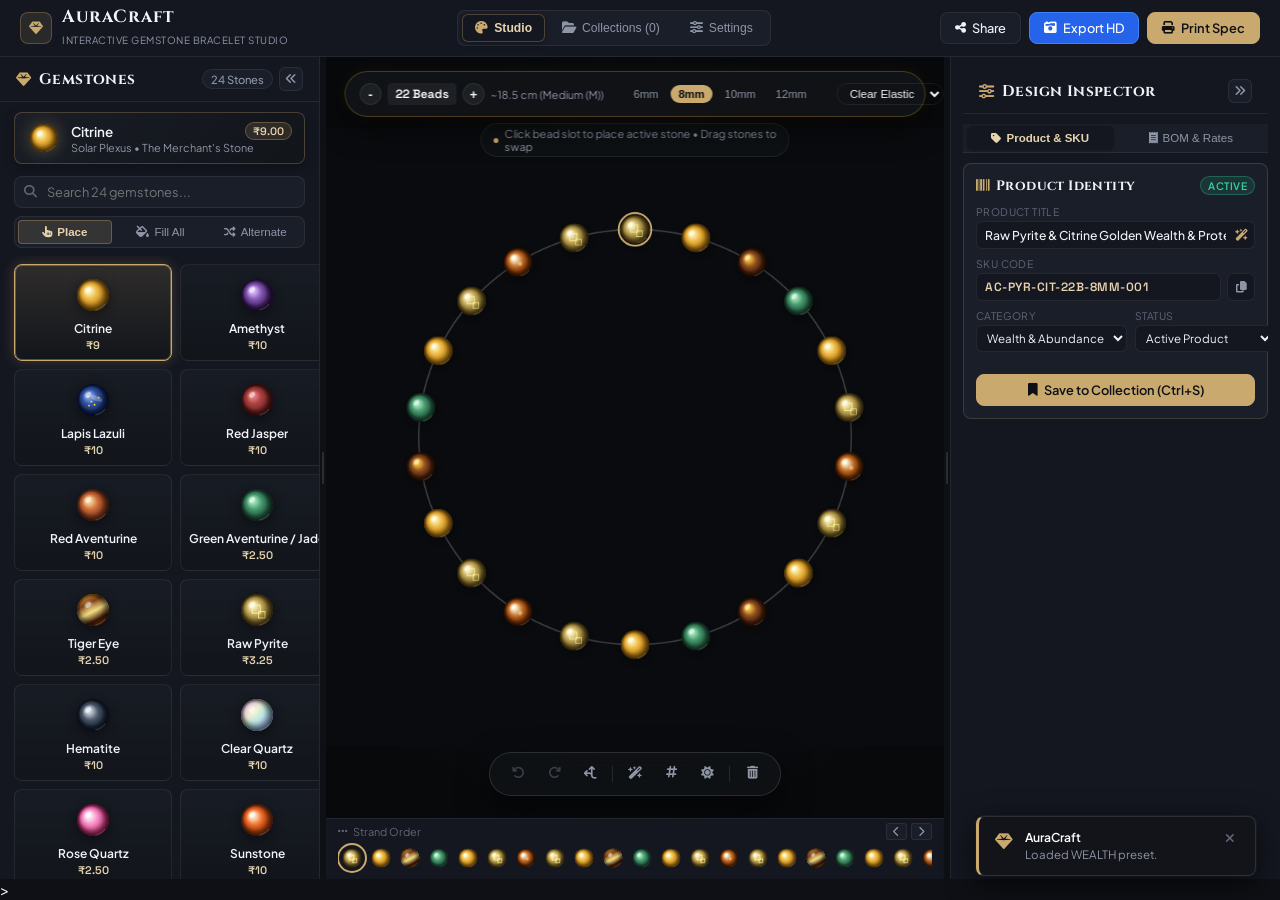
==== index.html @ f0baca7c "Init" ====
<!DOCTYPE html>
<html lang="en">
<head>
  <meta charset="UTF-8">
  <meta name="viewport" content="width=device-width, initial-scale=1.0">
  <title>AuraCraft — Luxury Gemstone Bracelet Studio</title>
  <meta name="description" content="Design custom luxury gemstone bracelets interactively. Select from 24 authentic healing crystals, customize bead count (bits), bead diameter, patterns, and export high-resolution designs with live pricing.">
  <link rel="preconnect" href="https://fonts.googleapis.com">
  <link rel="preconnect" href="https://fonts.gstatic.com" crossorigin>
  <link href="https://fonts.googleapis.com/css2?family=Cinzel:wght@500;600;700;800&family=Plus+Jakarta+Sans:wght@300;400;500;600;700&family=Space+Grotesk:wght@500;600;700&display=swap" rel="stylesheet">
  <link rel="stylesheet" href="https://cdnjs.cloudflare.com/ajax/libs/font-awesome/6.4.0/css/all.min.css">
  <link rel="stylesheet" href="styles.css">
</head>
<body>
  <div class="app-container">
    <!-- Top Luxury Navigation Bar -->
    <header class="studio-header">
      <div class="brand-badge">
        <div class="brand-logo-icon">
          <i class="fa-solid fa-gem"></i>
        </div>
        <div class="brand-text">
          <h1>AuraCraft</h1>
          <span class="tagline">Interactive Gemstone Bracelet Studio</span>
        </div>
      </div>

      <!-- Primary 3-Screen View Navigation -->
      <nav class="view-nav-tabs" id="view-nav-tabs">
        <button class="nav-tab-btn active" data-view="studio" id="nav-btn-studio" title="Interactive 3D Bracelet Studio (1)">
          <i class="fa-solid fa-palette"></i> <span>Studio</span>
        </button>
        <button class="nav-tab-btn" data-view="collections" id="nav-btn-collections" title="Saved Bracelet Collections Gallery (2)">
          <i class="fa-solid fa-folder-open"></i> <span>Collections (<span id="nav-collection-count">0</span>)</span>
        </button>
        <button class="nav-tab-btn" data-view="settings" id="nav-btn-settings" title="Commercial Pricing & Backup Hub (3)">
          <i class="fa-solid fa-sliders"></i> <span>Settings</span>
        </button>
      </nav>



      <!-- Clean Header Quick Actions -->
      <div class="header-actions">
        <button id="btn-open-share-modal" class="action-btn" title="Share Bracelet Recipe URL (Dialog)">
          <i class="fa-solid fa-share-nodes"></i> <span>Share</span>
        </button>
        <button id="btn-export-png" class="action-btn primary" title="Export High-Definition Render (Dialog)">
          <i class="fa-solid fa-camera-retro"></i> <span>Export HD</span>
        </button>
        <button id="btn-header-print-specs" class="action-btn gold" title="Print Manufacturing Specification Sheet (Ctrl+P)">
          <i class="fa-solid fa-print"></i> <span>Print Spec</span>
        </button>
      </div>
    </header>

    <!-- Views Container (Epic 6) -->
    <div class="views-wrapper" id="views-wrapper">

      <!-- ======================================================================
           VIEW 1: STUDIO DESIGNER WORKSPACE (STREAMLINED LUXURY)
           ====================================================================== -->
      <section class="app-view studio-main active" id="view-studio">
      
      <!-- Left Sidebar: Dedicated Gemstone Selection Drawer -->
      <aside class="palette-sidebar" id="palette-sidebar">
        <div class="panel-header">
          <div class="panel-title">
            <i class="fa-solid fa-gem"></i>
            <h2>Gemstones</h2>
          </div>
          <div class="panel-header-controls">
            <span class="badge" id="stone-count-badge">24 Stones</span>
            <button class="panel-collapse-btn" id="btn-collapse-left-sidebar" title="Collapse Gemstone Palette (Alt+[)">
              <i class="fa-solid fa-angles-left"></i>
            </button>
          </div>
        </div>

        <!-- Active Selected Gemstone Live Banner -->
        <div class="active-stone-banner" id="active-stone-banner">
          <div class="active-stone-preview" id="active-stone-preview-bubble">
            <!-- Canvas miniature generated dynamically -->
          </div>
          <div class="active-stone-details">
            <div class="active-stone-title-row">
              <strong id="active-stone-name">Citrine</strong>
              <span class="stone-rate-pill" id="active-stone-price-tag">₹9.00</span>
            </div>
            <div class="active-stone-subtext" id="active-stone-subtitle">Solar Plexus • Abundance</div>
          </div>
        </div>

        <!-- Search & Placement Tool Bar -->
        <div class="palette-filter-bar">
          <div class="search-box">
            <i class="fa-solid fa-magnifying-glass"></i>
            <input type="text" id="stone-search-input" placeholder="Search 24 gemstones..." autocomplete="off">
            <button id="btn-clear-search" class="clear-search-btn" style="display: none;" title="Clear search">
              <i class="fa-solid fa-xmark"></i>
            </button>
          </div>

          <!-- Placement Multi-Tool Selector -->
          <div class="palette-mode-selector">
            <div class="tool-btn-group">
              <button class="tool-mode-btn active" data-mode="place" title="Click bead slot to place stone">
                <i class="fa-solid fa-hand-pointer"></i> <span>Place</span>
              </button>
              <button class="tool-mode-btn" data-mode="fill" title="Fill entire bracelet with active stone">
                <i class="fa-solid fa-fill-drip"></i> <span>Fill All</span>
              </button>
              <button class="tool-mode-btn" data-mode="alternate" title="Apply alternating pattern">
                <i class="fa-solid fa-shuffle"></i> <span>Alternate</span>
              </button>
            </div>
          </div>
        </div>

        <!-- Scrollable Stones Grid (Full Height) -->
        <div class="stones-grid-container clean-grid" id="stones-grid">
          <!-- Populated dynamically via JS -->
        </div>
      </aside>

      <!-- Left Resizer Gutter Handle -->
      <div class="sidebar-resizer left" id="resizer-left" title="Drag to resize Gemstone Palette">
        <div class="resizer-line"></div>
      </div>

      <!-- Center: Interactive Bracelet Canvas Stage -->
      <section class="stage-section clean-stage" id="stage-section">
        
        <!-- Sleek Floating Glassmorphic Stage Island (Bits, Size, Cord & Zen) -->
        <div class="stage-floating-island" id="stage-island">
          <!-- Sidebar Expand Toggles -->
          <button class="stage-island-btn" id="btn-expand-left-sidebar" style="display: none;" title="Expand Gemstones Palette">
            <i class="fa-solid fa-angles-right"></i> <span>Stones</span>
          </button>

          <!-- Bits Stepper -->
          <div class="island-group bits-group" title="Adjust bead count">
            <button class="step-btn" id="btn-decrement-bits" title="Decrease beads count">-</button>
            <span class="island-value-badge" id="bits-count-display">22 Beads</span>
            <input type="range" id="bits-slider" min="14" max="32" value="22" step="1" style="display: none;">
            <button class="step-btn" id="btn-increment-bits" title="Increase beads count">+</button>
            <span class="island-subtext" id="wrist-size-text">~18.5 cm</span>
          </div>

          <div class="island-divider"></div>

          <!-- Bead Diameter Selector -->
          <div class="island-group" id="bead-size-selector">
            <button class="segment-btn" data-size="6">6mm</button>
            <button class="segment-btn active" data-size="8">8mm</button>
            <button class="segment-btn" data-size="10">10mm</button>
            <button class="segment-btn" data-size="12">12mm</button>
          </div>

          <div class="island-divider"></div>

          <!-- Cord Type Dropdown -->
          <div class="island-group">
            <select id="cord-type-select" class="island-select" title="Cord / String Material">
              <option value="elastic" selected>Clear Elastic</option>
              <option value="black-braided">Braided Silk</option>
              <option value="copper-wire">Memory Wire</option>
            </select>
          </div>

          <div class="island-divider"></div>

          <!-- Zen Mode & Right Expand Toggle -->
          <button class="stage-island-btn" id="btn-toggle-zen-mode" title="Toggle Clean Fullscreen Canvas (F)">
            <i class="fa-solid fa-expand"></i> <span id="zen-btn-label">Zen Mode</span>
          </button>
          <button class="stage-island-btn" id="btn-expand-right-sidebar" style="display: none;" title="Expand Design Inspector">
            <span>Inspector</span> <i class="fa-solid fa-angles-left"></i>
          </button>
        </div>

        <!-- Interactive 3D Canvas Viewport -->
        <div class="canvas-viewport clean-viewport" id="canvas-viewport">
          <canvas id="bracelet-canvas" width="800" height="800"></canvas>
          
          <!-- Hover Bead Floating Card Tooltip -->
          <div class="hover-bead-card" id="hover-bead-card" style="display: none;">
            <div class="hover-card-header">
              <div class="hover-card-icon" id="hover-stone-icon"></div>
              <div>
                <strong id="hover-stone-title">Citrine</strong>
                <span class="hover-stone-chakra" id="hover-stone-chakra">Solar Plexus</span>
              </div>
            </div>
            <div class="hover-card-meta">
              <span id="hover-stone-slot">Slot #1</span>
              <strong class="hover-price" id="hover-stone-price">₹10.00</strong>
            </div>
            <p class="hover-stone-desc" id="hover-stone-desc">Stone of Abundance & Manifestation</p>
          </div>

          <!-- Floating Bottom Action Dock -->
          <div class="canvas-floating-dock">
            <button class="dock-btn" id="btn-undo" title="Undo Placement (Ctrl+Z)">
              <i class="fa-solid fa-arrow-rotate-left"></i>
            </button>
            <button class="dock-btn" id="btn-redo" title="Redo Placement (Ctrl+Y)">
              <i class="fa-solid fa-arrow-rotate-right"></i>
            </button>
            <button class="dock-btn" id="btn-symmetry-mirror" title="Mirror Symmetry">
              <i class="fa-solid fa-arrows-split-up-and-left"></i>
            </button>
            <div class="dock-divider"></div>
            <button class="dock-btn" id="btn-randomize" title="Generate Harmonious Blend">
              <i class="fa-solid fa-wand-magic-sparkles"></i>
            </button>
            <button class="dock-btn" id="btn-toggle-labels" title="Toggle Bead Numbers">
              <i class="fa-solid fa-hashtag"></i>
            </button>
            <button class="dock-btn" id="btn-toggle-glow" title="Toggle Gem Refraction Glow">
              <i class="fa-solid fa-sun"></i>
            </button>
            <div class="dock-divider"></div>
            <button class="dock-btn danger" id="btn-clear-all" title="Reset / Clear Bracelet">
              <i class="fa-solid fa-trash-can"></i>
            </button>
          </div>

          <!-- Center Stage Status Text -->
          <div class="center-stage-pill" id="center-stage-pill">
            <span class="pill-dot"></span>
            <span id="stage-status-text">Click bead slot to place active stone • Drag stones to swap</span>
          </div>
        </div>

        <!-- Collapsible Sequence Ribbon Strip -->
        <div class="sequence-ribbon-container compact-ribbon">
          <div class="ribbon-header">
            <div class="ribbon-title">
              <i class="fa-solid fa-ellipsis"></i>
              <span>Strand Order</span>
            </div>
            <div class="ribbon-actions">
              <button id="btn-shift-left" class="mini-btn" title="Shift strand left"><i class="fa-solid fa-chevron-left"></i></button>
              <button id="btn-shift-right" class="mini-btn" title="Shift strand right"><i class="fa-solid fa-chevron-right"></i></button>
            </div>
          </div>
          <div class="sequence-ribbon" id="sequence-ribbon">
            <!-- Populated dynamically with bead mini-thumbnails -->
          </div>
        </div>
      </section>

      <!-- Right Resizer Gutter Handle -->
      <div class="sidebar-resizer right" id="resizer-right" title="Drag to resize Design Inspector">
        <div class="resizer-line"></div>
      </div>

      <!-- Right Sidebar: Clean Design & Commercial Inspector -->
      <aside class="details-sidebar clean-details" id="details-sidebar">
        <div class="panel-header">
          <div class="panel-title">
            <i class="fa-solid fa-sliders"></i>
            <h2>Design Inspector</h2>
          </div>
          <div class="panel-header-controls">
            <button class="panel-collapse-btn" id="btn-collapse-right-sidebar" title="Collapse Details Sidebar (Alt+])">
              <i class="fa-solid fa-angles-right"></i>
            </button>
          </div>
        </div>

        <!-- Sidebar Subtabs (Combined into 2 Clean Tabs) -->
        <div class="sidebar-subtabs" id="details-subtabs">
          <button class="subtab-btn active" data-subtab="details-metadata" id="subtab-btn-metadata">
            <i class="fa-solid fa-tag"></i> Product & SKU
          </button>
          <button class="subtab-btn" data-subtab="details-bom" id="subtab-btn-bom">
            <i class="fa-solid fa-receipt"></i> BOM & Rates
          </button>
        </div>

        <!-- Subtab Pane 1: Product & SKU Metadata -->
        <div class="subtab-pane active" id="pane-details-metadata">
          
          <!-- Card 1: Product Identity -->
          <div class="panel-box product-meta-card" id="sidebar-product-card">
            <div class="panel-box-header">
              <i class="fa-solid fa-barcode"></i>
              <h3>Product Identity</h3>
              <span class="status-badge active" id="product-status-badge">Active</span>
            </div>
            <div class="product-meta-body">
              <!-- Product Title -->
              <div class="meta-field">
                <label>Product Title</label>
                <div class="title-input-wrapper">
                  <input type="text" id="product-title-input" value="Solar Abundance & Manifestation Bracelet" placeholder="Enter title...">
                  <button class="title-wand-btn" id="btn-auto-title" title="Auto-generate title based on stones">
                    <i class="fa-solid fa-wand-magic-sparkles"></i>
                  </button>
                </div>
              </div>

              <!-- SKU Code -->
              <div class="meta-field">
                <label>SKU Code</label>
                <div class="sku-badge-row">
                  <div class="sku-badge" id="product-sku-badge">AC-CIT-AME-22B-8MM-001</div>
                  <button class="copy-sku-btn" id="btn-copy-sku" title="Copy SKU to clipboard">
                    <i class="fa-solid fa-copy"></i>
                  </button>
                </div>
              </div>

              <!-- Category & Lifecycle Status -->
              <div class="meta-inline-grid">
                <div class="meta-field">
                  <label>Category</label>
                  <select id="product-category-select">
                    <option value="wealth" selected>Wealth & Abundance</option>
                    <option value="protection">Protection & Shield</option>
                    <option value="love">Heart & Love</option>
                    <option value="chakra">7-Chakra Balance</option>
                    <option value="clarity">Mind Clarity</option>
                    <option value="royal">Royal Luxury</option>
                    <option value="custom">Custom Bespoke</option>
                  </select>
                </div>
                <div class="meta-field">
                  <label>Status</label>
                  <select id="product-status-select">
                    <option value="active" selected>Active Product</option>
                    <option value="draft">Draft Design</option>
                    <option value="sample">Showroom Sample</option>
                    <option value="archived">Archived</option>
                  </select>
                </div>
              </div>

              <!-- Primary Gold Save Button -->
              <button class="action-btn gold full-width" id="btn-save-to-collection" style="margin-top: 14px; width: 100%; justify-content: center;">
                <i class="fa-solid fa-bookmark"></i> <span>Save to Collection (Ctrl+S)</span>
              </button>
            </div>
          </div>
        </div>

        <!-- Subtab Pane 2: Combined BOM & Cost Waterfall Breakdown -->
        <div class="subtab-pane" id="pane-details-bom" style="display: none;">
          
          <!-- Box 1: Bill of Materials -->
          <div class="panel-box" style="margin-bottom: 12px;">
            <div class="panel-box-header">
              <i class="fa-solid fa-list-check"></i>
              <h3>Bill of Materials</h3>
              <span class="mini-count" id="bom-total-bits">22 Beads</span>
            </div>
            <div class="bom-list" id="bom-list">
              <!-- Populated via JS -->
            </div>
            <div class="bom-footer">
              <div class="bom-specs">
                <span>Cord: <strong id="bom-cord-text">Clear Elastic</strong></span>
                <span>Fit: <strong id="bom-size-text">8mm (~18.5 cm)</strong></span>
              </div>
              <button class="action-btn full-width" id="btn-sidebar-copy-recipe" style="margin-top: 8px; width: 100%; justify-content: center;">
                <i class="fa-solid fa-copy"></i> Copy Recipe Data
              </button>
            </div>
          </div>

          <!-- Box 2: 5-Tier Cost Waterfall Breakdown -->
          <div class="panel-box waterfall-sidebar-box">
            <div class="panel-box-header">
              <i class="fa-solid fa-calculator"></i>
              <h3>Cost Waterfall Breakdown</h3>
              <span class="badge gold" id="sidebar-waterfall-price">₹742.00</span>
            </div>

            <div class="sidebar-waterfall-scroll">
              <!-- Tier 1: Raw Gems -->
              <div class="tier-card sidebar-tier">
                <div class="tier-card-header">
                  <div class="tier-name"><span class="tier-step">1</span> <strong>Raw Gemstones</strong></div>
                  <span class="tier-amount" id="sidebar-tier-gems-total">₹220.00</span>
                </div>
                <table class="tier-item-table compact">
                  <thead><tr><th>Stone</th><th>Rate</th><th>Qty</th><th>Subtotal</th></tr></thead>
                  <tbody id="sidebar-tier-gems-tbody"></tbody>
                </table>
              </div>

              <!-- Tier 2: Packaging -->
              <div class="tier-card sidebar-tier">
                <div class="tier-card-header">
                  <div class="tier-name"><span class="tier-step">2</span> <strong>Packaging & Presentation</strong></div>
                  <span class="tier-amount" id="sidebar-tier-pkg-total">₹50.00</span>
                </div>
                <table class="tier-item-table compact">
                  <tbody>
                    <tr><td>Authenticity Certificate</td><td id="sidebar-pkg-cert-val">₹5.00</td></tr>
                    <tr><td>Eco Jute / Satin Gift Bag</td><td id="sidebar-pkg-bag-val">₹15.00</td></tr>
                    <tr><td>Cord & Tension Crimp</td><td id="sidebar-pkg-cord-val">₹10.00</td></tr>
                    <tr><td>Velvet Lined Printed Box</td><td id="sidebar-pkg-box-val">₹20.00</td></tr>
                  </tbody>
                </table>
              </div>

              <!-- Tier 3: Logistics -->
              <div class="tier-card sidebar-tier">
                <div class="tier-card-header">
                  <div class="tier-name"><span class="tier-step">3</span> <strong>Logistics & Delivery</strong></div>
                  <span class="tier-amount" id="sidebar-tier-log-total">₹57.00</span>
                </div>
                <table class="tier-item-table compact">
                  <tbody>
                    <tr><td>Insured Express Shipment</td><td id="sidebar-log-ship-val">₹45.00</td></tr>
                    <tr><td>Security Hologram / Sticker</td><td id="sidebar-log-stick-val">₹2.00</td></tr>
                    <tr><td>Waterproof Courier Bag</td><td id="sidebar-log-bag-val">₹10.00</td></tr>
                  </tbody>
                </table>
              </div>

              <!-- Tier 4: Overheads -->
              <div class="tier-card sidebar-tier">
                <div class="tier-card-header">
                  <div class="tier-name"><span class="tier-step">4</span> <strong>Operating Overheads & Reserves</strong></div>
                  <span class="tier-amount" id="sidebar-tier-ovh-total">₹174.90</span>
                </div>
                <table class="tier-item-table compact">
                  <tbody>
                    <tr><td>Return & Transit Damage Reserve</td><td id="sidebar-ovh-dam-val">₹50.00</td></tr>
                    <tr><td>Marketing & Platform Operations</td><td id="sidebar-ovh-mkt-val">₹50.00</td></tr>
                    <tr><td>Dynamic 10% Promo Allowance</td><td id="sidebar-ovh-disc-val" class="text-gold">₹74.90</td></tr>
                  </tbody>
                </table>
              </div>

              <!-- Tier 5: Target Profit Margin -->
              <div class="tier-card sidebar-tier highlight">
                <div class="tier-card-header">
                  <div class="tier-name"><span class="tier-step">5</span> <strong>Profit Margin & Retail Anchor</strong></div>
                  <span class="tier-amount text-green" id="sidebar-tier-profit-val">₹200.00</span>
                </div>
                <table class="tier-item-table compact">
                  <tbody>
                    <tr><td>Target Profit Margin</td><td id="sidebar-profit-row" class="text-green">₹200.00</td></tr>
                    <tr><td>Final Selling Price</td><td id="sidebar-final-selling-row" class="text-gold">₹742.00</td></tr>
                    <tr><td>Recommended Retail MRP</td><td id="sidebar-final-mrp-row">₹749.00</td></tr>
                  </tbody>
                </table>
              </div>
            </div>
          </div>
        </div>
      </aside>
    </section> <!-- /view-studio -->

    <!-- ======================================================================
         VIEW 2: SAVED COLLECTIONS GALLERY (Screen 2)
         ====================================================================== -->
    <section class="app-view" id="view-collections" style="display: none;">
      <div class="view-page-container">
        <div class="view-page-header">
          <div class="view-header-title">
            <i class="fa-solid fa-folder-open"></i>
            <div>
              <h2>Saved Bracelet Collections Gallery</h2>
              <p>Your local portfolio of bespoke creations, sample editions, and custom orders</p>
            </div>
          </div>
          <div class="view-header-actions">
            <button class="action-btn" id="btn-full-col-save-current">
              <i class="fa-solid fa-bookmark"></i> <span>Save Current Design</span>
            </button>
            <button class="action-btn primary" id="btn-full-col-new-design">
              <i class="fa-solid fa-plus"></i> <span>Return to Studio</span>
            </button>
          </div>
        </div>

        <!-- Gallery Toolbar -->
        <div class="collection-toolbar fullpage">
          <div class="collection-search-box">
            <i class="fa-solid fa-magnifying-glass"></i>
            <input type="text" id="full-col-search-input" placeholder="Search by title, SKU code, or stone names (e.g. AC-CIT, Ruby, Solar)...">
            <button id="btn-full-col-clear-search" class="clear-search-btn" style="display: none;"><i class="fa-solid fa-xmark"></i></button>
          </div>
          <div class="collection-filter-row">
            <div class="collection-cat-pills" id="full-col-cat-pills">
              <button class="col-pill active" data-cat="all">All Designs</button>
              <button class="col-pill" data-cat="wealth">Wealth</button>
              <button class="col-pill" data-cat="protection">Protection</button>
              <button class="col-pill" data-cat="love">Love</button>
              <button class="col-pill" data-cat="chakra">Chakras</button>
              <button class="col-pill" data-cat="clarity">Clarity</button>
              <button class="col-pill" data-cat="royal">Royal</button>
              <button class="col-pill" data-cat="custom">Custom</button>
            </div>
            <select class="collection-status-filter" id="full-col-status-filter">
              <option value="all">All Statuses</option>
              <option value="active">Active Products</option>
              <option value="draft">Drafts</option>
              <option value="sample">Samples</option>
              <option value="archived">Archived</option>
            </select>
          </div>
        </div>

        <!-- Fullscreen Collections Grid -->
        <div class="collection-grid fullpage-grid" id="full-col-grid">
          <!-- Populated dynamically via JS -->
        </div>
      </div>
    </section>

    <!-- ======================================================================
         VIEW 3: SETTINGS & COST CONFIGURATOR (Screen 3)
         ====================================================================== -->
    <section class="app-view" id="view-settings" style="display: none;">
      <div class="view-page-container">
        <!-- Settings Header with Subtabs and Actions integrated in one clean row -->
        <div class="view-page-header settings-main-header">
          <div class="view-header-title">
            <i class="fa-solid fa-sliders"></i>
            <div>
              <h2>Settings & Atelier Configurator</h2>
              <p>Dynamic commercial pricing engine, cost parameters, and collection backup / restore</p>
            </div>
          </div>
          <div class="view-header-actions">
            <div class="settings-subtabs" id="settings-subtabs">
              <button class="settings-subtab-btn active" data-tab="pricing" id="btn-settings-tab-pricing">
                <i class="fa-solid fa-calculator"></i> <span>Pricing & Costs</span>
              </button>
              <button class="settings-subtab-btn" data-tab="backup" id="btn-settings-tab-backup">
                <i class="fa-solid fa-database"></i> <span>Backup & Restore</span>
              </button>
            </div>
            <button class="action-btn" id="btn-pricing-reset-defaults" title="Reset factory CSV rates">
              <i class="fa-solid fa-rotate-left"></i> <span>Reset CSV</span>
            </button>
            <button class="action-btn primary" id="btn-pricing-save-config">
              <i class="fa-solid fa-floppy-disk"></i> <span>Save Config</span>
            </button>
            <button class="action-btn gold" id="btn-settings-return-studio">
              <i class="fa-solid fa-palette"></i> <span>Studio</span>
            </button>
          </div>
        </div>

        <!-- Pane 1: Pricing & Cost Configurator -->
        <div class="settings-pane" id="pane-settings-pricing">
          <!-- 2-Column Balanced Settings Grid -->
          <div class="pricing-fullpage-grid">
            <!-- Left Column: Factory Cost Parameters -->
            <div class="pricing-col">
              <div class="pricing-card-pane">
                <div class="pane-heading">
                  <i class="fa-solid fa-sliders"></i>
                  <h3>1. Commercial Cost Parameters & Formulas</h3>
                </div>

                <div class="config-sections-grid">
                  <!-- Packaging Group -->
                  <div class="config-box">
                    <h4><i class="fa-solid fa-box-open"></i> Packaging Materials (₹)</h4>
                    <div class="config-inputs-grid">
                      <div class="input-group"><label>Certificate:</label><input type="number" step="0.5" id="full-cfg-pkg-cert" value="5.00"></div>
                      <div class="input-group"><label>Gift Bag:</label><input type="number" step="0.5" id="full-cfg-pkg-bag" value="15.00"></div>
                      <div class="input-group"><label>Cord / Elastic:</label><input type="number" step="0.5" id="full-cfg-pkg-elastic" value="10.00"></div>
                      <div class="input-group"><label>Printed Box:</label><input type="number" step="0.5" id="full-cfg-pkg-box" value="20.00"></div>
                    </div>
                  </div>

                  <!-- Logistics Group -->
                  <div class="config-box">
                    <h4><i class="fa-solid fa-truck-fast"></i> Logistics & Delivery (₹)</h4>
                    <div class="config-inputs-grid">
                      <div class="input-group"><label>Shipment:</label><input type="number" step="0.5" id="full-cfg-log-ship" value="45.00"></div>
                      <div class="input-group"><label>Security Sticker:</label><input type="number" step="0.5" id="full-cfg-log-sticker" value="2.00"></div>
                      <div class="input-group"><label>Shipment Bag:</label><input type="number" step="0.5" id="full-cfg-log-bag" value="10.00"></div>
                    </div>
                  </div>

                  <!-- Overheads & Dynamic Discount -->
                  <div class="config-box">
                    <h4><i class="fa-solid fa-percent"></i> Overheads & Promo Reserve</h4>
                    <div class="config-inputs-grid">
                      <div class="input-group"><label>Damage/Return (₹):</label><input type="number" step="1" id="full-cfg-ovh-damage" value="50.00"></div>
                      <div class="input-group"><label>Marketing Base (₹):</label><input type="number" step="1" id="full-cfg-ovh-marketing" value="50.00"></div>
                      <div class="input-group full-width"><label>Discount Allowance Rate (% of MRP):</label><input type="number" step="0.01" min="0" max="0.9" id="full-cfg-ovh-discount-pct" value="0.10"></div>
                    </div>
                  </div>

                  <!-- Profit Margin -->
                  <div class="config-box">
                    <h4><i class="fa-solid fa-coins"></i> Margin & Anchor Rule</h4>
                    <div class="config-inputs-grid">
                      <div class="input-group"><label>Target Profit (₹):</label><input type="number" step="5" id="full-cfg-margin-profit" value="200.00"></div>
                      <div class="input-group"><label>MRP Rounding Mode:</label><select id="full-cfg-margin-anchor"><option value="49_99" selected>Anchor xx49 / xx99</option><option value="99_only">Anchor xx99 only</option><option value="round_10">Nearest 10</option><option value="exact">Exact (No round)</option></select></div>
                    </div>
                  </div>
                </div>
              </div>
            </div>

            <!-- Right Column: Enhanced Stone Unit Rates Custom Overrides Matrix -->
            <div class="pricing-col">
              <div class="pricing-card-pane">
                <div class="pane-heading" style="justify-content: space-between; flex-wrap: wrap; gap: 8px;">
                  <div style="display: flex; align-items: center; gap: 8px;">
                    <i class="fa-solid fa-gem"></i>
                    <h3>2. Stone Unit Rates Custom Overrides (₹ / Bead)</h3>
                  </div>
                  <button class="mini-btn gold" id="btn-reset-all-stone-rates" title="Reset all stone rate overrides back to CSV base rates">
                    <i class="fa-solid fa-rotate-left"></i> Reset All Rates
                  </button>
                </div>

                <!-- Stone Rates Search Toolbar -->
                <div class="rates-filter-toolbar">
                  <div class="rates-search-box" style="width: 100%;">
                    <i class="fa-solid fa-magnifying-glass"></i>
                    <input type="text" id="full-stone-rates-search" placeholder="Search 24 gemstones by name or chakra...">
                  </div>
                </div>

                <!-- 24 Stone Unit Rates Scroll Grid -->
                <div class="enhanced-stone-rates-grid" id="full-stone-rates-grid">
                  <!-- Populated dynamically via JS with stone previews, base rates, inputs & reset buttons -->
                </div>
              </div>
            </div>
          </div>
        </div>

        <!-- Pane 2: Backup & Restore Hub -->
        <div class="settings-pane" id="pane-settings-backup" style="display: none;">
          <div class="share-backup-hub-grid">
            <!-- Left Column: JSON Backup Export -->
            <div class="hub-card">
              <div class="hub-card-header">
                <i class="fa-solid fa-cloud-arrow-down"></i>
                <h3>1. Collection Backup Export</h3>
              </div>
              <div class="hub-card-body">
                <p class="hub-desc">Download complete JSON snapshots of your design portfolio, pricing rules, and stone rates. Safe, offline, and portable.</p>
                <div class="backup-export-cards-grid" style="margin-bottom: 16px;">
                  <div class="backup-option-card">
                    <i class="fa-solid fa-database backup-card-icon"></i>
                    <div class="backup-card-info">
                      <h4>Full Collection Backup</h4>
                      <p>Download complete JSON containing all saved designs, custom pricing configuration, and stone rates.</p>
                    </div>
                    <button class="action-btn gold" id="btn-full-export-all-json"><i class="fa-solid fa-download"></i> Download Full Backup</button>
                  </div>
                  <div class="backup-option-card">
                    <i class="fa-solid fa-file-code backup-card-icon"></i>
                    <div class="backup-card-info">
                      <h4>Active Design Recipe</h4>
                      <p>Export currently active bracelet as a standalone single product JSON file.</p>
                    </div>
                    <button class="action-btn" id="btn-full-export-single-json"><i class="fa-solid fa-file-export"></i> Export Active Design</button>
                  </div>
                </div>
              </div>
            </div>

            <!-- Right Column: JSON Restore Engine -->
            <div class="hub-card">
              <div class="hub-card-header">
                <i class="fa-solid fa-cloud-arrow-up"></i>
                <h3>2. JSON Restore Engine</h3>
              </div>
              <div class="hub-card-body">
                <!-- Restore Dropzone -->
                <div class="import-dropzone" id="full-import-dropzone">
                  <i class="fa-solid fa-cloud-arrow-up dropzone-icon"></i>
                  <h4>Drag & Drop AuraCraft Backup JSON File</h4>
                  <p>or click to browse file from your computer</p>
                  <input type="file" id="full-backup-file-input" accept=".json,application/json" style="display: none;">
                  <button class="action-btn" id="btn-full-browse-backup" type="button" style="margin-top: 8px;"><i class="fa-solid fa-folder-open"></i> Choose JSON File</button>
                </div>

                <!-- Staged Restore Options -->
                <div id="full-import-staged-area" style="display: none; margin-top: 14px;">
                  <div class="import-file-badge">
                    <i class="fa-solid fa-file-lines"></i>
                    <span id="full-import-filename">backup.json</span>
                    <span class="badge" id="full-import-item-count">0 Products Found</span>
                  </div>
                  <div class="import-modes-grid" style="margin-top: 8px;">
                    <label class="import-mode-label">
                      <input type="radio" name="full-import-mode" value="merge" checked>
                      <div>
                        <strong>Merge & Deduplicate (Recommended)</strong>
                        <small>Adds new designs and updates existing items.</small>
                      </div>
                    </label>
                    <label class="import-mode-label">
                      <input type="radio" name="full-import-mode" value="replace">
                      <div>
                        <strong>Replace Entire Collection</strong>
                        <small>Clears local collection and replaces with backup.</small>
                      </div>
                    </label>
                  </div>
                  <button class="action-btn primary full-width" id="btn-full-execute-restore" style="margin-top: 10px; width: 100%; justify-content: center;">
                    <i class="fa-solid fa-check"></i> Execute Restore Now
                  </button>
                </div>
              </div>
            </div>
          </div>
        </div>

      </div>
    </section>>
            </div>
          </div>
        </div>
      </div>
    </section>

  </div> <!-- /views-wrapper -->

    <!-- Modal: Dynamic Multi-Tier Pricing Inspector & Configurator (Epic 1) -->
    <div class="modal-backdrop" id="pricing-modal" style="display: none;">
      <div class="modal-card wide">
        <div class="modal-header">
          <div class="modal-title">
            <i class="fa-solid fa-calculator"></i>
            <h3>Dynamic Pricing Inspector & Cost Configurator</h3>
          </div>
          <div class="modal-tab-header">
            <button class="modal-tab-btn active" id="tab-btn-pricing-breakdown" data-tab="breakdown">
              <i class="fa-solid fa-list-ol"></i> Cost Breakdown
            </button>
            <button class="modal-tab-btn" id="tab-btn-pricing-config" data-tab="config">
              <i class="fa-solid fa-sliders"></i> Edit Cost Parameters
            </button>
          </div>
          <button class="close-modal-btn" id="btn-close-pricing-modal"><i class="fa-solid fa-xmark"></i></button>
        </div>

        <div class="modal-body">
          <!-- Tab 1: Cost Breakdown Waterfall -->
          <div class="tab-pane active" id="pricing-pane-breakdown">
            <!-- Top Summary Banner -->
            <div class="pricing-summary-banner">
              <div class="sum-box highlight">
                <span class="sum-label">Final Selling Price</span>
                <strong class="sum-val" id="modal-selling-price">₹742.00</strong>
                <span class="sum-sub" id="modal-selling-sub">Landed Cost + Profit Margin</span>
              </div>
              <div class="sum-box">
                <span class="sum-label">Recommended MRP</span>
                <strong class="sum-val" id="modal-mrp-price">₹749.00</strong>
                <span class="sum-sub" id="modal-mrp-sub">Anchor (Save ₹75 on 10% promo)</span>
              </div>
              <div class="sum-box">
                <span class="sum-label">Target Profit</span>
                <strong class="sum-val text-green" id="modal-profit-val">₹200.00</strong>
                <span class="sum-sub">Net Margin</span>
              </div>
            </div>

            <!-- Cost Tiers Waterfall Accordion / Table -->
            <div class="pricing-tiers-grid">
              <!-- Tier 1: Raw Gems -->
              <div class="tier-card">
                <div class="tier-card-header">
                  <div class="tier-name">
                    <span class="tier-step">1</span>
                    <strong>Raw Gemstones Cost</strong>
                  </div>
                  <span class="tier-amount" id="tier-gems-total">₹220.00</span>
                </div>
                <div class="tier-table-wrapper">
                  <table class="tier-item-table">
                    <thead>
                      <tr><th>Stone</th><th>Rate</th><th>Qty</th><th>Subtotal</th></tr>
                    </thead>
                    <tbody id="tier-gems-tbody">
                      <!-- Populated dynamically -->
                    </tbody>
                  </table>
                </div>
              </div>

              <!-- Tier 2: Packaging & Materials -->
              <div class="tier-card">
                <div class="tier-card-header">
                  <div class="tier-name">
                    <span class="tier-step">2</span>
                    <strong>Packaging & Materials</strong>
                  </div>
                  <span class="tier-amount" id="tier-pkg-total">₹50.00</span>
                </div>
                <div class="tier-rows-list" id="tier-pkg-list">
                  <div class="tier-row"><span>Certificate of Authenticity</span><strong id="val-pkg-cert">₹5.00</strong></div>
                  <div class="tier-row"><span>Gift / Jute Bag</span><strong id="val-pkg-bag">₹15.00</strong></div>
                  <div class="tier-row"><span>High-Tensile Cord / Elastic</span><strong id="val-pkg-string">₹10.00</strong></div>
                  <div class="tier-row"><span>Branded Rigid Box with Printing</span><strong id="val-pkg-box">₹20.00</strong></div>
                </div>
              </div>

              <!-- Tier 3: Logistics & Shipment -->
              <div class="tier-card">
                <div class="tier-card-header">
                  <div class="tier-name">
                    <span class="tier-step">3</span>
                    <strong>Logistics & Courier Delivery</strong>
                  </div>
                  <span class="tier-amount" id="tier-ship-total">₹57.00</span>
                </div>
                <div class="tier-rows-list">
                  <div class="tier-row"><span>Courier Shipment Cost</span><strong id="val-ship-rate">₹45.00</strong></div>
                  <div class="tier-row"><span>Security Label / Sticker</span><strong id="val-ship-sticker">₹2.00</strong></div>
                  <div class="tier-row"><span>Tamper-Proof Courier Bag</span><strong id="val-ship-bag">₹10.00</strong></div>
                </div>
              </div>

              <!-- Tier 4: Operating Overheads & Margin -->
              <div class="tier-card">
                <div class="tier-card-header">
                  <div class="tier-name">
                    <span class="tier-step">4</span>
                    <strong>Operating Overheads & Margin</strong>
                  </div>
                  <span class="tier-amount" id="tier-ovh-total">₹374.90</span>
                </div>
                <div class="tier-rows-list">
                  <div class="tier-row"><span>Return & Damage Reserve</span><strong id="val-ovh-damage">₹50.00</strong></div>
                  <div class="tier-row"><span>Customer Acquisition / Marketing</span><strong id="val-ovh-marketing">₹50.00</strong></div>
                  <div class="tier-row"><span>Dynamic 10% Discount Reserve (10% of MRP)</span><strong class="text-gold" id="val-ovh-discount">₹74.90</strong></div>
                  <div class="tier-row highlight"><span>Target Profit Margin</span><strong class="text-green" id="val-ovh-profit">₹200.00</strong></div>
                </div>
              </div>
            </div>
          </div>

          <!-- Tab 2: Edit Cost Parameters (100% Configurable Settings) -->
          <div class="tab-pane" id="pricing-pane-config" style="display: none;">
            <div class="config-instructions">
              <i class="fa-solid fa-circle-info"></i>
              <span>All cost values below are fully customizable and automatically saved in your local browser storage.</span>
            </div>

            <div class="config-sections-grid">
              <!-- Section A: Packaging Costs -->
              <div class="config-box">
                <h4><i class="fa-solid fa-box-open"></i> Packaging & Materials (₹)</h4>
                <div class="config-inputs-grid">
                  <div class="input-group">
                    <label>Certificate</label>
                    <input type="number" step="0.5" id="cfg-pkg-cert" value="5">
                  </div>
                  <div class="input-group">
                    <label>Jute / Gift Bag</label>
                    <input type="number" step="0.5" id="cfg-pkg-bag" value="15">
                  </div>
                  <div class="input-group">
                    <label>Cord / Elastic</label>
                    <input type="number" step="0.5" id="cfg-pkg-string" value="10">
                  </div>
                  <div class="input-group">
                    <label>Box with Printing</label>
                    <input type="number" step="0.5" id="cfg-pkg-box" value="20">
                  </div>
                </div>
              </div>

              <!-- Section B: Logistics Costs -->
              <div class="config-box">
                <h4><i class="fa-solid fa-truck-fast"></i> Logistics & Delivery (₹)</h4>
                <div class="config-inputs-grid">
                  <div class="input-group">
                    <label>Courier Shipment</label>
                    <input type="number" step="1" id="cfg-ship-rate" value="45">
                  </div>
                  <div class="input-group">
                    <label>Security Sticker</label>
                    <input type="number" step="0.5" id="cfg-ship-sticker" value="2">
                  </div>
                  <div class="input-group">
                    <label>Shipment Bag</label>
                    <input type="number" step="0.5" id="cfg-ship-bag" value="10">
                  </div>
                </div>
              </div>

              <!-- Section C: Overheads & Margins -->
              <div class="config-box">
                <h4><i class="fa-solid fa-chart-line"></i> Overheads & Profit Margins</h4>
                <div class="config-inputs-grid">
                  <div class="input-group">
                    <label>Return/Damage (₹)</label>
                    <input type="number" step="5" id="cfg-ovh-damage" value="50">
                  </div>
                  <div class="input-group">
                    <label>Marketing Base (₹)</label>
                    <input type="number" step="5" id="cfg-ovh-marketing" value="50">
                  </div>
                  <div class="input-group">
                    <label>Discount Rate (% of MRP)</label>
                    <input type="number" min="0" max="50" step="1" id="cfg-ovh-discount-pct" value="10">
                  </div>
                  <div class="input-group">
                    <label>Target Profit (₹)</label>
                    <input type="number" step="10" id="cfg-target-profit" value="200">
                  </div>
                  <div class="input-group full-width">
                    <label>MRP Anchor Rounding</label>
                    <select id="cfg-mrp-anchor">
                      <option value="49_99" selected>Nearest ending in 49 or 99 (e.g. ₹749, ₹799)</option>
                      <option value="nearest_50">Nearest 50 (e.g. ₹750, ₹800)</option>
                      <option value="nearest_10">Nearest 10 (e.g. ₹740, ₹750)</option>
                      <option value="exact">Exact (No rounding)</option>
                    </select>
                  </div>
                </div>
              </div>

              <!-- Section D: Stone Unit Rates Overrides -->
              <div class="config-box full-width">
                <h4><i class="fa-solid fa-gem"></i> Stone Unit Rates (₹ per Bead)</h4>
                <div class="stone-rates-scroll-grid" id="config-stone-rates-grid">
                  <!-- Populated dynamically with all 24 stones -->
                </div>
              </div>
            </div>
          </div>
        </div>

        <div class="modal-footer">
          <button class="action-btn danger" id="btn-reset-pricing-defaults">
            <i class="fa-solid fa-rotate-left"></i> Reset to CSV Defaults
          </button>
          <button class="action-btn" id="btn-cancel-pricing-modal">Close</button>
          <button class="action-btn primary" id="btn-save-pricing-config">
            <i class="fa-solid fa-floppy-disk"></i> Save & Apply Config
          </button>
        </div>
      </div>
    </div>

    <!-- Modal: HD Export Preview & Download -->
    <div class="modal-backdrop" id="export-modal" style="display: none;">
      <div class="modal-card">
        <div class="modal-header">
          <div class="modal-title">
            <i class="fa-solid fa-camera"></i>
            <h3>High-Definition Studio Render</h3>
          </div>
          <button class="close-modal-btn" id="btn-close-export-modal"><i class="fa-solid fa-xmark"></i></button>
        </div>
        <div class="modal-body">
          <div class="export-preview-box">
            <img id="export-preview-img" src="" alt="Custom Gemstone Bracelet Design">
          </div>
          <div class="export-options">
            <label>Select Background Style:</label>
            <div class="segmented-control" id="export-bg-options">
              <button class="segment-btn active" data-bg="dark">Velvet Dark Studio</button>
              <button class="segment-btn" data-bg="light">Luxury Marble Light</button>
              <button class="segment-btn" data-bg="transparent">Transparent PNG</button>
            </div>
          </div>
        </div>
        <div class="modal-footer">
          <button class="action-btn" id="btn-cancel-export">Cancel</button>
          <button class="action-btn primary" id="btn-download-image">
            <i class="fa-solid fa-download"></i> Download High-Res PNG (1600x1600)
          </button>
        </div>
      </div>
    </div>

    <!-- Modal: Order Summary / Specs Sheet -->
    <div class="modal-backdrop" id="summary-modal" style="display: none;">
      <div class="modal-card wide">
        <div class="modal-header">
          <div class="modal-title">
            <i class="fa-solid fa-receipt"></i>
            <h3>Custom Bracelet Specification Sheet</h3>
          </div>
          <button class="close-modal-btn" id="btn-close-summary-modal"><i class="fa-solid fa-xmark"></i></button>
        </div>
        <div class="modal-body">
          <div class="summary-grid">
            <div class="summary-left">
              <div class="summary-preview-thumb">
                <canvas id="summary-mini-canvas" width="300" height="300"></canvas>
              </div>
              <div class="summary-highlight-card">
                <h4>Energy Signature</h4>
                <p id="summary-energy-summary">Harmonized blend of Fire and Earth stones promoting solar confidence, spiritual protection, and abundance.</p>
              </div>
            </div>
            <div class="summary-right">
              <h4>Stone Composition & Quantities</h4>
              <div class="summary-table-wrapper">
                <table class="specs-table" id="specs-table">
                  <thead>
                    <tr>
                      <th>Stone</th>
                      <th>Chakra</th>
                      <th>Unit Rate</th>
                      <th>Count</th>
                      <th>Total</th>
                    </tr>
                  </thead>
                  <tbody id="specs-table-body">
                    <!-- Populated dynamically -->
                  </tbody>
                </table>
              </div>
              <div class="summary-specs-list">
                <div class="spec-row">
                  <span>Product Title:</span>
                  <strong id="modal-product-title">Solar Abundance & Manifestation Bracelet</strong>
                </div>
                <div class="spec-row">
                  <span>Product SKU:</span>
                  <strong class="text-gold" id="modal-product-sku">AC-CIT-AME-22B-8MM-001</strong>
                </div>
                <div class="spec-row">
                  <span>Total Beads (Bits):</span>
                  <strong id="modal-total-bits">22 Beads</strong>
                </div>
                <div class="spec-row">
                  <span>Bead Diameter:</span>
                  <strong id="modal-bead-size">8 mm</strong>
                </div>
                <div class="spec-row">
                  <span>Cord Material:</span>
                  <strong id="modal-cord-type">Elastic Stretch Thread</strong>
                </div>
                <div class="spec-row">
                  <span>Selling Price:</span>
                  <strong class="text-gold" id="modal-summary-selling-price">₹742.00</strong>
                </div>
                <div class="spec-row">
                  <span>Recommended MRP:</span>
                  <strong id="modal-summary-mrp">₹749.00</strong>
                </div>
              </div>
            </div>
          </div>
        </div>
        <div class="modal-footer">
          <button class="action-btn" id="btn-copy-recipe"><i class="fa-solid fa-copy"></i> Copy Recipe Data</button>
          <button class="action-btn gold" id="btn-print-specs"><i class="fa-solid fa-print"></i> Print / Save</button>
          <button class="action-btn primary" id="btn-finish-modal">Done</button>
        </div>
      </div>
    </div>

    <!-- My Collections Gallery Modal (Epic 3) -->
    <div class="modal-backdrop" id="collections-modal" style="display: none;">
      <div class="modal-card wide collections-modal-card">
        <div class="modal-header">
          <div class="modal-title">
            <i class="fa-solid fa-folder-open"></i>
            <h3>My Saved Bracelet Collections</h3>
            <span class="badge" id="modal-collection-count-badge">0 Designs</span>
          </div>
          <button class="close-modal-btn" id="btn-close-collections-modal"><i class="fa-solid fa-xmark"></i></button>
        </div>

        <!-- Gallery Toolbar: Search, Category Filter Pills & Status Dropdown -->
        <div class="collection-toolbar">
          <div class="collection-search-box">
            <i class="fa-solid fa-magnifying-glass"></i>
            <input type="text" id="collection-search-input" placeholder="Search by title, SKU, or gemstone...">
            <button class="clear-search-btn" id="btn-clear-collection-search" style="display: none;"><i class="fa-solid fa-xmark"></i></button>
          </div>
          
          <div class="collection-filter-row">
            <div class="collection-cat-pills" id="collection-cat-pills">
              <button class="col-pill active" data-cat="all">All Designs</button>
              <button class="col-pill" data-cat="wealth">Wealth</button>
              <button class="col-pill" data-cat="protection">Protection</button>
              <button class="col-pill" data-cat="love">Love</button>
              <button class="col-pill" data-cat="chakra">Chakra</button>
              <button class="col-pill" data-cat="clarity">Clarity</button>
              <button class="col-pill" data-cat="royal">Royal</button>
              <button class="col-pill" data-cat="custom">Custom</button>
            </div>
            <select class="collection-status-filter" id="collection-status-filter">
              <option value="all">All Statuses</option>
              <option value="active">Active Only</option>
              <option value="draft">Drafts Only</option>
              <option value="sample">Samples Only</option>
              <option value="archived">Archived Only</option>
            </select>
          </div>
        </div>

        <div class="modal-body collection-modal-body">
          <!-- Responsive Grid for Saved Product Cards -->
          <div class="collection-grid" id="collection-grid">
            <!-- Dynamically populated -->
          </div>

          <!-- Empty State -->
          <div class="collection-empty-state" id="collection-empty-state" style="display: none;">
            <div class="empty-icon"><i class="fa-solid fa-box-open"></i></div>
            <h4>No Designs Found</h4>
            <p>You haven't saved any designs matching this filter yet. Create your custom bracelet in the studio and save it to build your luxury collection.</p>
            <button class="action-btn gold" id="btn-empty-save-current"><i class="fa-solid fa-bookmark"></i> Save Current Studio Design</button>
          </div>
        </div>

        <div class="modal-footer" style="justify-content: space-between;">
          <button class="action-btn" id="btn-open-backup-modal"><i class="fa-solid fa-cloud-arrow-up"></i> Backup / Restore JSON</button>
          <div style="display: flex; gap: 8px;">
            <button class="action-btn gold" id="btn-modal-save-current"><i class="fa-solid fa-plus"></i> Save Current Design</button>
            <button class="action-btn primary" id="btn-done-collections-modal">Close</button>
          </div>
        </div>
      </div>
    </div>

    <!-- Share Design Modal (Epic 4) -->
    <div class="modal-backdrop" id="share-modal" style="display: none;">
      <div class="modal-card">
        <div class="modal-header">
          <div class="modal-title">
            <i class="fa-solid fa-share-nodes"></i>
            <h3>Share Custom Bracelet</h3>
          </div>
          <button class="close-modal-btn" id="btn-close-share-modal"><i class="fa-solid fa-xmark"></i></button>
        </div>
        <div class="modal-body">
          <p style="font-size: 0.78rem; color: var(--text-muted); margin-bottom: 12px;">
            Share this exact bracelet recipe, gemstone configuration, and pricing with clients or friends. Anyone opening this link will see your exact custom design loaded in their studio.
          </p>

          <!-- Share Link Box -->
          <div class="meta-field">
            <label>Direct Shareable Link</label>
            <div class="title-input-wrapper">
              <input type="text" id="share-link-input" readonly>
              <button class="title-wand-btn" id="btn-copy-share-link" title="Copy shareable link">
                <i class="fa-solid fa-copy"></i>
              </button>
            </div>
          </div>

          <!-- Quick Social / App Triggers -->
          <div class="share-actions-grid" style="margin-top: 14px;">
            <a id="btn-share-whatsapp" href="#" target="_blank" class="social-share-btn whatsapp">
              <i class="fa-brands fa-whatsapp"></i> WhatsApp
            </a>
            <a id="btn-share-twitter" href="#" target="_blank" class="social-share-btn twitter">
              <i class="fa-brands fa-x-twitter"></i> X / Twitter
            </a>
            <a id="btn-share-email" href="#" class="social-share-btn email">
              <i class="fa-solid fa-envelope"></i> Email Specs
            </a>
          </div>
        </div>
        <div class="modal-footer">
          <button class="action-btn primary" id="btn-done-share-modal">Done</button>
        </div>
      </div>
    </div>

    <!-- Backup & Restore Modal (Epic 4) -->
    <div class="modal-backdrop" id="backup-modal" style="display: none;">
      <div class="modal-card wide">
        <div class="modal-header">
          <div class="modal-title">
            <i class="fa-solid fa-database"></i>
            <h3>Collection Backup & Restore</h3>
          </div>
          <button class="close-modal-btn" id="btn-close-backup-modal"><i class="fa-solid fa-xmark"></i></button>
        </div>

        <!-- Dual Tabs: Export vs Import -->
        <div class="modal-tabs">
          <button class="modal-tab-btn active" data-tab="export">
            <i class="fa-solid fa-file-export"></i> Export JSON Backup
          </button>
          <button class="modal-tab-btn" data-tab="import">
            <i class="fa-solid fa-file-import"></i> Restore from JSON
          </button>
        </div>

        <div class="modal-body">
          <!-- Pane 1: Export -->
          <div id="backup-pane-export">
            <p style="font-size: 0.78rem; color: var(--text-muted); margin-bottom: 14px;">
              Download your complete catalog of saved bracelets, SKU codes, custom rates, and cost parameters as an offline, cross-device portable JSON file.
            </p>

            <div class="backup-export-cards-grid">
              <div class="backup-option-card">
                <div class="backup-card-icon"><i class="fa-solid fa-layer-group"></i></div>
                <div class="backup-card-info">
                  <h4>Full Studio Collection Backup</h4>
                  <p>Includes all <span id="backup-export-count">0</span> saved designs, custom pricing settings, and SKU records.</p>
                </div>
                <button class="action-btn gold" id="btn-download-full-backup">
                  <i class="fa-solid fa-download"></i> Download Full Backup
                </button>
              </div>

              <div class="backup-option-card">
                <div class="backup-card-icon"><i class="fa-solid fa-gem"></i></div>
                <div class="backup-card-info">
                  <h4>Active Design Only</h4>
                  <p>Export currently opened bracelet in studio (<span id="backup-active-sku">SKU</span>) as a single product file.</p>
                </div>
                <button class="action-btn" id="btn-download-active-product">
                  <i class="fa-solid fa-file-arrow-down"></i> Export Active Design
                </button>
              </div>
            </div>
          </div>

          <!-- Pane 2: Import -->
          <div id="backup-pane-import" style="display: none;">
            <!-- Dropzone -->
            <div class="import-dropzone" id="import-dropzone">
              <i class="fa-solid fa-cloud-arrow-up dropzone-icon"></i>
              <h4>Drag & Drop AuraCraft Backup JSON File</h4>
              <p>or click to browse file from your computer</p>
              <input type="file" id="backup-file-input" accept=".json,application/json" style="display: none;">
              <button class="action-btn" id="btn-browse-backup-file" type="button" style="margin-top: 10px;"><i class="fa-solid fa-folder-open"></i> Choose JSON File</button>
            </div>

            <!-- Staged File Preview & Options -->
            <div id="import-staged-area" style="display: none; margin-top: 14px;">
              <div class="import-file-badge">
                <i class="fa-solid fa-file-lines"></i>
                <span id="import-filename">backup.json</span>
                <span class="badge" id="import-item-count">0 Products Found</span>
              </div>

              <div class="import-mode-selection" style="margin-top: 12px;">
                <label style="font-size: 0.72rem; color: var(--text-muted); display: block; margin-bottom: 6px;">Restore Strategy:</label>
                <div class="import-modes-grid">
                  <label class="import-mode-label">
                    <input type="radio" name="import-mode" value="merge" checked>
                    <div>
                      <strong>Merge & Deduplicate (Recommended)</strong>
                      <small>Adds new designs and updates existing items without overwriting other saved designs.</small>
                    </div>
                  </label>
                  <label class="import-mode-label">
                    <input type="radio" name="import-mode" value="replace">
                    <div>
                      <strong>Replace Entire Collection</strong>
                      <small>Clears existing local collection and replaces it with the backup contents.</small>
                    </div>
                  </label>
                </div>
              </div>
            </div>
          </div>
        </div>

        <div class="modal-footer">
          <button class="action-btn primary" id="btn-execute-restore" style="display: none;"><i class="fa-solid fa-check"></i> Restore Now</button>
          <button class="action-btn" id="btn-cancel-backup-modal">Close</button>
        </div>
      </div>
    </div>

    <!-- Notification Toast (Enhanced Epic 5) -->
    <div class="toast-notification" id="toast-notification" style="display: none;">
      <div class="toast-icon-wrapper" id="toast-icon-wrapper">
        <i class="fa-solid fa-circle-check" id="toast-icon"></i>
      </div>
      <div class="toast-content-wrapper">
        <div class="toast-title" id="toast-title">Success</div>
        <div class="toast-text" id="toast-text">Action completed successfully</div>
      </div>
      <button class="toast-close-btn" id="btn-toast-close" title="Dismiss notification"><i class="fa-solid fa-xmark"></i></button>
      <div class="toast-progress-bar" id="toast-progress-bar"></div>
    </div>

  </div>

  <!-- =========================================================================
       PRINTABLE MANUFACTURING SPECIFICATION SHEET (Epic 5 - @media print)
       ========================================================================= -->
  <div id="printable-spec-sheet" class="printable-spec-sheet">
    <div class="print-sheet-inner">
      <!-- Sheet Header -->
      <header class="print-header">
        <div class="print-brand-row">
          <div class="print-brand-left">
            <div class="print-logo-mark"><i class="fa-solid fa-gem"></i></div>
            <div>
              <h1 class="print-brand-title">AURA CRAFT</h1>
              <p class="print-brand-sub">FINE LUXURY GEMSTONE BRACELET ATELIER</p>
            </div>
          </div>
          <div class="print-meta-right">
            <div class="print-doc-badge">MANUFACTURING SPECIFICATION & JOB RECIPE</div>
            <div class="print-meta-grid">
              <span class="meta-lbl">JOB REF:</span> <strong id="print-job-id">AC-JOB-98214</strong>
              <span class="meta-lbl">DATE:</span> <span id="print-date">05 SEP 2026</span>
              <span class="meta-lbl">STATUS:</span> <span id="print-status-badge">ACTIVE PRODUCTION</span>
            </div>
          </div>
        </div>
      </header>

      <hr class="print-divider gold">

      <!-- Top Section: Visual Render & Product Identification -->
      <section class="print-section print-overview-grid">
        <!-- Left: Render Thumbnail & Physical Dimensions -->
        <div class="print-render-card">
          <div class="print-img-wrapper">
            <img id="print-bracelet-img" alt="Bracelet Visual Render" src="">
          </div>
          <div class="print-dimensions-grid">
            <div class="print-dim-item">
              <span class="dim-lbl">TOTAL BEADS (BITS)</span>
              <strong id="print-dim-bits">26 Beads</strong>
            </div>
            <div class="print-dim-item">
              <span class="dim-lbl">BEAD DIAMETER</span>
              <strong id="print-dim-diameter">8.0 mm</strong>
            </div>
            <div class="print-dim-item">
              <span class="dim-lbl">INNER CIRCUMFERENCE</span>
              <strong id="print-dim-circumference">17.5 cm (Standard)</strong>
            </div>
            <div class="print-dim-item">
              <span class="dim-lbl">CORD SPECIFICATION</span>
              <strong id="print-dim-cord">Elastic Stretch (0.8mm)</strong>
            </div>
          </div>
        </div>

        <!-- Right: SKU Barcode, Product Title & Energy Profile -->
        <div class="print-details-card">
          <div class="print-title-box">
            <span class="print-cat-badge" id="print-category-badge">CUSTOM CURATION</span>
            <h2 id="print-product-title">Solar Vitality & Prosperity Bracelet</h2>
          </div>

          <!-- Simulated Barcode & QR Code Block -->
          <div class="print-barcode-container">
            <div class="print-barcode-box">
              <div class="print-simulated-barcode" id="print-simulated-barcode">
                <!-- Procedural SVG/CSS barcode bars generated dynamically -->
              </div>
              <div class="print-sku-display" id="print-sku-text">AC-LAV-CIT-26B-8MM-001</div>
            </div>
            <div class="print-qrcode-box">
              <div class="print-simulated-qr" id="print-simulated-qr">
                <i class="fa-solid fa-qrcode"></i>
              </div>
              <span class="qr-lbl">SCAN DESIGN</span>
            </div>
          </div>

          <div class="print-energy-box">
            <h4><i class="fa-solid fa-sparkles"></i> ENERGY ATTUNEMENT & INTENTION</h4>
            <p id="print-energy-description">An authentic formulation balancing solar plexus strength and root grounding through harmonious elemental frequencies.</p>
          </div>

          <div class="print-bead-sequence-box">
            <h4><i class="fa-solid fa-circle-nodes"></i> BEAD STRINGING SEQUENCE</h4>
            <div class="print-sequence-preview" id="print-sequence-preview">
              <!-- Bead chips sequence -->
            </div>
          </div>
        </div>
      </section>

      <!-- Section 2: Bill of Materials (BOM) -->
      <section class="print-section">
        <h3 class="print-section-heading"><i class="fa-solid fa-cubes-stacked"></i> 1. BILL OF MATERIALS (BOM)</h3>
        <table class="print-table" id="print-bom-table">
          <thead>
            <tr>
              <th style="width: 5%;">#</th>
              <th style="width: 35%;">Mineral / Gemstone Name</th>
              <th style="width: 20%;">Mineral Family</th>
              <th style="width: 15%;">Chakra Resonance</th>
              <th style="width: 10%; text-align: center;">Qty (Bits)</th>
              <th style="width: 15%; text-align: right;">Unit Rate (₹)</th>
              <th style="width: 15%; text-align: right;">Extended Cost (₹)</th>
            </tr>
          </thead>
          <tbody id="print-bom-tbody">
            <!-- Populated dynamically -->
          </tbody>
          <tfoot>
            <tr class="print-table-total-row">
              <td colspan="4"><strong>TOTAL RAW MINERALS COMPOSITION</strong></td>
              <td style="text-align: center;"><strong id="print-bom-total-bits">26</strong></td>
              <td></td>
              <td style="text-align: right;"><strong id="print-bom-total-gems-cost">₹260.00</strong></td>
            </tr>
          </tfoot>
        </table>
      </section>

      <!-- Section 3: Landed Cost Waterfall & Commercial Pricing Breakdown -->
      <section class="print-section">
        <h3 class="print-section-heading"><i class="fa-solid fa-calculator"></i> 2. COMMERCIAL PRICING WATERFALL & LANDED COST</h3>
        <div class="print-cost-grid">
          <div class="print-cost-card">
            <span class="cost-card-lbl">Raw Gems Cost</span>
            <strong class="cost-card-val" id="print-cost-raw-gems">₹260.00</strong>
          </div>
          <div class="print-cost-card">
            <span class="cost-card-lbl">Base & Packaging</span>
            <strong class="cost-card-val" id="print-cost-packaging">₹50.00</strong>
          </div>
          <div class="print-cost-card">
            <span class="cost-card-lbl">Logistics & Insured Ship</span>
            <strong class="cost-card-val" id="print-cost-logistics">₹57.00</strong>
          </div>
          <div class="print-cost-card">
            <span class="cost-card-lbl">Overheads & Operating</span>
            <strong class="cost-card-val" id="print-cost-overheads">₹160.00</strong>
          </div>
          <div class="print-cost-card">
            <span class="cost-card-lbl">Atelier Margin</span>
            <strong class="cost-card-val" id="print-cost-margin">₹200.00</strong>
          </div>
          <div class="print-cost-card highlight">
            <span class="cost-card-lbl">Total Product Cost / Selling Price</span>
            <strong class="cost-card-val text-gold" id="print-cost-selling-price">₹727.00</strong>
          </div>
          <div class="print-cost-card discount">
            <span class="cost-card-lbl">Dynamic 10% MRP Discount Allowance</span>
            <strong class="cost-card-val" id="print-cost-discount">₹75.00</strong>
          </div>
          <div class="print-cost-card mrp">
            <span class="cost-card-lbl">Recommended Retail Price (MRP)</span>
            <strong class="cost-card-val text-gold" id="print-cost-mrp">₹749.00</strong>
          </div>
        </div>
      </section>

      <!-- Section 4: Quality Assurance & Artisan Sign-Off -->
      <section class="print-section">
        <h3 class="print-section-heading"><i class="fa-solid fa-clipboard-check"></i> 3. QUALITY ASSURANCE & ARTISAN SIGN-OFF</h3>
        <div class="print-qc-grid">
          <div class="print-qc-checklist">
            <label class="print-qc-item"><span class="print-checkbox"></span> 100% Genuine Natural Minerals Inspected (No synthetic dyes)</label>
            <label class="print-qc-item"><span class="print-checkbox"></span> Elastic Tension Calibration (4x stretch resistance tested)</label>
            <label class="print-qc-item"><span class="print-checkbox"></span> Triple-Knot Thermal Bond & Hidden Bead Crimp Verified</label>
            <label class="print-qc-item"><span class="print-checkbox"></span> Luxury Satin Pouch, Velvet Box & Authenticity Card Sealed</label>
          </div>
          <div class="print-signoff-box">
            <div class="signoff-field">
              <span class="signoff-line"></span>
              <span class="signoff-lbl">Master Artisan Signature</span>
            </div>
            <div class="signoff-field">
              <span class="signoff-line"></span>
              <span class="signoff-lbl">Quality Inspector & Date</span>
            </div>
          </div>
        </div>
      </section>

      <!-- Sheet Footer -->
      <footer class="print-footer">
        <p>AuraCraft Fine Jewelry Studio • Proprietary Manufacturing Specification Document • All Rights Reserved</p>
      </footer>
    </div>
  </div>

  <script src="app.js"></script>
</body>
</html>
---- styles.css ----
/* ==========================================================================
   AuraCraft — Minimal Luxury Gemstone Studio Stylesheet
   Refined, Uncluttered, Modern Fine Jewelry Aesthetic
   ========================================================================== */

:root {
  /* Refined, Calm Color System */
  --bg-app: #0e1015;
  --bg-panel: #141720;
  --bg-card: #1a1e29;
  --bg-hover: #222736;
  --bg-active: #2a3042;
  
  /* Subtle Borders & Dividers */
  --border-subtle: rgba(255, 255, 255, 0.07);
  --border-medium: rgba(255, 255, 255, 0.12);
  --border-focus: rgba(201, 169, 110, 0.4);

  /* Refined Champagne Gold & Accents */
  --accent-gold: #c9a96e;
  --accent-gold-light: #e6d3af;
  --accent-gold-muted: rgba(201, 169, 110, 0.12);
  --accent-green: #34d399;
  
  /* Clean Typography Colors */
  --text-main: #f1f3f7;
  --text-muted: #8e95a5;
  --text-subtle: #5f6677;

  /* Sizing & Radius */
  --radius-xs: 6px;
  --radius-sm: 8px;
  --radius-md: 12px;
  --radius-lg: 16px;
  --radius-pill: 9999px;
  --transition-fast: 0.15s ease;
  --transition-smooth: 0.25s ease;
}

*, *::before, *::after {
  box-sizing: border-box;
  margin: 0;
  padding: 0;
}

body {
  font-family: 'Plus Jakarta Sans', -apple-system, BlinkMacSystemFont, sans-serif;
  background-color: var(--bg-app);
  color: var(--text-main);
  min-height: 100vh;
  overflow: hidden;
  -webkit-font-smoothing: antialiased;
}

/* App Container Layout */
.app-container {
  display: flex;
  flex-direction: column;
  height: 100vh;
  width: 100vw;
  overflow: hidden;
}

/* ==========================================================================
   1. Clean Minimal Top Header
   ========================================================================== */
/* ==========================================================================
   1. Clean Minimal Top Header & Multi-View Navigation (Epic 6)
   ========================================================================== */
.studio-header {
  display: flex;
  align-items: center;
  justify-content: space-between;
  padding: 8px 20px;
  background: var(--bg-panel);
  border-bottom: 1px solid var(--border-subtle);
  flex-shrink: 0;
  z-index: 50;
  gap: 12px;
}

.brand-badge {
  display: flex;
  align-items: center;
  gap: 10px;
  flex-shrink: 0;
}

.brand-logo-icon {
  width: 32px;
  height: 32px;
  border-radius: var(--radius-sm);
  background: var(--accent-gold-muted);
  border: 1px solid rgba(201, 169, 110, 0.3);
  display: flex;
  align-items: center;
  justify-content: center;
  color: var(--accent-gold);
  font-size: 14px;
}

.brand-text h1 {
  font-family: 'Cinzel', Georgia, serif;
  font-size: 1.1rem;
  font-weight: 700;
  letter-spacing: 1px;
  color: var(--text-main);
  line-height: 1.1;
}

.brand-text .tagline {
  font-size: 0.62rem;
  color: var(--text-muted);
  letter-spacing: 0.5px;
  text-transform: uppercase;
}

/* Primary Multi-Page View Navigation Tabs */
.view-nav-tabs {
  display: flex;
  align-items: center;
  gap: 4px;
  background: var(--bg-card);
  padding: 3px 4px;
  border-radius: var(--radius-sm);
  border: 1px solid var(--border-subtle);
}

.nav-tab-btn {
  display: inline-flex;
  align-items: center;
  gap: 6px;
  padding: 6px 12px;
  border-radius: var(--radius-xs);
  font-size: 0.76rem;
  font-weight: 500;
  color: var(--text-muted);
  background: transparent;
  border: 1px solid transparent;
  cursor: pointer;
  transition: all var(--transition-fast);
  white-space: nowrap;
}

.nav-tab-btn:hover {
  color: var(--text-main);
  background: rgba(255, 255, 255, 0.04);
}

.nav-tab-btn.active {
  background: var(--bg-panel);
  color: var(--accent-gold-light);
  font-weight: 600;
  border-color: rgba(201, 169, 110, 0.3);
  box-shadow: 0 2px 6px rgba(0, 0, 0, 0.3);
}

.nav-tab-btn i {
  font-size: 0.8rem;
}
.nav-tab-btn.active i {
  color: var(--accent-gold);
}

/* Live Dynamic Price Ticker */
.header-price-ticker {
  display: flex;
  align-items: center;
  gap: 10px;
  background: var(--bg-card);
  border: 1px solid var(--border-medium);
  border-radius: var(--radius-pill);
  padding: 4px 14px 4px 16px;
  cursor: pointer;
  transition: all var(--transition-fast);
}

.header-price-ticker:hover {
  background: var(--bg-hover);
  border-color: var(--accent-gold);
  transform: translateY(-1px);
}

.ticker-content {
  display: flex;
  align-items: center;
  gap: 10px;
}

.price-main {
  display: flex;
  align-items: baseline;
  color: var(--accent-gold-light);
  font-weight: 700;
}

.price-currency {
  font-size: 0.85rem;
  margin-right: 2px;
}

.price-val {
  font-size: 1.15rem;
  font-family: 'Space Grotesk', monospace;
  letter-spacing: -0.5px;
}

.price-meta {
  display: flex;
  flex-direction: column;
  line-height: 1.1;
}

.price-mrp-strike {
  font-size: 0.65rem;
  color: var(--text-subtle);
  text-decoration: line-through;
  font-family: 'Space Grotesk', monospace;
}

.price-discount-tag {
  font-size: 0.62rem;
  color: var(--accent-green);
  font-weight: 600;
}

.pricing-gear-btn {
  background: var(--bg-panel);
  border: 1px solid var(--border-subtle);
  color: var(--text-muted);
  width: 26px;
  height: 26px;
  border-radius: 50%;
  cursor: pointer;
  display: flex;
  align-items: center;
  justify-content: center;
  font-size: 0.75rem;
  transition: all var(--transition-fast);
}

.header-price-ticker:hover .pricing-gear-btn {
  color: var(--accent-gold);
  border-color: var(--accent-gold);
}

.header-actions {
  display: flex;
  align-items: center;
  gap: 8px;
}

.action-btn {
  display: inline-flex;
  align-items: center;
  gap: 6px;
  padding: 7px 14px;
  border-radius: var(--radius-sm);
  font-size: 0.8rem;
  font-weight: 500;
  font-family: inherit;
  cursor: pointer;
  background: var(--bg-card);
  color: var(--text-main);
  border: 1px solid var(--border-subtle);
  transition: all var(--transition-fast);
}

.action-btn:hover:not(:disabled) {
  background: var(--bg-hover);
  border-color: var(--border-medium);
}

.action-btn:disabled {
  opacity: 0.35;
  cursor: not-allowed;
}

.action-btn.primary {
  background: #2563eb;
  color: #fff;
  border-color: #3b82f6;
}
.action-btn.primary:hover:not(:disabled) {
  background: #1d4ed8;
}

.action-btn.gold {
  background: var(--accent-gold);
  color: #0e1015;
  font-weight: 600;
  border-color: var(--accent-gold);
}
.action-btn.gold:hover:not(:disabled) {
  background: var(--accent-gold-light);
}

.action-btn.danger {
  color: #f87171;
}
.action-btn.danger:hover:not(:disabled) {
  background: rgba(239, 68, 68, 0.1);
  border-color: rgba(239, 68, 68, 0.25);
}

/* ==========================================================================
   2. Multi-View Architecture & Dynamic Workspace Grid (Epic 6)
   ========================================================================== */
.views-wrapper {
  flex: 1;
  display: flex;
  flex-direction: column;
  min-height: 0;
  overflow: hidden;
  position: relative;
}

.app-view {
  display: none;
  width: 100%;
  height: 100%;
  min-height: 0;
  animation: fadeInView 0.2s ease-out;
}

.app-view.active {
  display: flex;
}

.app-view.studio-main.active {
  display: grid;
}

@keyframes fadeInView {
  from { opacity: 0; transform: translateY(4px); }
  to { opacity: 1; transform: translateY(0); }
}

/* Studio Workspace Grid with Resizable Drawers */
:root {
  --left-sidebar-w: 320px;
  --right-sidebar-w: 330px;
}

.studio-main {
  display: grid;
  grid-template-columns: minmax(0, var(--left-sidebar-w, 320px)) 6px minmax(0, 1fr) 6px minmax(0, var(--right-sidebar-w, 330px));
  flex: 1;
  min-height: 0;
  overflow: hidden;
  transition: grid-template-columns 0.15s cubic-bezier(0.16, 1, 0.3, 1);
  position: relative;
}

.studio-main.palette-collapsed {
  grid-template-columns: 0px 0px minmax(0, 1fr) 6px minmax(0, var(--right-sidebar-w, 330px));
}
.studio-main.details-collapsed {
  grid-template-columns: minmax(0, var(--left-sidebar-w, 320px)) 6px minmax(0, 1fr) 0px 0px;
}
.studio-main.palette-collapsed.details-collapsed,
.studio-main.zen-mode {
  grid-template-columns: 0px 0px minmax(0, 1fr) 0px 0px;
}

.studio-main.palette-collapsed .palette-sidebar,
.studio-main.palette-collapsed #resizer-left,
.studio-main.details-collapsed .details-sidebar,
.studio-main.details-collapsed #resizer-right,
.studio-main.zen-mode .palette-sidebar,
.studio-main.zen-mode .details-sidebar,
.studio-main.zen-mode .sidebar-resizer {
  visibility: hidden;
  opacity: 0;
  pointer-events: none;
  overflow: hidden;
}

/* Sidebar Resizer Gutters */
.sidebar-resizer {
  width: 6px;
  cursor: col-resize;
  position: relative;
  z-index: 10;
  display: flex;
  align-items: center;
  justify-content: center;
  user-select: none;
  touch-action: none;
  background: transparent;
  transition: background var(--transition-fast);
}

.sidebar-resizer:hover,
.sidebar-resizer.is-resizing {
  background: rgba(201, 169, 110, 0.18);
}

.sidebar-resizer .resizer-line {
  width: 2px;
  height: 32px;
  background: var(--border-medium);
  border-radius: 2px;
  transition: all var(--transition-fast);
}

.sidebar-resizer:hover .resizer-line,
.sidebar-resizer.is-resizing .resizer-line {
  background: var(--accent-gold);
  height: 54px;
  box-shadow: 0 0 8px rgba(201, 169, 110, 0.5);
}

/* Left Sidebar: Stones Catalog */
.palette-sidebar {
  background: var(--bg-panel);
  border-right: 1px solid var(--border-subtle);
  display: flex;
  flex-direction: column;
  overflow: hidden;
  min-width: 0;
  transition: opacity 0.2s ease;
}

/* Right Sidebar: Details & BOM */
.details-sidebar {
  background: var(--bg-panel);
  border-left: 1px solid var(--border-subtle);
  display: flex;
  flex-direction: column;
  overflow-y: auto;
  min-width: 0;
  transition: opacity 0.2s ease;
}

.panel-header {
  display: flex;
  align-items: center;
  justify-content: space-between;
  padding: 10px 16px;
  border-bottom: 1px solid var(--border-subtle);
  flex-shrink: 0;
}

.panel-header-controls {
  display: flex;
  align-items: center;
  gap: 6px;
}

.panel-collapse-btn {
  background: var(--bg-card);
  border: 1px solid var(--border-subtle);
  color: var(--text-muted);
  width: 24px;
  height: 24px;
  border-radius: var(--radius-xs);
  cursor: pointer;
  display: flex;
  align-items: center;
  justify-content: center;
  font-size: 0.75rem;
  transition: all var(--transition-fast);
}
.panel-collapse-btn:hover {
  color: var(--accent-gold);
  border-color: var(--accent-gold);
  background: var(--bg-hover);
}

/* Sidebar Internal Sub-Tabs */
.sidebar-subtabs {
  display: flex;
  background: var(--bg-card);
  border-bottom: 1px solid var(--border-subtle);
  padding: 2px 4px;
  gap: 4px;
  flex-shrink: 0;
}

.subtab-btn {
  flex: 1;
  padding: 6px 8px;
  font-size: 0.72rem;
  font-weight: 500;
  color: var(--text-muted);
  background: transparent;
  border: none;
  border-radius: var(--radius-xs);
  cursor: pointer;
  display: flex;
  align-items: center;
  justify-content: center;
  gap: 5px;
  transition: all var(--transition-fast);
}
.subtab-btn:hover {
  color: var(--text-main);
  background: rgba(255, 255, 255, 0.03);
}
.subtab-btn.active {
  color: var(--accent-gold-light);
  background: var(--bg-panel);
  font-weight: 600;
  box-shadow: 0 1px 3px rgba(0, 0, 0, 0.2);
}

.subtab-pane {
  display: flex;
  flex-direction: column;
  flex: 1;
  min-height: 0;
  overflow-y: auto;
}

/* Stage Floating Toggles */
.stage-floating-toggles {
  position: absolute;
  top: 10px;
  left: 50%;
  transform: translateX(-50%);
  display: flex;
  align-items: center;
  gap: 8px;
  z-index: 20;
  pointer-events: auto;
}

.stage-toggle-btn {
  display: inline-flex;
  align-items: center;
  gap: 6px;
  padding: 5px 10px;
  background: rgba(18, 21, 26, 0.85);
  border: 1px solid var(--border-subtle);
  border-radius: var(--radius-pill);
  color: var(--text-muted);
  font-size: 0.72rem;
  font-weight: 500;
  cursor: pointer;
  backdrop-filter: blur(8px);
  box-shadow: 0 4px 12px rgba(0, 0, 0, 0.4);
  transition: all var(--transition-fast);
}
.stage-toggle-btn:hover {
  color: var(--text-main);
  border-color: var(--accent-gold);
  background: rgba(26, 30, 38, 0.95);
}
.stage-toggle-btn.zen-btn {
  color: var(--accent-gold-light);
}
.stage-toggle-btn.zen-btn.active {
  background: var(--accent-gold);
  color: #0d0f12;
  font-weight: 600;
}

.panel-title {
  display: flex;
  align-items: center;
  gap: 8px;
}

.panel-title i {
  color: var(--accent-gold);
  font-size: 0.95rem;
}

.panel-title h2 {
  font-family: 'Cinzel', serif;
  font-size: 0.95rem;
  letter-spacing: 0.4px;
  color: var(--text-main);
}

.badge {
  background: var(--bg-card);
  color: var(--text-muted);
  border: 1px solid var(--border-subtle);
  padding: 2px 8px;
  border-radius: var(--radius-pill);
  font-size: 0.7rem;
  font-weight: 500;
}

/* Search & Placement Tool Bar */
.palette-filter-bar {
  padding: 10px 14px 8px;
  display: flex;
  flex-direction: column;
  gap: 8px;
}

.search-box {
  position: relative;
  display: flex;
  align-items: center;
}

.search-box i.fa-magnifying-glass {
  position: absolute;
  left: 10px;
  color: var(--text-subtle);
  font-size: 0.8rem;
}

.search-box input {
  width: 100%;
  padding: 7px 28px 7px 32px;
  background: var(--bg-card);
  border: 1px solid var(--border-subtle);
  border-radius: var(--radius-sm);
  color: var(--text-main);
  font-size: 0.8rem;
  font-family: inherit;
  outline: none;
  transition: all var(--transition-fast);
}

.search-box input:focus {
  border-color: var(--accent-gold);
  box-shadow: 0 0 0 2px rgba(201, 169, 110, 0.15);
}

.clear-search-btn {
  position: absolute;
  right: 8px;
  background: none;
  border: none;
  color: var(--text-subtle);
  cursor: pointer;
  font-size: 0.8rem;
}

/* Tool Mode Bar */
.palette-mode-selector {
  display: flex;
  align-items: center;
}

.tool-btn-group {
  display: flex;
  gap: 3px;
  background: var(--bg-card);
  padding: 3px;
  border-radius: var(--radius-sm);
  width: 100%;
  border: 1px solid var(--border-subtle);
}

.tool-mode-btn {
  flex: 1;
  background: transparent;
  border: none;
  color: var(--text-muted);
  padding: 5px 6px;
  border-radius: 4px;
  font-size: 0.72rem;
  font-weight: 500;
  cursor: pointer;
  display: flex;
  align-items: center;
  justify-content: center;
  gap: 5px;
  transition: all var(--transition-fast);
}

.tool-mode-btn:hover {
  color: var(--text-main);
  background: rgba(255, 255, 255, 0.03);
}

.tool-mode-btn.active {
  background: rgba(201, 169, 110, 0.16);
  color: var(--accent-gold-light);
  font-weight: 600;
  border: 1px solid rgba(201, 169, 110, 0.35);
}

/* Active Stone Live Banner */
.active-stone-banner {
  margin: 10px 14px 2px;
  padding: 8px 12px;
  background: linear-gradient(135deg, rgba(26, 30, 38, 0.95) 0%, rgba(18, 21, 26, 0.98) 100%);
  border: 1px solid rgba(201, 169, 110, 0.28);
  border-radius: var(--radius-sm);
  display: flex;
  align-items: center;
  gap: 10px;
  box-shadow: 0 4px 12px rgba(0, 0, 0, 0.25);
}

.active-stone-preview {
  width: 34px;
  height: 34px;
  border-radius: 50%;
  flex-shrink: 0;
  display: flex;
  align-items: center;
  justify-content: center;
  filter: drop-shadow(0 0 8px rgba(201, 169, 110, 0.35));
}

.active-stone-details {
  display: flex;
  flex-direction: column;
  min-width: 0;
  flex: 1;
}

.active-stone-title-row {
  display: flex;
  align-items: center;
  justify-content: space-between;
  gap: 6px;
}

.active-stone-title-row strong {
  font-size: 0.84rem;
  font-weight: 600;
  color: var(--text-main);
  white-space: nowrap;
  overflow: hidden;
  text-overflow: ellipsis;
}

.stone-rate-pill {
  font-size: 0.68rem;
  background: rgba(201, 169, 110, 0.15);
  color: var(--accent-gold-light);
  border: 1px solid rgba(201, 169, 110, 0.35);
  padding: 1px 7px;
  border-radius: var(--radius-pill);
  font-family: 'Space Grotesk', monospace;
  font-weight: 600;
}

.active-stone-subtext {
  font-size: 0.68rem;
  color: var(--text-muted);
  white-space: nowrap;
  overflow: hidden;
  text-overflow: ellipsis;
  margin-top: 1px;
}

/* Stones Grid (Clean 2-Column Responsive Layout) */
.stones-grid-container {
  flex: 1;
  overflow-y: auto;
  padding: 8px 14px 20px;
  display: grid;
  grid-template-columns: repeat(2, 1fr);
  gap: 8px;
  min-height: 0;
}

.stones-grid-container::-webkit-scrollbar { width: 4px; }
.stones-grid-container::-webkit-scrollbar-thumb { background: var(--border-medium); border-radius: 4px; }

.stone-card {
  background: linear-gradient(180deg, rgba(26, 30, 38, 0.7) 0%, rgba(18, 21, 26, 0.9) 100%);
  border: 1px solid var(--border-subtle);
  border-radius: var(--radius-sm);
  padding: 10px 8px 8px;
  display: flex;
  flex-direction: column;
  align-items: center;
  text-align: center;
  cursor: grab;
  position: relative;
  transition: all var(--transition-fast);
  user-select: none;
}

.stone-card:hover {
  background: var(--bg-hover);
  border-color: rgba(201, 169, 110, 0.45);
  transform: translateY(-2px);
  box-shadow: 0 4px 14px rgba(0, 0, 0, 0.4);
}

.stone-card.active {
  border-color: var(--accent-gold);
  background: linear-gradient(180deg, rgba(201, 169, 110, 0.15) 0%, rgba(18, 21, 26, 0.95) 100%);
  box-shadow: 0 0 14px rgba(201, 169, 110, 0.25), inset 0 0 0 1px rgba(201, 169, 110, 0.4);
}

.stone-bubble {
  width: 40px;
  height: 40px;
  border-radius: 50%;
  margin-bottom: 6px;
  filter: drop-shadow(0 3px 6px rgba(0, 0, 0, 0.45));
  transition: transform var(--transition-fast);
}

.stone-card:hover .stone-bubble {
  transform: scale(1.06);
}

.stone-card .stone-title {
  font-size: 0.75rem;
  font-weight: 600;
  color: var(--text-main);
  line-height: 1.25;
  margin-bottom: 2px;
  white-space: nowrap;
  overflow: hidden;
  text-overflow: ellipsis;
  max-width: 100%;
}

.stone-card-footer {
  display: flex;
  align-items: center;
  justify-content: space-between;
  width: 100%;
  margin-top: 3px;
  padding: 0 2px;
}

.stone-card .stone-card-sub {
  font-size: 0.64rem;
  color: var(--text-muted);
  white-space: nowrap;
  overflow: hidden;
  text-overflow: ellipsis;
}

.stone-card-rate {
  font-size: 0.69rem;
  color: var(--accent-gold-light);
  font-family: 'Space Grotesk', monospace;
  font-weight: 600;
}

.stone-chakra-tag {
  position: absolute;
  top: 6px;
  right: 6px;
  width: 7px;
  height: 7px;
  border-radius: 50%;
  box-shadow: 0 0 5px rgba(0, 0, 0, 0.6);
}

/* Presets Ribbon */
.presets-section {
  padding: 10px 16px;
  border-top: 1px solid var(--border-subtle);
  background: var(--bg-panel);
}

.presets-section .section-title {
  display: flex;
  align-items: center;
  gap: 6px;
  margin-bottom: 8px;
}

.presets-section .section-title i {
  color: var(--accent-gold);
  font-size: 0.75rem;
}

.presets-section .section-title h3 {
  font-family: 'Cinzel', serif;
  font-size: 0.75rem;
  color: var(--text-muted);
  text-transform: uppercase;
  letter-spacing: 0.5px;
}

.preset-chips {
  display: flex;
  flex-wrap: wrap;
  gap: 5px;
}

.preset-chip {
  background: var(--bg-card);
  border: 1px solid var(--border-subtle);
  color: var(--text-muted);
  padding: 4px 8px;
  border-radius: var(--radius-xs);
  font-size: 0.68rem;
  cursor: pointer;
  display: flex;
  align-items: center;
  gap: 5px;
  transition: all var(--transition-fast);
}

.preset-chip:hover {
  background: var(--bg-hover);
  color: var(--text-main);
  border-color: var(--border-medium);
}

.preset-dot { width: 6px; height: 6px; border-radius: 50%; }
.chakra-dot { background: #3b82f6; }
.wealth-dot { background: #eab308; }
.shield-dot { background: #64748b; }
.love-dot { background: #ec4899; }
.clarity-dot { background: #06b6d4; }
.royal-dot { background: #8b5cf6; }

/* ==========================================================================
   Center: Canvas Viewport & Controls (Streamlined Minimalist Luxury)
   ========================================================================== */
.stage-section {
  display: flex;
  flex-direction: column;
  background: #08090b;
  position: relative;
  overflow: hidden;
  height: 100%;
}

/* Floating Glassmorphic Stage Island (Top Center) */
.stage-floating-island {
  position: absolute;
  top: 14px;
  left: 50%;
  transform: translateX(-50%);
  display: flex;
  align-items: center;
  gap: 8px;
  padding: 5px 14px;
  background: rgba(18, 20, 24, 0.88);
  border: 1px solid rgba(212, 175, 55, 0.28);
  border-radius: var(--radius-pill);
  backdrop-filter: blur(16px);
  -webkit-backdrop-filter: blur(16px);
  box-shadow: 0 10px 30px rgba(0, 0, 0, 0.6), 0 0 16px rgba(212, 175, 55, 0.08);
  z-index: 30;
  max-width: 94%;
}

.stage-island-btn {
  background: transparent;
  border: 1px solid var(--border-subtle);
  color: var(--text-muted);
  font-size: 0.72rem;
  font-weight: 500;
  padding: 4px 10px;
  border-radius: var(--radius-pill);
  cursor: pointer;
  display: inline-flex;
  align-items: center;
  gap: 5px;
  transition: all var(--transition-fast);
}
.stage-island-btn:hover {
  color: var(--text-main);
  border-color: var(--accent-gold);
  background: rgba(255, 255, 255, 0.05);
}
.stage-island-btn.zen-btn {
  color: var(--accent-gold-light);
  border-color: rgba(212, 175, 55, 0.4);
}
.stage-island-btn.zen-btn.active {
  background: var(--accent-gold);
  color: #0c0d10;
  font-weight: 600;
}

.island-group {
  display: flex;
  align-items: center;
  gap: 4px;
}

.island-group.bits-group {
  gap: 6px;
}

.island-value-badge {
  font-family: 'Space Grotesk', monospace;
  font-size: 0.75rem;
  font-weight: 600;
  color: #fff;
  background: rgba(255, 255, 255, 0.06);
  padding: 3px 8px;
  border-radius: 4px;
  white-space: nowrap;
}

.island-subtext {
  font-size: 0.68rem;
  color: var(--text-muted);
  white-space: nowrap;
}

.island-divider {
  width: 1px;
  height: 18px;
  background: rgba(255, 255, 255, 0.12);
  margin: 0 3px;
}

.island-select {
  background: transparent;
  border: 1px solid var(--border-subtle);
  color: var(--text-main);
  font-size: 0.72rem;
  padding: 3px 8px;
  border-radius: var(--radius-pill);
  outline: none;
  cursor: pointer;
  transition: border-color var(--transition-fast);
}
.island-select:hover, .island-select:focus {
  border-color: var(--accent-gold);
}
.island-select option {
  background: #16181d;
  color: #fff;
}

.step-btn {
  width: 22px;
  height: 22px;
  background: rgba(255, 255, 255, 0.06);
  border: 1px solid var(--border-subtle);
  color: var(--text-main);
  border-radius: 50%;
  font-weight: bold;
  font-size: 0.8rem;
  cursor: pointer;
  display: flex;
  align-items: center;
  justify-content: center;
  transition: all var(--transition-fast);
}
.step-btn:hover {
  background: var(--accent-gold);
  color: #0c0d10;
  border-color: var(--accent-gold);
}

.segmented-control {
  display: flex;
  background: rgba(255, 255, 255, 0.04);
  border: 1px solid var(--border-subtle);
  border-radius: var(--radius-pill);
  padding: 2px;
  gap: 2px;
}

.segment-btn {
  background: transparent;
  border: none;
  color: var(--text-muted);
  font-size: 0.7rem;
  font-weight: 500;
  padding: 3px 8px;
  border-radius: var(--radius-pill);
  cursor: pointer;
  transition: all var(--transition-fast);
}
.segment-btn:hover {
  color: #fff;
}
.segment-btn.active {
  background: var(--accent-gold);
  color: #0c0d10;
  font-weight: 600;
}

/* Canvas Viewport */
.canvas-viewport {
  flex: 1;
  position: relative;
  display: flex;
  align-items: center;
  justify-content: center;
  overflow: hidden;
  background: radial-gradient(circle at 50% 50%, #151820 0%, #08090b 80%);
}

#bracelet-canvas {
  width: 100%;
  max-width: 620px;
  height: auto;
  aspect-ratio: 1 / 1;
  z-index: 10;
  cursor: crosshair;
}

/* Unified Floating Canvas Action Dock (Bottom Center) */
.canvas-floating-dock {
  position: absolute;
  bottom: 22px;
  left: 50%;
  transform: translateX(-50%);
  display: flex;
  align-items: center;
  gap: 4px;
  padding: 5px 12px;
  background: rgba(16, 18, 22, 0.9);
  border: 1px solid rgba(255, 255, 255, 0.12);
  border-radius: var(--radius-pill);
  backdrop-filter: blur(16px);
  -webkit-backdrop-filter: blur(16px);
  box-shadow: 0 12px 32px rgba(0, 0, 0, 0.6);
  z-index: 25;
}

.dock-btn {
  width: 32px;
  height: 32px;
  background: transparent;
  border: 1px solid transparent;
  color: var(--text-muted);
  font-size: 0.8rem;
  border-radius: 50%;
  cursor: pointer;
  display: flex;
  align-items: center;
  justify-content: center;
  transition: all var(--transition-fast);
}
.dock-btn:hover:not(:disabled) {
  color: #fff;
  background: rgba(255, 255, 255, 0.08);
  border-color: rgba(255, 255, 255, 0.15);
}
.dock-btn:disabled {
  opacity: 0.35;
  cursor: not-allowed;
}
.dock-btn.active {
  color: var(--accent-gold-light);
  background: rgba(212, 175, 55, 0.15);
  border-color: var(--accent-gold);
}
.dock-btn.danger:hover {
  color: #ff6b6b;
  background: rgba(255, 107, 107, 0.12);
  border-color: rgba(255, 107, 107, 0.3);
}

.dock-divider {
  width: 1px;
  height: 16px;
  background: rgba(255, 255, 255, 0.1);
  margin: 0 2px;
}

.bead-hover-card {
  position: absolute;
  pointer-events: none;
  background: var(--bg-panel);
  border: 1px solid var(--border-medium);
  border-radius: var(--radius-sm);
  padding: 8px 12px;
  display: flex;
  align-items: center;
  gap: 10px;
  z-index: 40;
  transform: translate(-50%, -120%);
  box-shadow: 0 4px 16px rgba(0, 0, 0, 0.5);
  min-width: 210px;
}

.hover-stone-icon { width: 28px; height: 28px; border-radius: 50%; flex-shrink: 0; }
.hover-header-row { display: flex; align-items: center; justify-content: space-between; gap: 8px; }
.hover-stone-info h4 { font-size: 0.8rem; color: var(--text-main); font-family: 'Cinzel', serif; }
.hover-stone-price { font-size: 0.72rem; color: var(--accent-gold-light); font-family: 'Space Grotesk', monospace; font-weight: 600; }
.hover-stone-info p { font-size: 0.68rem; color: var(--text-muted); }
.hover-meta { font-size: 0.64rem; color: var(--text-subtle); margin-top: 1px; }

.center-stage-pill {
  position: absolute;
  top: 66px;
  left: 50%;
  transform: translateX(-50%);
  background: rgba(18, 20, 24, 0.7);
  border: 1px solid rgba(255, 255, 255, 0.08);
  padding: 3px 12px;
  border-radius: var(--radius-pill);
  font-size: 0.68rem;
  color: var(--text-muted);
  display: flex;
  align-items: center;
  gap: 6px;
  pointer-events: none;
  z-index: 15;
  backdrop-filter: blur(8px);
}
.pill-dot { width: 5px; height: 5px; background: var(--accent-gold); border-radius: 50%; }

.sequence-ribbon-container {
  padding: 6px 14px 8px;
  background: var(--bg-panel);
  border-top: 1px solid var(--border-subtle);
  display: flex;
  flex-direction: column;
  gap: 3px;
  z-index: 20;
}

.sequence-ribbon-container.compact-ribbon {
  padding: 4px 12px 6px;
}

.ribbon-header {
  display: flex;
  align-items: center;
  justify-content: space-between;
  font-size: 0.68rem;
  color: var(--text-subtle);
}

.ribbon-title { display: flex; align-items: center; gap: 5px; }
.ribbon-actions { display: flex; gap: 4px; }

.mini-btn {
  background: var(--bg-card);
  border: 1px solid var(--border-subtle);
  color: var(--text-muted);
  padding: 2px 6px;
  border-radius: 3px;
  font-size: 0.65rem;
  cursor: pointer;
  transition: all var(--transition-fast);
}
.mini-btn:hover { background: var(--bg-hover); color: var(--text-main); }

.sequence-ribbon {
  display: flex;
  align-items: center;
  gap: 5px;
  overflow-x: auto;
  padding: 3px 2px;
  scrollbar-width: thin;
}
.sequence-ribbon::-webkit-scrollbar { height: 3px; }
.sequence-ribbon::-webkit-scrollbar-thumb { background: var(--border-medium); border-radius: 3px; }

.ribbon-bead-item {
  width: 24px;
  height: 24px;
  border-radius: 50%;
  flex-shrink: 0;
  cursor: pointer;
  position: relative;
  transition: transform var(--transition-fast);
}
.ribbon-bead-item:hover { transform: scale(1.15); }
.ribbon-bead-item.active-slot { outline: 2px solid var(--accent-gold); outline-offset: 1px; }

/* ==========================================================================
   Right Panel: Details & Metaphysical Balance
   ========================================================================== */
.details-sidebar {
  background: var(--bg-panel);
  border-left: 1px solid var(--border-subtle);
  display: flex;
  flex-direction: column;
  overflow-y: auto;
  padding: 12px;
  gap: 10px;
}

.details-sidebar::-webkit-scrollbar { width: 4px; }
.details-sidebar::-webkit-scrollbar-thumb { background: var(--border-medium); border-radius: 3px; }

.panel-box {
  background: var(--bg-card);
  border: 1px solid var(--border-subtle);
  border-radius: var(--radius-sm);
  padding: 12px;
  display: flex;
  flex-direction: column;
  gap: 10px;
}

.panel-box-header {
  display: flex;
  align-items: center;
  gap: 6px;
}

.panel-box-header i { color: var(--accent-gold); font-size: 0.85rem; }
.panel-box-header h3 { font-family: 'Cinzel', serif; font-size: 0.85rem; letter-spacing: 0.4px; color: var(--text-main); }
.mini-count { margin-left: auto; font-size: 0.68rem; color: var(--text-subtle); }

.mini-icon-btn {
  margin-left: auto;
  background: none;
  border: none;
  color: var(--accent-gold);
  cursor: pointer;
  font-size: 0.85rem;
  transition: transform var(--transition-fast);
}
.mini-icon-btn:hover { transform: scale(1.15); }

/* Product & SKU Metadata Card (Epic 2) */
.product-meta-card {
  border-color: rgba(201, 169, 110, 0.2);
  background: var(--bg-card);
}

.status-badge {
  margin-left: auto;
  font-size: 0.64rem;
  font-weight: 600;
  padding: 2px 7px;
  border-radius: var(--radius-pill);
  text-transform: uppercase;
  letter-spacing: 0.5px;
}

.status-badge.active {
  background: rgba(52, 211, 153, 0.12);
  color: var(--accent-green);
  border: 1px solid rgba(52, 211, 153, 0.3);
}

.status-badge.draft {
  background: rgba(251, 191, 36, 0.12);
  color: #fbbf24;
  border: 1px solid rgba(251, 191, 36, 0.3);
}

.status-badge.sample {
  background: rgba(96, 165, 250, 0.12);
  color: #60a5fa;
  border: 1px solid rgba(96, 165, 250, 0.3);
}

.status-badge.archived {
  background: rgba(148, 163, 184, 0.12);
  color: #94a3b8;
  border: 1px solid rgba(148, 163, 184, 0.3);
}

.product-meta-body {
  display: flex;
  flex-direction: column;
  gap: 8px;
}

.meta-field {
  display: flex;
  flex-direction: column;
  gap: 3px;
}

.meta-field label {
  font-size: 0.65rem;
  color: var(--text-subtle);
  text-transform: uppercase;
  letter-spacing: 0.4px;
}

.title-input-wrapper {
  position: relative;
  display: flex;
  align-items: center;
}

.title-input-wrapper input {
  width: 100%;
  padding: 5px 28px 5px 8px;
  background: var(--bg-panel);
  border: 1px solid var(--border-subtle);
  border-radius: var(--radius-xs);
  color: var(--text-main);
  font-size: 0.76rem;
  font-weight: 500;
  font-family: inherit;
  outline: none;
  transition: border-color var(--transition-fast);
}

.title-input-wrapper input:focus {
  border-color: var(--border-focus);
}

.title-wand-btn {
  position: absolute;
  right: 6px;
  background: none;
  border: none;
  color: var(--accent-gold);
  cursor: pointer;
  font-size: 0.75rem;
  transition: transform var(--transition-fast);
}

.title-wand-btn:hover {
  transform: scale(1.2);
}

.sku-badge-row {
  display: flex;
  align-items: center;
  gap: 6px;
}

.sku-badge {
  flex: 1;
  background: var(--bg-panel);
  border: 1px solid var(--border-subtle);
  border-radius: var(--radius-xs);
  padding: 5px 8px;
  font-family: 'Space Grotesk', monospace;
  font-size: 0.75rem;
  font-weight: 600;
  color: var(--accent-gold-light);
  letter-spacing: 0.5px;
  overflow: hidden;
  text-overflow: ellipsis;
  white-space: nowrap;
}

.copy-sku-btn {
  background: var(--bg-panel);
  border: 1px solid var(--border-subtle);
  color: var(--text-muted);
  width: 28px;
  height: 28px;
  border-radius: var(--radius-xs);
  cursor: pointer;
  display: flex;
  align-items: center;
  justify-content: center;
  font-size: 0.75rem;
  transition: all var(--transition-fast);
}

.copy-sku-btn:hover {
  color: var(--accent-gold);
  border-color: var(--accent-gold);
}

.meta-inline-grid {
  display: grid;
  grid-template-columns: 1fr 1fr;
  gap: 8px;
}

.meta-inline-grid select {
  padding: 4px 6px;
  background: var(--bg-panel);
  border: 1px solid var(--border-subtle);
  border-radius: var(--radius-xs);
  color: var(--text-main);
  font-size: 0.72rem;
  font-family: inherit;
  outline: none;
}

/* Pricing Quick Card in Sidebar */
.pricing-quick-card {
  border-color: rgba(201, 169, 110, 0.25);
  background: linear-gradient(180deg, rgba(26, 30, 41, 0.95), rgba(20, 23, 32, 0.95));
}

.quick-price-body {
  display: flex;
  flex-direction: column;
  gap: 8px;
}

.price-highlight-row {
  display: flex;
  align-items: baseline;
  justify-content: space-between;
}

.price-tag-big {
  display: flex;
  align-items: baseline;
  color: var(--accent-gold-light);
  font-weight: 700;
}
.price-tag-big .cur { font-size: 1rem; margin-right: 2px; }
.price-tag-big .val { font-size: 1.45rem; font-family: 'Space Grotesk', monospace; }

.price-mrp-side {
  display: flex;
  flex-direction: column;
  align-items: flex-end;
  line-height: 1.2;
}

.price-mrp-side .mrp {
  font-size: 0.72rem;
  color: var(--text-subtle);
  text-decoration: line-through;
  font-family: 'Space Grotesk', monospace;
}

.price-mrp-side .save-tag {
  font-size: 0.68rem;
  color: var(--accent-green);
  font-weight: 600;
}

.price-mini-stats {
  display: grid;
  grid-template-columns: repeat(3, 1fr);
  gap: 4px;
  background: var(--bg-panel);
  padding: 6px;
  border-radius: var(--radius-xs);
}

.mini-stat {
  display: flex;
  flex-direction: column;
  font-size: 0.65rem;
}
.mini-stat span { color: var(--text-subtle); }
.mini-stat strong { color: var(--text-main); font-family: 'Space Grotesk', monospace; }

/* Energy & Chakra */
.energy-meter-group { display: flex; flex-direction: column; gap: 8px; }
.energy-row {
  display: flex;
  align-items: center;
  justify-content: space-between;
  padding-bottom: 6px;
  border-bottom: 1px solid var(--border-subtle);
}
.energy-label span { display: block; font-size: 0.64rem; color: var(--text-subtle); text-transform: uppercase; }
.energy-label strong { font-size: 0.78rem; color: var(--text-main); }
.element-icons { display: flex; gap: 4px; }
.el-badge {
  width: 20px;
  height: 20px;
  border-radius: 50%;
  background: var(--bg-panel);
  border: 1px solid var(--border-subtle);
  display: flex;
  align-items: center;
  justify-content: center;
  font-size: 0.62rem;
  color: var(--text-subtle);
}
.el-badge.active { background: var(--bg-active); color: var(--accent-gold-light); border-color: var(--border-medium); }

.chakra-bars { display: flex; flex-direction: column; gap: 5px; }
.chakra-bar-item { display: flex; align-items: center; gap: 6px; font-size: 0.68rem; }
.chakra-name { width: 65px; color: var(--text-muted); font-size: 0.65rem; }
.chakra-track { flex: 1; height: 4px; background: var(--bg-panel); border-radius: 2px; overflow: hidden; }
.chakra-fill { height: 100%; border-radius: 2px; transition: width 0.25s ease; }
.chakra-pct { width: 24px; text-align: right; font-size: 0.65rem; color: var(--text-subtle); font-family: 'Space Grotesk', monospace; }

/* Deep Dive Card */
.deepdive-header { display: flex; align-items: center; gap: 10px; }
.stone-large-thumb { width: 40px; height: 40px; border-radius: 50%; flex-shrink: 0; border: 1px solid rgba(255, 255, 255, 0.15); }
.deepdive-title-area { flex: 1; }
.deepdive-name-row { display: flex; align-items: center; justify-content: space-between; }
.deepdive-title-area h3 { font-family: 'Cinzel', serif; font-size: 0.95rem; color: var(--text-main); }
.deepdive-price-pill { font-size: 0.68rem; color: var(--accent-gold-light); font-family: 'Space Grotesk', monospace; font-weight: 600; }
.deepdive-title-area .sub { font-size: 0.68rem; color: var(--text-muted); }
.deepdive-description { font-size: 0.72rem; color: var(--text-muted); line-height: 1.4; }
.deepdive-attributes { display: grid; grid-template-columns: 1fr; gap: 4px; background: var(--bg-panel); padding: 8px; border-radius: var(--radius-xs); }
.attr-item { display: flex; justify-content: space-between; font-size: 0.68rem; }
.attr-label { color: var(--text-subtle); }
.attr-val { color: var(--text-main); font-weight: 500; }
.attr-val.italic { font-style: italic; color: var(--accent-gold-light); }

.apply-to-all-btn {
  width: 100%;
  padding: 7px 10px;
  background: var(--bg-panel);
  border: 1px solid var(--border-subtle);
  color: var(--text-main);
  border-radius: var(--radius-xs);
  font-size: 0.72rem;
  font-weight: 500;
  cursor: pointer;
  display: flex;
  align-items: center;
  justify-content: center;
  gap: 6px;
  transition: all var(--transition-fast);
}
.apply-to-all-btn:hover { background: var(--bg-hover); border-color: var(--border-medium); }

/* Bill of Materials */
.bom-list { display: flex; flex-direction: column; gap: 4px; max-height: 150px; overflow-y: auto; }
.bom-list::-webkit-scrollbar { width: 3px; }
.bom-list::-webkit-scrollbar-thumb { background: var(--border-medium); }
.bom-item { display: flex; align-items: center; justify-content: space-between; padding: 5px 6px; background: var(--bg-panel); border-radius: 4px; font-size: 0.72rem; }
.bom-stone-info { display: flex; align-items: center; gap: 6px; }
.bom-mini-dot { width: 10px; height: 10px; border-radius: 50%; }
.bom-count { font-family: 'Space Grotesk', monospace; font-weight: 600; color: var(--text-main); }
.bom-footer { border-top: 1px solid var(--border-subtle); padding-top: 6px; }
.bom-specs { display: flex; justify-content: space-between; font-size: 0.68rem; color: var(--text-subtle); }
.bom-specs strong { color: var(--text-main); }

/* ==========================================================================
   Modals & Pricing Inspector (Epic 1)
   ========================================================================== */
.modal-backdrop {
  position: fixed;
  top: 0;
  left: 0;
  width: 100vw;
  height: 100vh;
  background: rgba(0, 0, 0, 0.75);
  display: flex;
  align-items: center;
  justify-content: center;
  z-index: 100;
  padding: 20px;
}

.modal-card {
  background: var(--bg-panel);
  border: 1px solid var(--border-medium);
  border-radius: var(--radius-md);
  width: 100%;
  max-width: 500px;
  display: flex;
  flex-direction: column;
  overflow: hidden;
  max-height: 90vh;
}

.modal-card.wide {
  max-width: 780px;
}

.modal-header {
  padding: 12px 18px;
  border-bottom: 1px solid var(--border-subtle);
  display: flex;
  align-items: center;
  justify-content: space-between;
  gap: 12px;
}

.modal-title {
  display: flex;
  align-items: center;
  gap: 8px;
}
.modal-title i { color: var(--accent-gold); }
.modal-title h3 { font-family: 'Cinzel', serif; font-size: 0.95rem; }

/* Modal Tab Header */
.modal-tab-header {
  display: flex;
  gap: 4px;
  background: var(--bg-card);
  padding: 3px;
  border-radius: var(--radius-xs);
  border: 1px solid var(--border-subtle);
}

.modal-tab-btn {
  background: transparent;
  border: none;
  color: var(--text-muted);
  padding: 4px 10px;
  border-radius: 4px;
  font-size: 0.72rem;
  font-weight: 500;
  cursor: pointer;
  display: flex;
  align-items: center;
  gap: 6px;
  transition: all var(--transition-fast);
}

.modal-tab-btn.active {
  background: var(--bg-active);
  color: var(--text-main);
  font-weight: 600;
}

.close-modal-btn {
  background: transparent;
  border: none;
  color: var(--text-muted);
  font-size: 1rem;
  cursor: pointer;
}
.close-modal-btn:hover { color: var(--text-main); }

.modal-body {
  padding: 16px;
  display: flex;
  flex-direction: column;
  gap: 14px;
  overflow-y: auto;
}

/* Pricing Summary Banner */
.pricing-summary-banner {
  display: grid;
  grid-template-columns: 1.2fr 1fr 1fr;
  gap: 10px;
}

.sum-box {
  background: var(--bg-card);
  border: 1px solid var(--border-subtle);
  border-radius: var(--radius-sm);
  padding: 10px 14px;
  display: flex;
  flex-direction: column;
}

.sum-box.highlight {
  border-color: var(--accent-gold);
  background: var(--accent-gold-muted);
}

.sum-label { font-size: 0.65rem; color: var(--text-subtle); text-transform: uppercase; }
.sum-val { font-size: 1.25rem; color: var(--text-main); font-family: 'Space Grotesk', monospace; font-weight: 700; margin: 2px 0; }
.sum-box.highlight .sum-val { color: var(--accent-gold-light); }
.text-green { color: var(--accent-green) !important; }
.text-gold { color: var(--accent-gold-light) !important; }
.sum-sub { font-size: 0.65rem; color: var(--text-muted); }

/* Pricing Tiers Grid */
.pricing-tiers-grid {
  display: grid;
  grid-template-columns: 1fr 1fr;
  gap: 10px;
}

.tier-card {
  background: var(--bg-card);
  border: 1px solid var(--border-subtle);
  border-radius: var(--radius-sm);
  padding: 10px;
  display: flex;
  flex-direction: column;
  gap: 8px;
}

.tier-card-header {
  display: flex;
  align-items: center;
  justify-content: space-between;
  border-bottom: 1px solid var(--border-subtle);
  padding-bottom: 6px;
}

.tier-name {
  display: flex;
  align-items: center;
  gap: 6px;
}

.tier-step {
  width: 18px;
  height: 18px;
  border-radius: 50%;
  background: var(--bg-panel);
  border: 1px solid var(--border-subtle);
  font-size: 0.62rem;
  display: flex;
  align-items: center;
  justify-content: center;
  color: var(--accent-gold);
  font-weight: 700;
}

.tier-name strong { font-size: 0.78rem; color: var(--text-main); }
.tier-amount { font-family: 'Space Grotesk', monospace; font-size: 0.85rem; font-weight: 700; color: var(--accent-gold-light); }

.tier-rows-list {
  display: flex;
  flex-direction: column;
  gap: 5px;
}

.tier-row {
  display: flex;
  justify-content: space-between;
  font-size: 0.7rem;
  color: var(--text-muted);
}
.tier-row strong { color: var(--text-main); font-family: 'Space Grotesk', monospace; }
.tier-row.highlight {
  background: var(--bg-panel);
  padding: 4px 6px;
  border-radius: 4px;
}

.tier-table-wrapper {
  max-height: 120px;
  overflow-y: auto;
}
.tier-table-wrapper::-webkit-scrollbar { width: 3px; }
.tier-table-wrapper::-webkit-scrollbar-thumb { background: var(--border-medium); }

.tier-item-table {
  width: 100%;
  border-collapse: collapse;
  font-size: 0.68rem;
}
.tier-item-table th { color: var(--text-subtle); font-weight: 500; text-align: left; padding: 3px 4px; }
.tier-item-table td { padding: 4px 4px; border-top: 1px solid var(--border-subtle); color: var(--text-muted); }

/* Configurator Form */
.config-instructions {
  background: var(--bg-card);
  border: 1px solid var(--border-subtle);
  border-radius: var(--radius-xs);
  padding: 8px 12px;
  font-size: 0.72rem;
  color: var(--text-muted);
  display: flex;
  align-items: center;
  gap: 8px;
}
.config-instructions i { color: var(--accent-gold); }

.config-sections-grid {
  display: grid;
  grid-template-columns: 1fr 1fr;
  gap: 12px;
}

.config-box {
  background: var(--bg-card);
  border: 1px solid var(--border-subtle);
  border-radius: var(--radius-sm);
  padding: 10px;
  display: flex;
  flex-direction: column;
  gap: 8px;
}
.config-box.full-width { grid-column: span 2; }
.config-box h4 { font-size: 0.78rem; color: var(--accent-gold); display: flex; align-items: center; gap: 6px; }

.config-inputs-grid {
  display: grid;
  grid-template-columns: 1fr 1fr;
  gap: 8px;
}

.input-group {
  display: flex;
  flex-direction: column;
  gap: 4px;
}
.input-group.full-width { grid-column: span 2; }
.input-group label { font-size: 0.68rem; color: var(--text-muted); }
.input-group input, .input-group select {
  padding: 5px 8px;
  background: var(--bg-panel);
  border: 1px solid var(--border-subtle);
  border-radius: var(--radius-xs);
  color: var(--text-main);
  font-size: 0.75rem;
  font-family: inherit;
  outline: none;
}
.input-group input:focus, .input-group select:focus { border-color: var(--border-focus); }

.stone-rates-scroll-grid {
  display: grid;
  grid-template-columns: repeat(4, 1fr);
  gap: 6px;
  max-height: 140px;
  overflow-y: auto;
  padding-right: 4px;
}
.stone-rates-scroll-grid::-webkit-scrollbar { width: 3px; }
.stone-rates-scroll-grid::-webkit-scrollbar-thumb { background: var(--border-medium); }

.stone-rate-input-item {
  display: flex;
  flex-direction: column;
  background: var(--bg-panel);
  padding: 4px 6px;
  border-radius: 4px;
  border: 1px solid var(--border-subtle);
}
.stone-rate-input-item span { font-size: 0.64rem; color: var(--text-muted); white-space: nowrap; overflow: hidden; text-overflow: ellipsis; }
.stone-rate-input-item input {
  padding: 2px 4px;
  background: var(--bg-card);
  border: 1px solid var(--border-subtle);
  color: var(--accent-gold-light);
  font-size: 0.72rem;
  font-family: 'Space Grotesk', monospace;
  outline: none;
  margin-top: 2px;
  border-radius: 3px;
}

.modal-footer {
  padding: 10px 18px;
  background: var(--bg-card);
  border-top: 1px solid var(--border-subtle);
  display: flex;
  justify-content: flex-end;
  gap: 8px;
}

/* Export & Summary Modals */
.export-preview-box {
  width: 100%;
  aspect-ratio: 1/1;
  max-height: 300px;
  background: #090b0e;
  border-radius: var(--radius-sm);
  border: 1px solid var(--border-subtle);
  display: flex;
  align-items: center;
  justify-content: center;
  overflow: hidden;
}
.export-preview-box img { max-width: 100%; max-height: 100%; object-fit: contain; }
.export-options label { display: block; font-size: 0.75rem; color: var(--text-muted); margin-bottom: 6px; }

.summary-grid {
  display: grid;
  grid-template-columns: 200px 1fr;
  gap: 16px;
}
.summary-left { display: flex; flex-direction: column; gap: 10px; }
.summary-preview-thumb { width: 100%; aspect-ratio: 1/1; background: #090b0e; border-radius: var(--radius-sm); border: 1px solid var(--border-subtle); }
.summary-preview-thumb canvas { width: 100%; height: 100%; }
.summary-highlight-card { background: var(--bg-card); border: 1px solid var(--border-subtle); border-radius: var(--radius-xs); padding: 8px; }
.summary-highlight-card h4 { font-size: 0.72rem; color: var(--accent-gold); font-family: 'Cinzel', serif; margin-bottom: 3px; }
.summary-highlight-card p { font-size: 0.68rem; color: var(--text-muted); line-height: 1.3; }
.summary-right h4 { font-family: 'Cinzel', serif; font-size: 0.85rem; margin-bottom: 6px; }
.summary-table-wrapper { max-height: 160px; overflow-y: auto; border: 1px solid var(--border-subtle); border-radius: var(--radius-xs); margin-bottom: 10px; }
.specs-table { width: 100%; border-collapse: collapse; font-size: 0.72rem; }
.specs-table th { background: var(--bg-card); padding: 6px 8px; text-align: left; color: var(--text-muted); font-weight: 500; }
.specs-table td { padding: 6px 8px; border-top: 1px solid var(--border-subtle); }
.summary-specs-list { display: grid; grid-template-columns: 1fr 1fr; gap: 6px; background: var(--bg-card); padding: 8px; border-radius: var(--radius-xs); }
.spec-row { display: flex; flex-direction: column; font-size: 0.68rem; }
.spec-row span { color: var(--text-subtle); }
.spec-row strong { color: var(--text-main); font-family: 'Space Grotesk', monospace; }

/* Toast Notifications (Enhanced Epic 5) */
.toast-notification {
  position: fixed;
  bottom: 24px;
  right: 24px;
  min-width: 280px;
  max-width: 380px;
  background: rgba(18, 21, 26, 0.95);
  border: 1px solid var(--border-medium);
  border-radius: var(--radius-sm);
  padding: 12px 16px;
  color: var(--text-main);
  display: flex;
  align-items: flex-start;
  gap: 12px;
  z-index: 9999;
  box-shadow: 0 8px 30px rgba(0, 0, 0, 0.65), 0 0 0 1px rgba(255, 255, 255, 0.05);
  backdrop-filter: blur(12px);
  transform: translateY(20px);
  opacity: 0;
  pointer-events: none;
  transition: transform 0.25s cubic-bezier(0.16, 1, 0.3, 1), opacity 0.25s ease;
  overflow: hidden;
}

.toast-notification.active {
  transform: translateY(0);
  opacity: 1;
  pointer-events: auto;
}

.toast-icon-wrapper {
  font-size: 1.1rem;
  margin-top: 1px;
}
.toast-notification.success { border-left: 3px solid #10b981; }
.toast-notification.success .toast-icon-wrapper i { color: #10b981; }
.toast-notification.warning { border-left: 3px solid #f59e0b; }
.toast-notification.warning .toast-icon-wrapper i { color: #f59e0b; }
.toast-notification.error { border-left: 3px solid #ef4444; }
.toast-notification.error .toast-icon-wrapper i { color: #ef4444; }
.toast-notification.info { border-left: 3px solid var(--accent-gold); }
.toast-notification.info .toast-icon-wrapper i { color: var(--accent-gold); }

.toast-content-wrapper {
  flex: 1;
  display: flex;
  flex-direction: column;
  gap: 2px;
}
.toast-title {
  font-size: 0.76rem;
  font-weight: 600;
  color: #fff;
  text-transform: capitalize;
}
.toast-text {
  font-size: 0.72rem;
  color: var(--text-muted);
  line-height: 1.35;
}

.toast-close-btn {
  background: transparent;
  border: none;
  color: var(--text-subtle);
  cursor: pointer;
  padding: 2px 4px;
  font-size: 0.8rem;
  transition: color var(--transition-fast);
}
.toast-close-btn:hover {
  color: #fff;
}

.toast-progress-bar {
  position: absolute;
  bottom: 0;
  left: 0;
  height: 2px;
  background: var(--accent-gold);
  width: 100%;
  transform-origin: left;
  transition: transform linear;
}
.toast-notification.success .toast-progress-bar { background: #10b981; }
.toast-notification.warning .toast-progress-bar { background: #f59e0b; }
.toast-notification.error .toast-progress-bar { background: #ef4444; }

/* ==========================================================================
   My Collections Gallery Modal (Epic 3)
   ========================================================================== */
.collections-modal-card {
  max-width: 960px;
  width: 95%;
  max-height: 90vh;
}

.collection-toolbar {
  display: flex;
  flex-direction: column;
  gap: 10px;
  padding: 12px 18px;
  background: var(--bg-panel);
  border-bottom: 1px solid var(--border-subtle);
}

.collection-search-box {
  position: relative;
  display: flex;
  align-items: center;
  width: 100%;
}
.collection-search-box i.fa-magnifying-glass {
  position: absolute;
  left: 10px;
  font-size: 0.75rem;
  color: var(--text-subtle);
  pointer-events: none;
}
.collection-search-box input {
  width: 100%;
  padding: 8px 30px 8px 30px;
  background: var(--bg-card);
  border: 1px solid var(--border-subtle);
  border-radius: var(--radius-xs);
  color: var(--text-main);
  font-size: 0.78rem;
  outline: none;
  transition: border-color var(--transition-fast);
}
.collection-search-box input:focus {
  border-color: var(--accent-gold);
}

.collection-filter-row {
  display: flex;
  align-items: center;
  justify-content: space-between;
  gap: 12px;
  flex-wrap: wrap;
}

.collection-cat-pills {
  display: flex;
  gap: 6px;
  overflow-x: auto;
  padding-bottom: 2px;
}
.col-pill {
  padding: 4px 10px;
  border-radius: var(--radius-pill);
  font-size: 0.68rem;
  font-weight: 500;
  background: var(--bg-card);
  border: 1px solid var(--border-subtle);
  color: var(--text-muted);
  cursor: pointer;
  white-space: nowrap;
  transition: all var(--transition-fast);
}
.col-pill:hover {
  border-color: var(--accent-gold);
  color: var(--text-main);
}
.col-pill.active {
  background: var(--accent-gold);
  color: #0d0f12;
  font-weight: 600;
  border-color: var(--accent-gold);
}

.collection-status-filter {
  padding: 4px 8px;
  background: var(--bg-card);
  border: 1px solid var(--border-subtle);
  border-radius: var(--radius-xs);
  color: var(--text-main);
  font-size: 0.72rem;
  outline: none;
  cursor: pointer;
}

.collection-modal-body {
  max-height: 520px;
  overflow-y: auto;
  padding: 16px 18px;
  background: #090b0e;
}

.collection-grid {
  display: grid;
  grid-template-columns: repeat(auto-fill, minmax(260px, 1fr));
  gap: 14px;
}

.collection-card {
  background: var(--bg-card);
  border: 1px solid var(--border-subtle);
  border-radius: var(--radius-sm);
  overflow: hidden;
  display: flex;
  flex-direction: column;
  transition: all var(--transition-fast);
}
.collection-card:hover {
  border-color: rgba(201, 169, 110, 0.4);
  transform: translateY(-2px);
  box-shadow: 0 6px 16px rgba(0, 0, 0, 0.4);
}

.collection-thumb-wrapper {
  position: relative;
  width: 100%;
  aspect-ratio: 16/11;
  background: radial-gradient(circle at center, #171b21 0%, #0a0c0f 100%);
  display: flex;
  align-items: center;
  justify-content: center;
  border-bottom: 1px solid var(--border-subtle);
}
.collection-thumb-canvas {
  width: 100%;
  height: 100%;
  object-fit: contain;
}

.collection-badge-overlay {
  position: absolute;
  top: 8px;
  left: 8px;
  right: 8px;
  display: flex;
  justify-content: space-between;
  align-items: center;
  pointer-events: none;
}
.collection-category-badge {
  font-size: 0.6rem;
  font-weight: 600;
  text-transform: uppercase;
  background: rgba(13, 15, 18, 0.75);
  border: 1px solid var(--border-subtle);
  color: var(--accent-gold-light);
  padding: 2px 6px;
  border-radius: var(--radius-pill);
  backdrop-filter: blur(4px);
}

.collection-card-body {
  padding: 10px 12px;
  display: flex;
  flex-direction: column;
  gap: 6px;
  flex: 1;
}

.collection-card-title {
  font-size: 0.8rem;
  font-weight: 600;
  color: #fff;
  line-height: 1.25;
  display: -webkit-box;
  -webkit-line-clamp: 2;
  -webkit-box-orient: vertical;
  overflow: hidden;
}

.collection-sku-row {
  display: flex;
  align-items: center;
  justify-content: space-between;
}
.collection-card-sku {
  font-family: 'Space Grotesk', monospace;
  font-size: 0.68rem;
  color: var(--accent-gold);
  background: rgba(201, 169, 110, 0.08);
  padding: 1px 5px;
  border-radius: 3px;
  border: 1px solid rgba(201, 169, 110, 0.2);
}
.collection-card-specs {
  font-size: 0.68rem;
  color: var(--text-subtle);
}

.collection-price-row {
  display: flex;
  align-items: baseline;
  gap: 8px;
  margin-top: 4px;
}
.collection-card-price {
  font-family: 'Space Grotesk', monospace;
  font-size: 0.95rem;
  font-weight: 700;
  color: var(--accent-gold-light);
}
.collection-card-mrp {
  font-family: 'Space Grotesk', monospace;
  font-size: 0.72rem;
  color: var(--text-subtle);
  text-decoration: line-through;
}

.collection-card-actions {
  display: flex;
  gap: 6px;
  padding: 8px 12px;
  background: var(--bg-panel);
  border-top: 1px solid var(--border-subtle);
}
.col-action-btn {
  flex: 1;
  padding: 5px 8px;
  border-radius: var(--radius-xs);
  font-size: 0.7rem;
  font-weight: 500;
  border: 1px solid var(--border-subtle);
  background: var(--bg-card);
  color: var(--text-main);
  cursor: pointer;
  display: flex;
  align-items: center;
  justify-content: center;
  gap: 4px;
  transition: all var(--transition-fast);
}
.col-action-btn:hover {
  background: var(--border-subtle);
  color: #fff;
}
.col-action-btn.primary {
  background: var(--accent-gold);
  border-color: var(--accent-gold);
  color: #0d0f12;
  font-weight: 600;
}
.col-action-btn.primary:hover {
  background: var(--accent-gold-light);
}
.col-action-btn.danger:hover {
  background: rgba(248, 113, 113, 0.15);
  border-color: rgba(248, 113, 113, 0.4);
  color: var(--accent-red);
}

.collection-empty-state {
  display: flex;
  flex-direction: column;
  align-items: center;
  justify-content: center;
  padding: 40px 20px;
  text-align: center;
}
.collection-empty-state .empty-icon {
  font-size: 2.4rem;
  color: var(--text-subtle);
  margin-bottom: 12px;
}
.collection-empty-state h4 {
  font-family: 'Cinzel', serif;
  font-size: 1.1rem;
  color: var(--text-main);
  margin-bottom: 6px;
}
.collection-empty-state p {
  max-width: 380px;
  font-size: 0.75rem;
  color: var(--text-muted);
  line-height: 1.4;
  margin-bottom: 16px;
}

/* ==========================================================================
   Share & Backup/Restore Modals (Epic 4)
   ========================================================================== */
.share-actions-grid {
  display: grid;
  grid-template-columns: repeat(3, 1fr);
  gap: 8px;
}

.social-share-btn {
  display: flex;
  align-items: center;
  justify-content: center;
  gap: 6px;
  padding: 8px 12px;
  border-radius: var(--radius-xs);
  font-size: 0.74rem;
  font-weight: 600;
  text-decoration: none;
  border: 1px solid var(--border-subtle);
  background: var(--bg-card);
  color: var(--text-main);
  transition: all var(--transition-fast);
}
.social-share-btn:hover {
  transform: translateY(-1px);
}
.social-share-btn.whatsapp {
  border-color: rgba(37, 211, 102, 0.3);
  color: #25d366;
}
.social-share-btn.whatsapp:hover {
  background: rgba(37, 211, 102, 0.12);
}
.social-share-btn.twitter {
  border-color: rgba(255, 255, 255, 0.3);
  color: #ffffff;
}
.social-share-btn.twitter:hover {
  background: rgba(255, 255, 255, 0.08);
}
.social-share-btn.email {
  border-color: rgba(201, 169, 110, 0.3);
  color: var(--accent-gold-light);
}
.social-share-btn.email:hover {
  background: rgba(201, 169, 110, 0.12);
}

.backup-export-cards-grid {
  display: grid;
  grid-template-columns: 1fr 1fr;
  gap: 12px;
}

.backup-option-card {
  background: var(--bg-panel);
  border: 1px solid var(--border-subtle);
  border-radius: var(--radius-sm);
  padding: 14px;
  display: flex;
  flex-direction: column;
  gap: 10px;
}
.backup-card-icon {
  font-size: 1.6rem;
  color: var(--accent-gold);
}
.backup-card-info h4 {
  font-size: 0.85rem;
  color: #fff;
  margin-bottom: 4px;
}
.backup-card-info p {
  font-size: 0.72rem;
  color: var(--text-muted);
  line-height: 1.35;
}

.import-dropzone {
  border: 2px dashed var(--border-medium);
  background: var(--bg-panel);
  border-radius: var(--radius-sm);
  padding: 30px 20px;
  text-align: center;
  cursor: pointer;
  transition: all var(--transition-fast);
  display: flex;
  flex-direction: column;
  align-items: center;
}
.import-dropzone:hover, .import-dropzone.dragover {
  border-color: var(--accent-gold);
  background: rgba(201, 169, 110, 0.05);
}
.import-dropzone .dropzone-icon {
  font-size: 2.2rem;
  color: var(--accent-gold);
  margin-bottom: 8px;
}
.import-dropzone h4 {
  font-size: 0.9rem;
  color: #fff;
  margin-bottom: 4px;
}
.import-dropzone p {
  font-size: 0.72rem;
  color: var(--text-muted);
}

.import-file-badge {
  display: flex;
  align-items: center;
  gap: 8px;
  background: var(--bg-card);
  padding: 8px 12px;
  border-radius: var(--radius-xs);
  border: 1px solid var(--border-subtle);
  font-size: 0.78rem;
  color: #fff;
}
.import-file-badge i {
  color: var(--accent-gold);
}

.import-modes-grid {
  display: grid;
  grid-template-columns: 1fr 1fr;
  gap: 10px;
}
.import-mode-label {
  display: flex;
  align-items: flex-start;
  gap: 8px;
  background: var(--bg-panel);
  border: 1px solid var(--border-subtle);
  padding: 10px;
  border-radius: var(--radius-xs);
  cursor: pointer;
  transition: border-color var(--transition-fast);
}
.import-mode-label:has(input:checked) {
  border-color: var(--accent-gold);
  background: rgba(201, 169, 110, 0.06);
}
.import-mode-label strong {
  display: block;
  font-size: 0.76rem;
  color: #fff;
  margin-bottom: 2px;
}
.import-mode-label small {
  display: block;
  font-size: 0.66rem;
  color: var(--text-muted);
  line-height: 1.3;
}

/* Responsive */
@media (max-width: 1100px) {
  .studio-main { grid-template-columns: 280px 1fr 270px; }
  .config-sections-grid { grid-template-columns: 1fr; }
  .config-box.full-width { grid-column: span 1; }
  .pricing-tiers-grid { grid-template-columns: 1fr; }
}

@media (max-width: 900px) {
  .app-container { height: auto; overflow-y: auto; }
  .studio-main { grid-template-columns: 1fr; height: auto; }
  .palette-sidebar, .details-sidebar { max-height: 400px; }
  .stage-section { min-height: 520px; }
  .pricing-summary-banner { grid-template-columns: 1fr; }
}

/* ==========================================================================
   Full-Page Luxury Views Layout & Components (Epic 6)
   ========================================================================== */
.view-page-container {
  flex: 1;
  width: 100%;
  max-width: 1400px;
  margin: 0 auto;
  padding: 16px 24px 30px;
  overflow-y: auto;
  display: flex;
  flex-direction: column;
  gap: 16px;
}

.view-page-header {
  display: flex;
  align-items: center;
  justify-content: space-between;
  padding-bottom: 12px;
  border-bottom: 1px solid var(--border-subtle);
  flex-shrink: 0;
  gap: 16px;
  flex-wrap: wrap;
}

.view-header-title {
  display: flex;
  align-items: center;
  gap: 12px;
}

.view-header-title i {
  font-size: 1.6rem;
  color: var(--accent-gold);
  background: var(--bg-card);
  border: 1px solid rgba(201, 169, 110, 0.3);
  padding: 10px;
  border-radius: var(--radius-sm);
}

.view-header-title h2 {
  font-family: 'Cinzel', serif;
  font-size: 1.25rem;
  color: #fff;
  letter-spacing: 0.5px;
}

.view-header-title p {
  font-size: 0.76rem;
  color: var(--text-muted);
  margin-top: 2px;
}

.view-header-actions {
  display: flex;
  align-items: center;
  gap: 8px;
}

/* Settings Subtabs & Panes (Screen 3) */
.settings-subtabs {
  display: flex;
  align-items: center;
  gap: 8px;
  background: var(--bg-panel);
  border: 1px solid var(--border-subtle);
  border-radius: var(--radius-sm);
  padding: 6px;
  width: fit-content;
  box-shadow: 0 4px 14px rgba(0, 0, 0, 0.2);
}

.settings-subtab-btn {
  display: inline-flex;
  align-items: center;
  gap: 8px;
  background: transparent;
  border: 1px solid transparent;
  color: var(--text-muted);
  font-family: inherit;
  font-size: 0.8rem;
  font-weight: 600;
  padding: 8px 18px;
  border-radius: var(--radius-xs);
  cursor: pointer;
  transition: all var(--transition-fast);
}

.settings-subtab-btn:hover {
  color: var(--text-main);
  background: rgba(255, 255, 255, 0.04);
}

.settings-subtab-btn.active {
  background: var(--accent-gold-gradient);
  color: #0c0d12;
  font-weight: 700;
  box-shadow: 0 2px 10px rgba(201, 169, 110, 0.35);
}

.settings-subtab-btn i {
  font-size: 0.88rem;
}

.settings-pane {
  display: flex;
  flex-direction: column;
  gap: 16px;
  width: 100%;
}

/* Presets Full Section in Sidebar */
.presets-section-full {
  padding: 12px 14px;
}
.presets-intro-text p {
  font-size: 0.72rem;
  color: var(--text-muted);
  line-height: 1.35;
  margin-bottom: 10px;
}
.preset-chips-grid {
  display: flex;
  flex-direction: column;
  gap: 8px;
}
.preset-card-chip {
  display: flex;
  align-items: center;
  gap: 10px;
  padding: 10px 12px;
  background: var(--bg-card);
  border: 1px solid var(--border-subtle);
  border-radius: var(--radius-xs);
  cursor: pointer;
  text-align: left;
  transition: all var(--transition-fast);
}
.preset-card-chip:hover {
  border-color: var(--accent-gold);
  background: var(--bg-hover);
  transform: translateX(2px);
}
.preset-card-chip strong {
  display: block;
  font-size: 0.78rem;
  color: #fff;
}
.preset-card-chip small {
  display: block;
  font-size: 0.68rem;
  color: var(--text-muted);
}

/* Gemstones Full Catalog View (Epic 6) */
.catalog-toolbar {
  display: flex;
  align-items: center;
  justify-content: space-between;
  gap: 12px;
  flex-wrap: wrap;
  background: var(--bg-panel);
  padding: 10px 14px;
  border-radius: var(--radius-sm);
  border: 1px solid var(--border-subtle);
}

.catalog-search-box {
  position: relative;
  flex: 1;
  min-width: 240px;
  display: flex;
  align-items: center;
}
.catalog-search-box i.fa-magnifying-glass {
  position: absolute;
  left: 12px;
  color: var(--text-subtle);
  font-size: 0.8rem;
  pointer-events: none;
}
.catalog-search-box input {
  width: 100%;
  padding: 8px 32px 8px 32px;
  background: var(--bg-card);
  border: 1px solid var(--border-subtle);
  border-radius: var(--radius-xs);
  color: var(--text-main);
  font-size: 0.78rem;
  outline: none;
}
.catalog-search-box input:focus { border-color: var(--accent-gold); }

.catalog-cat-pills {
  display: flex;
  gap: 6px;
  overflow-x: auto;
}
.catalog-pill {
  padding: 5px 12px;
  border-radius: var(--radius-pill);
  font-size: 0.72rem;
  font-weight: 500;
  background: var(--bg-card);
  border: 1px solid var(--border-subtle);
  color: var(--text-muted);
  cursor: pointer;
  white-space: nowrap;
  transition: all var(--transition-fast);
}
.catalog-pill:hover { border-color: var(--accent-gold); color: #fff; }
.catalog-pill.active {
  background: var(--accent-gold);
  color: #0d0f12;
  font-weight: 600;
  border-color: var(--accent-gold);
}

.gemstones-fullgrid {
  display: grid;
  grid-template-columns: repeat(auto-fill, minmax(280px, 1fr));
  gap: 14px;
  padding-bottom: 20px;
}

.gemstone-fullcard {
  background: var(--bg-card);
  border: 1px solid var(--border-subtle);
  border-radius: var(--radius-sm);
  padding: 14px;
  display: flex;
  flex-direction: column;
  gap: 10px;
  transition: all var(--transition-fast);
}
.gemstone-fullcard:hover {
  border-color: rgba(201, 169, 110, 0.4);
  transform: translateY(-2px);
  box-shadow: 0 8px 24px rgba(0, 0, 0, 0.45);
}

.gemstone-fullcard-top {
  display: flex;
  align-items: center;
  gap: 12px;
}
.gemstone-large-sphere {
  width: 44px;
  height: 44px;
  border-radius: 50%;
  flex-shrink: 0;
  box-shadow: inset -4px -4px 8px rgba(0, 0, 0, 0.6), 0 4px 10px rgba(0, 0, 0, 0.4);
}
.gemstone-fullcard-meta {
  flex: 1;
}
.gemstone-fullcard-name-row {
  display: flex;
  align-items: center;
  justify-content: space-between;
}
.gemstone-fullcard-name {
  font-family: 'Cinzel', serif;
  font-size: 0.95rem;
  font-weight: 700;
  color: #fff;
}
.gemstone-fullcard-price {
  font-family: 'Space Grotesk', monospace;
  font-size: 0.85rem;
  font-weight: 700;
  color: var(--accent-gold-light);
  background: rgba(201, 169, 110, 0.1);
  padding: 1px 6px;
  border-radius: 4px;
  border: 1px solid rgba(201, 169, 110, 0.2);
}
.gemstone-fullcard-chakra {
  font-size: 0.68rem;
  color: var(--text-muted);
}

.gemstone-fullcard-desc {
  font-size: 0.73rem;
  color: var(--text-muted);
  line-height: 1.35;
  flex: 1;
}

.gemstone-fullcard-properties {
  display: grid;
  grid-template-columns: 1fr 1fr;
  gap: 4px;
  background: var(--bg-panel);
  padding: 6px 8px;
  border-radius: var(--radius-xs);
  font-size: 0.66rem;
}
.gemstone-fullcard-properties span { color: var(--text-subtle); }
.gemstone-fullcard-properties strong { color: var(--text-main); }

.gemstone-fullcard-actions {
  display: flex;
  gap: 6px;
  margin-top: 4px;
}

/* Design Inspector Waterfall Component */
.waterfall-sidebar-box {
  display: flex;
  flex-direction: column;
  gap: 10px;
}

.sidebar-waterfall-scroll {
  display: flex;
  flex-direction: column;
  gap: 8px;
  overflow-y: auto;
  max-height: calc(100vh - 210px);
  padding-right: 2px;
}

.tier-card.sidebar-tier {
  background: var(--bg-card);
  border: 1px solid var(--border-subtle);
  border-radius: var(--radius-xs);
  padding: 8px 10px;
  display: flex;
  flex-direction: column;
  gap: 6px;
}

.tier-card.sidebar-tier.highlight {
  border-color: rgba(201, 169, 110, 0.4);
  background: linear-gradient(180deg, rgba(26, 30, 41, 0.95), rgba(20, 23, 32, 0.95));
}

.tier-item-table.compact {
  width: 100%;
  border-collapse: collapse;
  font-size: 0.72rem;
}

.tier-item-table.compact th {
  font-size: 0.62rem;
  color: var(--text-subtle);
  text-transform: uppercase;
  letter-spacing: 0.5px;
  padding: 3px 4px;
  border-bottom: 1px solid var(--border-subtle);
  text-align: left;
}

.tier-item-table.compact td {
  padding: 3px 4px;
  color: var(--text-muted);
  border-bottom: 1px solid rgba(255, 255, 255, 0.03);
}

.tier-item-table.compact td:last-child {
  text-align: right;
  font-weight: 600;
  font-family: 'Space Grotesk', monospace;
  color: var(--text-main);
}

/* Pricing Fullpage View */
.settings-main-header {
  margin-bottom: 16px;
  flex-wrap: wrap;
  gap: 12px;
}

.pricing-fullpage-grid {
  display: grid;
  grid-template-columns: 1fr 1.05fr;
  gap: 16px;
  align-items: start;
}

.pricing-card-pane {
  background: var(--bg-panel);
  border: 1px solid var(--border-subtle);
  border-radius: var(--radius-sm);
  padding: 16px;
  display: flex;
  flex-direction: column;
  gap: 12px;
  box-shadow: 0 4px 20px rgba(0, 0, 0, 0.25);
}

.pane-heading {
  display: flex;
  align-items: center;
  gap: 8px;
  padding-bottom: 8px;
  border-bottom: 1px solid var(--border-subtle);
}
.pane-heading i { color: var(--accent-gold); }
.pane-heading h3 {
  font-family: 'Cinzel', serif;
  font-size: 0.92rem;
  color: #fff;
}

/* Enhanced Stone Rates Filter Toolbar & List in Settings */
.rates-filter-toolbar {
  display: flex;
  align-items: center;
  gap: 8px;
  margin-bottom: 4px;
}

.rates-search-box {
  position: relative;
  flex: 1;
  display: flex;
  align-items: center;
}

.rates-search-box i {
  position: absolute;
  left: 10px;
  color: var(--text-subtle);
  font-size: 0.76rem;
  pointer-events: none;
}

.rates-search-box input {
  width: 100%;
  padding: 7px 10px 7px 30px;
  background: var(--bg-card);
  border: 1px solid var(--border-subtle);
  border-radius: var(--radius-xs);
  color: var(--text-main);
  font-size: 0.78rem;
  font-family: inherit;
  outline: none;
  transition: all var(--transition-fast);
}
.rates-search-box input:focus {
  border-color: var(--accent-gold);
  box-shadow: 0 0 0 2px rgba(201, 169, 110, 0.15);
}

.enhanced-stone-rates-grid {
  display: flex;
  flex-direction: column;
  gap: 6px;
  max-height: 520px;
  overflow-y: auto;
  padding-right: 4px;
}

.enhanced-stone-rates-grid::-webkit-scrollbar { width: 4px; }
.enhanced-stone-rates-grid::-webkit-scrollbar-thumb { background: var(--border-medium); border-radius: 4px; }

.stone-rate-card {
  display: flex;
  align-items: center;
  justify-content: space-between;
  gap: 12px;
  background: linear-gradient(90deg, rgba(26, 30, 38, 0.85) 0%, rgba(18, 21, 26, 0.95) 100%);
  border: 1px solid var(--border-subtle);
  border-radius: var(--radius-xs);
  padding: 8px 12px;
  transition: all var(--transition-fast);
}

.stone-rate-card:hover {
  border-color: rgba(201, 169, 110, 0.45);
  background: var(--bg-hover);
}

.stone-rate-card.is-custom {
  border-color: rgba(201, 169, 110, 0.6);
  background: linear-gradient(90deg, rgba(201, 169, 110, 0.12) 0%, rgba(18, 21, 26, 0.95) 100%);
}

.stone-rate-preview {
  display: flex;
  align-items: center;
  gap: 10px;
  min-width: 0;
  flex: 1;
}

.stone-rate-canvas {
  width: 30px;
  height: 30px;
  border-radius: 50%;
  flex-shrink: 0;
  filter: drop-shadow(0 2px 5px rgba(0, 0, 0, 0.5));
}

.stone-rate-info {
  display: flex;
  align-items: center;
  gap: 8px;
  min-width: 0;
  flex-wrap: wrap;
}

.stone-rate-name {
  font-size: 0.82rem;
  font-weight: 600;
  color: #f0f2f5;
  white-space: nowrap;
}

.stone-base-tag {
  font-size: 0.66rem;
  color: var(--text-muted);
  background: rgba(255, 255, 255, 0.05);
  padding: 1px 6px;
  border-radius: 3px;
  border: 1px solid var(--border-subtle);
  font-family: 'Space Grotesk', monospace;
}

.stone-rate-control {
  display: flex;
  align-items: center;
  gap: 8px;
  flex-shrink: 0;
}

.stone-rate-input-wrap {
  display: flex;
  align-items: center;
  gap: 4px;
  background: rgba(0, 0, 0, 0.35);
  border: 1px solid var(--border-subtle);
  border-radius: var(--radius-xs);
  padding: 2px 6px;
}

.stone-rate-symbol {
  font-size: 0.72rem;
  color: var(--accent-gold);
  font-weight: 600;
}

.stone-rate-input-wrap input {
  width: 66px;
  padding: 3px 2px;
  background: transparent;
  border: none;
  color: #fff;
  font-family: 'Space Grotesk', monospace;
  font-size: 0.82rem;
  font-weight: 600;
  text-align: right;
  outline: none;
}
.stone-rate-input-wrap input:focus {
  color: var(--accent-gold-light);
}

.btn-reset-single-rate {
  background: rgba(255, 255, 255, 0.05);
  border: 1px solid var(--border-subtle);
  color: var(--text-subtle);
  cursor: pointer;
  width: 26px;
  height: 26px;
  display: flex;
  align-items: center;
  justify-content: center;
  font-size: 0.72rem;
  border-radius: var(--radius-xs);
  transition: all var(--transition-fast);
}
.btn-reset-single-rate:hover {
  color: var(--accent-gold);
  border-color: var(--accent-gold);
  background: rgba(201, 169, 110, 0.15);
}

/* Spec Sheet Screen Card */
.specsheet-screen-card {
  background: #ffffff;
  color: #111827;
  border-radius: var(--radius-sm);
  box-shadow: 0 8px 30px rgba(0, 0, 0, 0.6);
  padding: 24px;
  max-width: 900px;
  margin: 0 auto;
  width: 100%;
}

/* Share & Backup Hub */
.share-backup-hub-grid {
  display: grid;
  grid-template-columns: 1fr 1fr;
  gap: 16px;
}
.hub-card {
  background: var(--bg-panel);
  border: 1px solid var(--border-subtle);
  border-radius: var(--radius-sm);
  padding: 18px;
  display: flex;
  flex-direction: column;
  gap: 12px;
}
.hub-card-header {
  display: flex;
  align-items: center;
  gap: 8px;
  padding-bottom: 8px;
  border-bottom: 1px solid var(--border-subtle);
}
.hub-card-header i { color: var(--accent-gold); font-size: 1.1rem; }
.hub-card-header h3 { font-family: 'Cinzel', serif; font-size: 0.95rem; color: #fff; }
.hub-card-body {
  display: flex;
  flex-direction: column;
  gap: 12px;
}
.hub-desc {
  font-size: 0.75rem;
  color: var(--text-muted);
  line-height: 1.4;
}
.hub-input-row {
  display: flex;
  gap: 8px;
}
.hub-input-row input {
  flex: 1;
  padding: 8px 12px;
  background: var(--bg-card);
  border: 1px solid var(--border-subtle);
  border-radius: var(--radius-xs);
  color: var(--text-main);
  font-family: 'Space Grotesk', monospace;
  font-size: 0.76rem;
  outline: none;
}
.hub-social-row {
  display: flex;
  gap: 8px;
}
.hub-design-summary-box {
  background: var(--bg-card);
  border: 1px solid var(--border-subtle);
  border-radius: var(--radius-xs);
  padding: 10px 12px;
  display: flex;
  flex-direction: column;
  gap: 4px;
}
.hub-design-summary-box .summary-top-row {
  display: flex;
  align-items: center;
  justify-content: space-between;
  font-size: 0.8rem;
  color: #fff;
}
.hub-design-summary-box .summary-meta-row {
  display: flex;
  align-items: center;
  justify-content: space-between;
  font-size: 0.72rem;
  color: var(--text-muted);
}

/* ==========================================================================
   PRINTABLE MANUFACTURING SPEC SHEET (Epic 5)
   ========================================================================== */
#printable-spec-sheet {
  display: none;
}

@media screen {
  .printable-spec-sheet {
    display: none !important;
  }
}

@media print {
  @page {
    size: A4 portrait;
    margin: 8mm 10mm;
  }

  *, *::before, *::after {
    box-shadow: none !important;
    text-shadow: none !important;
  }

  html, body {
    background: #ffffff !important;
    color: #111827 !important;
    font-family: 'Plus Jakarta Sans', 'Inter', -apple-system, sans-serif !important;
    font-size: 11pt !important;
    margin: 0 !important;
    padding: 0 !important;
    width: 100% !important;
    height: auto !important;
    overflow: visible !important;
  }

  /* Hide all interactive screen elements */
  .app-container,
  .modal-backdrop,
  .toast-notification,
  header,
  aside,
  button,
  .pricing-gear-btn,
  .action-btn {
    display: none !important;
  }

  /* Display printable spec sheet */
  #printable-spec-sheet.printable-spec-sheet {
    display: block !important;
    position: relative !important;
    left: 0 !important;
    top: 0 !important;
    width: 100% !important;
    background: #ffffff !important;
    color: #111827 !important;
    padding: 0 !important;
    margin: 0 !important;
  }

  .print-sheet-inner {
    width: 100%;
    margin: 0 auto;
  }

  .print-header {
    margin-bottom: 8px;
  }

  .print-brand-row {
    display: flex;
    justify-content: space-between;
    align-items: center;
  }

  .print-brand-left {
    display: flex;
    align-items: center;
    gap: 10px;
  }

  .print-logo-mark {
    width: 38px;
    height: 38px;
    border: 2px solid #b58c38;
    border-radius: 50%;
    display: flex;
    align-items: center;
    justify-content: center;
    font-size: 1.2rem;
    color: #b58c38;
  }

  .print-brand-title {
    font-family: 'Cinzel', serif !important;
    font-size: 1.5rem !important;
    font-weight: 700 !important;
    letter-spacing: 2px !important;
    color: #111827 !important;
    margin: 0 !important;
    line-height: 1.1;
  }

  .print-brand-sub {
    font-size: 0.6rem !important;
    letter-spacing: 2.5px !important;
    color: #6b7280 !important;
    margin: 2px 0 0 0 !important;
    font-weight: 600 !important;
  }

  .print-meta-right {
    display: flex;
    flex-direction: column;
    align-items: flex-end;
    gap: 4px;
  }

  .print-doc-badge {
    font-size: 0.65rem;
    font-weight: 700;
    letter-spacing: 1px;
    background: #f3f4f6;
    border: 1px solid #d1d5db;
    padding: 3px 8px;
    border-radius: 3px;
    color: #1f2937;
  }

  .print-meta-grid {
    display: flex;
    gap: 8px;
    font-size: 0.68rem;
    color: #374151;
  }
  .print-meta-grid .meta-lbl {
    font-weight: 600;
    color: #6b7280;
  }
  .print-meta-grid strong {
    font-family: 'Space Grotesk', monospace;
    color: #111827;
  }

  .print-divider.gold {
    border: none;
    height: 2px;
    background: linear-gradient(90deg, #b58c38 0%, #e2c275 50%, #b58c38 100%);
    margin: 6px 0 10px 0;
  }

  .print-section {
    margin-bottom: 10px;
    page-break-inside: avoid;
  }

  .print-overview-grid {
    display: grid;
    grid-template-columns: 220px 1fr;
    gap: 14px;
  }

  .print-render-card {
    border: 1px solid #e5e7eb;
    border-radius: 6px;
    padding: 8px;
    background: #fafafa;
    display: flex;
    flex-direction: column;
    gap: 8px;
  }

  .print-img-wrapper {
    width: 100%;
    aspect-ratio: 1/1;
    background: #ffffff;
    border: 1px solid #e5e7eb;
    border-radius: 4px;
    display: flex;
    align-items: center;
    justify-content: center;
    overflow: hidden;
  }

  .print-img-wrapper img {
    max-width: 100%;
    max-height: 100%;
    object-fit: contain;
  }

  .print-dimensions-grid {
    display: grid;
    grid-template-columns: 1fr 1fr;
    gap: 6px;
  }

  .print-dim-item {
    display: flex;
    flex-direction: column;
    gap: 1px;
    background: #ffffff;
    border: 1px solid #e5e7eb;
    padding: 4px 6px;
    border-radius: 3px;
  }

  .dim-lbl {
    font-size: 0.55rem;
    font-weight: 600;
    color: #6b7280;
    letter-spacing: 0.5px;
  }

  .print-dim-item strong {
    font-size: 0.68rem;
    color: #111827;
    font-family: 'Space Grotesk', monospace;
  }

  .print-details-card {
    display: flex;
    flex-direction: column;
    gap: 8px;
  }

  .print-title-box {
    border-bottom: 1px solid #e5e7eb;
    padding-bottom: 6px;
  }

  .print-cat-badge {
    display: inline-block;
    font-size: 0.58rem;
    font-weight: 700;
    text-transform: uppercase;
    letter-spacing: 1px;
    background: #fef3c7;
    border: 1px solid #fde68a;
    color: #92400e;
    padding: 2px 6px;
    border-radius: 3px;
    margin-bottom: 3px;
  }

  .print-title-box h2 {
    font-family: 'Cinzel', serif !important;
    font-size: 1.15rem !important;
    color: #111827 !important;
    margin: 0 !important;
    line-height: 1.25;
  }

  .print-barcode-container {
    display: flex;
    align-items: center;
    justify-content: space-between;
    gap: 14px;
    background: #f9fafb;
    border: 1px solid #e5e7eb;
    border-radius: 4px;
    padding: 8px 12px;
  }

  .print-barcode-box {
    display: flex;
    flex-direction: column;
    align-items: center;
    gap: 3px;
    flex: 1;
  }

  .print-simulated-barcode {
    display: inline-flex;
    align-items: flex-end;
    height: 34px;
    gap: 1.5px;
    padding: 0 4px;
  }

  .barcode-bar {
    background: #111827;
    height: 100%;
    display: inline-block;
  }
  .barcode-bar.w1 { width: 1.5px; }
  .barcode-bar.w2 { width: 3px; }
  .barcode-bar.w3 { width: 4.5px; }
  .barcode-bar.space1 { width: 1.5px; background: transparent; }
  .barcode-bar.space2 { width: 3px; background: transparent; }

  .print-sku-display {
    font-family: 'Space Grotesk', monospace;
    font-size: 0.78rem;
    font-weight: 700;
    letter-spacing: 2px;
    color: #111827;
  }

  .print-qrcode-box {
    border: 1px solid #d1d5db;
    background: #ffffff;
    border-radius: 3px;
    padding: 4px 6px;
    display: flex;
    flex-direction: column;
    align-items: center;
    gap: 2px;
  }

  .print-simulated-qr {
    font-size: 1.8rem;
    color: #111827;
    line-height: 1;
  }

  .qr-lbl {
    font-size: 0.52rem;
    font-weight: 700;
    color: #6b7280;
    letter-spacing: 0.5px;
  }

  .print-energy-box {
    background: #fffbeb;
    border-left: 3px solid #b58c38;
    border-radius: 0 3px 3px 0;
    padding: 6px 8px;
  }
  .print-energy-box h4 {
    font-size: 0.65rem;
    font-weight: 700;
    color: #92400e;
    margin: 0 0 2px 0;
    letter-spacing: 0.5px;
  }
  .print-energy-box p {
    font-size: 0.65rem;
    color: #4b5563;
    margin: 0;
    line-height: 1.3;
  }

  .print-bead-sequence-box h4 {
    font-size: 0.65rem;
    font-weight: 700;
    color: #374151;
    margin: 0 0 4px 0;
    letter-spacing: 0.5px;
  }
  .print-sequence-preview {
    display: flex;
    flex-wrap: wrap;
    gap: 3px;
  }
  .print-seq-chip {
    font-size: 0.58rem;
    font-family: 'Space Grotesk', monospace;
    padding: 1px 4px;
    background: #f3f4f6;
    border: 1px solid #e5e7eb;
    border-radius: 2px;
    color: #1f2937;
  }

  .print-section-heading {
    font-family: 'Cinzel', serif !important;
    font-size: 0.78rem !important;
    font-weight: 700 !important;
    color: #111827 !important;
    letter-spacing: 0.8px !important;
    border-bottom: 1.5px solid #111827;
    padding-bottom: 2px;
    margin: 8px 0 6px 0 !important;
  }

  .print-table {
    width: 100%;
    border-collapse: collapse;
    font-size: 0.68rem;
  }

  .print-table th {
    background: #f3f4f6 !important;
    color: #111827 !important;
    font-weight: 700 !important;
    padding: 4px 6px;
    border: 1px solid #d1d5db;
    text-transform: uppercase;
    font-size: 0.62rem;
    letter-spacing: 0.5px;
  }

  .print-table td {
    padding: 3px 6px;
    border: 1px solid #e5e7eb;
    color: #1f2937;
  }

  .print-table tbody tr:nth-child(even) td {
    background: #f9fafb;
  }

  .print-table-total-row td {
    background: #f3f4f6 !important;
    border-top: 2px solid #111827 !important;
    font-weight: 700 !important;
    color: #111827 !important;
  }

  .print-cost-grid {
    display: grid;
    grid-template-columns: repeat(4, 1fr);
    gap: 6px;
  }

  .print-cost-card {
    background: #f9fafb;
    border: 1px solid #e5e7eb;
    border-radius: 3px;
    padding: 4px 6px;
    display: flex;
    flex-direction: column;
    gap: 1px;
  }
  .print-cost-card.highlight {
    background: #fffbeb;
    border-color: #b58c38;
  }
  .print-cost-card.discount {
    background: #f0fdf4;
    border-color: #86efac;
  }
  .print-cost-card.mrp {
    background: #f3f4f6;
    border-color: #111827;
    border-width: 1.5px;
  }

  .cost-card-lbl {
    font-size: 0.55rem;
    color: #6b7280;
    font-weight: 600;
  }
  .cost-card-val {
    font-family: 'Space Grotesk', monospace;
    font-size: 0.8rem;
    font-weight: 700;
    color: #111827;
  }
  .cost-card-val.text-gold {
    color: #92400e;
  }

  .print-qc-grid {
    display: grid;
    grid-template-columns: 1.2fr 0.8fr;
    gap: 12px;
    margin-top: 4px;
  }

  .print-qc-checklist {
    display: flex;
    flex-direction: column;
    gap: 3px;
  }

  .print-qc-item {
    font-size: 0.62rem;
    color: #374151;
    display: flex;
    align-items: center;
    gap: 5px;
  }

  .print-checkbox {
    display: inline-block;
    width: 11px;
    height: 11px;
    border: 1.5px solid #4b5563;
    border-radius: 2px;
    flex-shrink: 0;
  }

  .print-signoff-box {
    display: grid;
    grid-template-columns: 1fr 1fr;
    gap: 10px;
    align-items: flex-end;
  }

  .signoff-field {
    display: flex;
    flex-direction: column;
    gap: 2px;
  }

  .signoff-line {
    border-bottom: 1.5px solid #111827;
    height: 18px;
    display: block;
  }

  .signoff-lbl {
    font-size: 0.55rem;
    font-weight: 600;
    color: #6b7280;
    text-transform: uppercase;
  }

  .print-footer {
    text-align: center;
    border-top: 1px solid #e5e7eb;
    padding-top: 4px;
    margin-top: 8px;
  }
  .print-footer p {
    font-size: 0.55rem;
    color: #9ca3af;
    margin: 0;
    letter-spacing: 0.5px;
  }
}
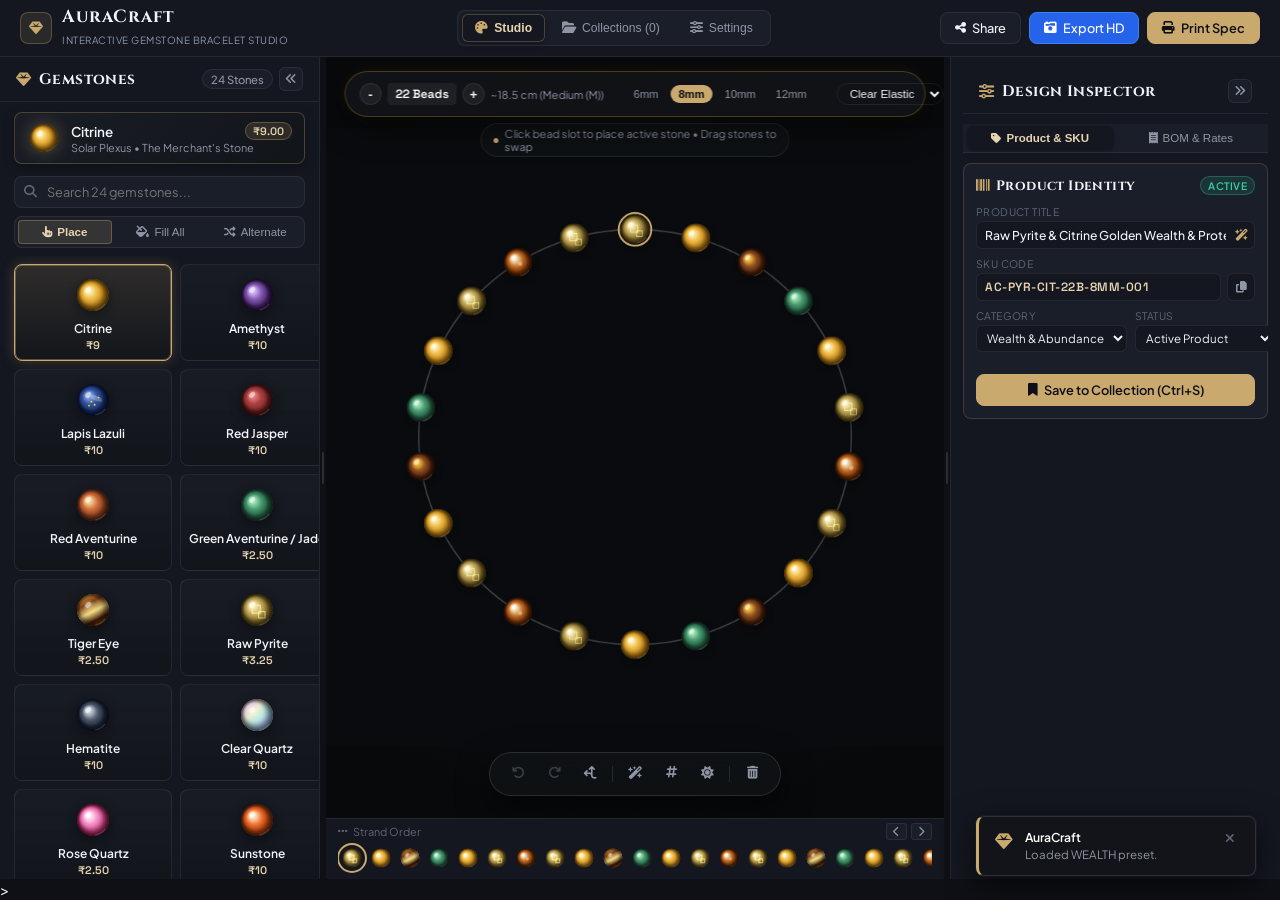
==== commit 66fa1dfb: "feat: complete multi-device responsive architecture (mobile stage-first layout, touch drawers, and f" ====
--- a/index.html
+++ b/index.html
@@ -61,6 +61,8 @@
            VIEW 1: STUDIO DESIGNER WORKSPACE (STREAMLINED LUXURY)
            ====================================================================== -->
       <section class="app-view studio-main active" id="view-studio">
+        <!-- Mobile Drawer Overlay Backdrop -->
+        <div class="mobile-drawer-backdrop" id="mobile-drawer-backdrop"></div>
       
       <!-- Left Sidebar: Dedicated Gemstone Selection Drawer -->
       <aside class="palette-sidebar" id="palette-sidebar">
@@ -248,6 +250,26 @@
           <div class="sequence-ribbon" id="sequence-ribbon">
             <!-- Populated dynamically with bead mini-thumbnails -->
           </div>
+        </div>
+
+        <!-- Mobile Bottom Action Bar (Visible on touch & mobile screens <= 768px) -->
+        <div class="mobile-stage-bar" id="mobile-stage-bar">
+          <button class="mobile-bar-btn" id="btn-mobile-open-stones" title="Open Gemstones Drawer">
+            <i class="fa-solid fa-gem"></i>
+            <span>Stones</span>
+          </button>
+          <button class="mobile-bar-btn" id="btn-mobile-bits-quick" title="Adjust Beads Count">
+            <i class="fa-solid fa-circle-dot"></i>
+            <span id="mobile-bits-label">22 Beads</span>
+          </button>
+          <button class="mobile-bar-btn" id="btn-mobile-undo" title="Undo Placement">
+            <i class="fa-solid fa-arrow-rotate-left"></i>
+            <span>Undo</span>
+          </button>
+          <button class="mobile-bar-btn" id="btn-mobile-open-inspector" title="Open Design Inspector">
+            <i class="fa-solid fa-sliders"></i>
+            <span>Inspector</span>
+          </button>
         </div>
       </section>
 
--- a/styles.css
+++ b/styles.css
@@ -2476,21 +2476,7 @@
   line-height: 1.3;
 }
 
-/* Responsive */
-@media (max-width: 1100px) {
-  .studio-main { grid-template-columns: 280px 1fr 270px; }
-  .config-sections-grid { grid-template-columns: 1fr; }
-  .config-box.full-width { grid-column: span 1; }
-  .pricing-tiers-grid { grid-template-columns: 1fr; }
-}
-
-@media (max-width: 900px) {
-  .app-container { height: auto; overflow-y: auto; }
-  .studio-main { grid-template-columns: 1fr; height: auto; }
-  .palette-sidebar, .details-sidebar { max-height: 400px; }
-  .stage-section { min-height: 520px; }
-  .pricing-summary-banner { grid-template-columns: 1fr; }
-}
+
 
 /* ==========================================================================
    Full-Page Luxury Views Layout & Components (Epic 6)
@@ -3686,3 +3672,433 @@
   }
 }
 
+/* ==========================================================================
+   Comprehensive Multi-Device Responsive Architecture
+   (Desktop > 1200px, Laptop 992-1200px, Tablet 768-992px, Mobile < 768px)
+   ========================================================================== */
+
+/* Mobile Drawer Overlay Backdrop */
+.mobile-drawer-backdrop {
+  position: fixed;
+  inset: 0;
+  background: rgba(0, 0, 0, 0.65);
+  backdrop-filter: blur(6px);
+  -webkit-backdrop-filter: blur(6px);
+  z-index: 85;
+  opacity: 0;
+  pointer-events: none;
+  transition: opacity 0.3s cubic-bezier(0.16, 1, 0.3, 1);
+}
+
+.mobile-drawer-backdrop.active {
+  opacity: 1;
+  pointer-events: auto;
+}
+
+/* Mobile Stage Bar (Hidden on desktop/tablet by default) */
+.mobile-stage-bar {
+  display: none;
+}
+
+/* 1. Large Laptops / Medium Desktops (<= 1200px) */
+@media (max-width: 1200px) {
+  .studio-main {
+    grid-template-columns: var(--left-sidebar-width, 300px) 1fr var(--right-sidebar-width, 320px);
+  }
+  .stage-floating-island {
+    padding: 6px 10px;
+    gap: 8px;
+  }
+  .collections-grid {
+    grid-template-columns: repeat(auto-fill, minmax(280px, 1fr));
+  }
+  .config-sections-grid {
+    grid-template-columns: 1fr;
+  }
+}
+
+/* 2. Tablets & Small Laptops (<= 992px) */
+@media (max-width: 992px) {
+  .studio-header {
+    padding: 10px 16px;
+    gap: 12px;
+  }
+  .brand-text .tagline {
+    display: none;
+  }
+  .view-nav-tabs {
+    gap: 4px;
+    padding: 3px;
+  }
+  .nav-tab-btn {
+    padding: 6px 12px;
+    font-size: 0.78rem;
+  }
+  .header-actions .action-btn {
+    padding: 7px 12px;
+    font-size: 0.78rem;
+  }
+  
+  /* Stage Island Wrap */
+  .stage-floating-island {
+    max-width: 96%;
+    flex-wrap: wrap;
+    justify-content: center;
+  }
+  
+  .backup-grid {
+    grid-template-columns: 1fr;
+  }
+}
+
+/* 3. Mobile Devices & Small Tablets (<= 768px): Stage-First Layout */
+@media (max-width: 768px) {
+  :root {
+    --header-height: 56px;
+  }
+
+  .app-container {
+    height: 100dvh;
+    min-height: 100dvh;
+  }
+
+  /* Header compact mobile */
+  .studio-header {
+    padding: 8px 10px;
+    gap: 6px;
+    flex-wrap: nowrap;
+  }
+
+  .brand-badge .brand-logo-icon {
+    width: 28px;
+    height: 28px;
+    font-size: 0.9rem;
+  }
+
+  .brand-text h1 {
+    font-size: 1.05rem;
+    letter-spacing: 1px;
+  }
+
+  .view-nav-tabs {
+    gap: 2px;
+    padding: 2px;
+  }
+
+  .nav-tab-btn {
+    padding: 5px 8px;
+    font-size: 0.72rem;
+    gap: 4px;
+  }
+
+  .header-actions {
+    gap: 5px;
+  }
+
+  .header-actions .action-btn {
+    padding: 6px 9px;
+    font-size: 0.72rem;
+  }
+  .header-actions .action-btn span {
+    display: none; /* Icon-only in mobile header */
+  }
+
+  /* Studio: Stage-First Fullscreen Canvas */
+  .studio-main {
+    display: block;
+    position: relative;
+    width: 100%;
+    height: calc(100dvh - var(--header-height));
+    overflow: hidden;
+  }
+
+  .sidebar-resizer {
+    display: none !important;
+  }
+
+  /* Left Gemstone Drawer -> Slide-in Sheet */
+  .palette-sidebar {
+    position: fixed;
+    top: var(--header-height);
+    bottom: 0;
+    left: 0;
+    width: min(340px, 88vw);
+    z-index: 90;
+    background: var(--bg-card);
+    border-right: 1px solid var(--border-gold);
+    box-shadow: 10px 0 40px rgba(0, 0, 0, 0.7);
+    transform: translateX(-105%);
+    transition: transform 0.35s cubic-bezier(0.16, 1, 0.3, 1);
+    display: flex !important;
+  }
+
+  .palette-sidebar.mobile-open {
+    transform: translateX(0);
+  }
+
+  /* Right Design Inspector -> Slide-in Sheet */
+  .details-sidebar {
+    position: fixed;
+    top: var(--header-height);
+    bottom: 0;
+    right: 0;
+    width: min(360px, 90vw);
+    z-index: 90;
+    background: var(--bg-card);
+    border-left: 1px solid var(--border-gold);
+    box-shadow: -10px 0 40px rgba(0, 0, 0, 0.7);
+    transform: translateX(105%);
+    transition: transform 0.35s cubic-bezier(0.16, 1, 0.3, 1);
+    display: flex !important;
+  }
+
+  .details-sidebar.mobile-open {
+    transform: translateX(0);
+  }
+
+  /* Stage Section */
+  .stage-section {
+    width: 100%;
+    height: 100%;
+    padding: 8px;
+    display: flex;
+    flex-direction: column;
+  }
+
+  .stage-floating-island {
+    position: absolute;
+    top: 8px;
+    left: 8px;
+    right: 8px;
+    transform: none;
+    max-width: 100%;
+    padding: 6px 8px;
+    font-size: 0.75rem;
+    gap: 6px;
+    z-index: 40;
+    justify-content: space-between;
+  }
+
+  .stage-floating-island .island-divider {
+    display: none;
+  }
+
+  .stage-floating-island .stage-island-btn,
+  #btn-toggle-zen-mode,
+  #cord-type-select {
+    display: none; /* Simplified on small stage island */
+  }
+
+  #bead-size-selector .segment-btn {
+    padding: 3px 6px;
+    font-size: 0.68rem;
+  }
+
+  .canvas-viewport {
+    flex: 1;
+    width: 100%;
+    min-height: 0;
+  }
+
+  .canvas-floating-dock {
+    bottom: 64px; /* Float above mobile stage bar */
+    padding: 4px 8px;
+    gap: 4px;
+  }
+
+  .dock-btn {
+    width: 32px;
+    height: 32px;
+    font-size: 0.8rem;
+  }
+
+  .center-stage-pill {
+    bottom: 110px;
+    font-size: 0.68rem;
+    padding: 4px 10px;
+    max-width: 90%;
+    text-align: center;
+  }
+
+  .sequence-ribbon-container {
+    display: none; /* Hidden on mobile to maximize 3D stage */
+  }
+
+  /* Mobile Stage Bottom Action Bar */
+  .mobile-stage-bar {
+    display: flex;
+    align-items: center;
+    justify-content: space-around;
+    position: absolute;
+    bottom: 8px;
+    left: 8px;
+    right: 8px;
+    z-index: 45;
+    background: rgba(18, 20, 29, 0.92);
+    backdrop-filter: blur(16px);
+    -webkit-backdrop-filter: blur(16px);
+    border: 1px solid var(--border-subtle);
+    border-radius: 12px;
+    padding: 4px 6px;
+    box-shadow: 0 8px 30px rgba(0, 0, 0, 0.6);
+  }
+
+  .mobile-bar-btn {
+    display: flex;
+    flex-direction: column;
+    align-items: center;
+    justify-content: center;
+    gap: 2px;
+    background: transparent;
+    border: none;
+    color: var(--text-secondary);
+    font-size: 0.65rem;
+    font-family: inherit;
+    font-weight: 600;
+    padding: 6px 12px;
+    border-radius: 8px;
+    cursor: pointer;
+    transition: all 0.2s ease;
+    min-height: 44px;
+    min-width: 54px;
+  }
+
+  .mobile-bar-btn i {
+    font-size: 0.95rem;
+    color: var(--accent-gold);
+  }
+
+  .mobile-bar-btn:active,
+  .mobile-bar-btn.active {
+    background: rgba(212, 175, 55, 0.15);
+    color: var(--text-primary);
+  }
+
+  /* Collections View on Mobile */
+  .view-page-container {
+    padding: 12px 10px 80px;
+    gap: 12px;
+  }
+
+  .view-page-header {
+    flex-direction: column;
+    align-items: stretch;
+    gap: 10px;
+  }
+
+  .view-page-header .view-page-actions {
+    display: flex;
+    justify-content: flex-end;
+    flex-wrap: wrap;
+    gap: 6px;
+  }
+
+  .collections-toolbar {
+    flex-direction: column;
+    gap: 8px;
+  }
+
+  .collections-toolbar .search-box {
+    width: 100%;
+    min-width: 100%;
+  }
+
+  .collections-grid {
+    grid-template-columns: 1fr;
+    gap: 12px;
+  }
+
+  /* Settings View on Mobile */
+  .settings-grid-layout {
+    grid-template-columns: 1fr;
+    gap: 12px;
+  }
+
+  .config-grid-row {
+    grid-template-columns: 1fr;
+  }
+
+  .stone-rate-card {
+    flex-wrap: wrap;
+    gap: 8px;
+    padding: 8px 10px;
+  }
+
+  .stone-rate-info {
+    min-width: 130px;
+  }
+
+  .stone-rate-input-wrap {
+    margin-left: auto;
+  }
+
+  /* Modal Dialogs on Mobile */
+  .modal-dialog {
+    max-width: 95vw;
+    margin: 10px;
+    max-height: 90vh;
+    padding: 16px;
+  }
+
+  .modal-header h3 {
+    font-size: 1.1rem;
+  }
+
+  .share-recipe-card,
+  .share-qr-section {
+    padding: 12px;
+  }
+}
+
+/* 4. Extra Small Phones (<= 480px) */
+@media (max-width: 480px) {
+  .brand-text h1 {
+    font-size: 0.95rem;
+  }
+
+  .nav-tab-btn span {
+    display: none; /* Icon-only tabs on extra-compact phones */
+  }
+
+  .nav-tab-btn {
+    padding: 6px 10px;
+    font-size: 0.9rem;
+  }
+
+  .bits-group .island-subtext {
+    display: none;
+  }
+
+  .stone-rate-card {
+    padding: 6px 8px;
+  }
+
+  .stone-rate-name {
+    font-size: 0.78rem;
+  }
+}
+
+/* 5. Touch Target & Pointer Precision Optimization */
+@media (hover: none) and (pointer: coarse) {
+  .nav-tab-btn,
+  .action-btn,
+  .dock-btn,
+  .step-btn,
+  .segment-btn,
+  .tool-mode-btn,
+  .modal-btn,
+  .mobile-bar-btn {
+    min-height: 44px;
+  }
+
+  .stone-card {
+    cursor: pointer;
+    touch-action: manipulation;
+  }
+
+  .canvas-viewport canvas {
+    touch-action: none; /* Direct touch handling for 3D orbital gestures */
+  }
+}
+
+
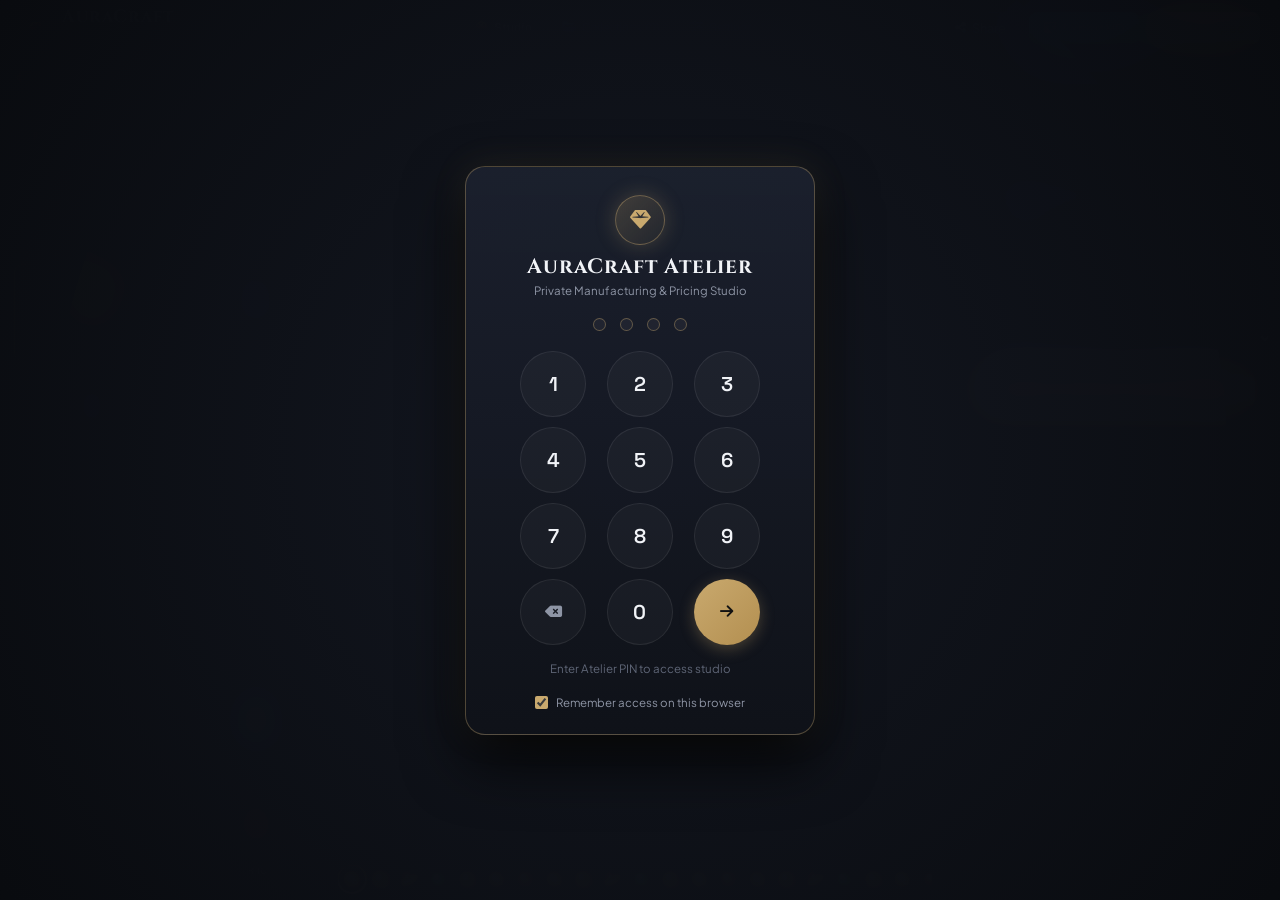
==== commit c736a40a: "feat: implement client-side Atelier passcode/PIN gate with numpad and settings controls" ====
--- a/index.html
+++ b/index.html
@@ -12,6 +12,54 @@
   <link rel="stylesheet" href="styles.css">
 </head>
 <body>
+  <!-- Atelier Access Security Gate (Client-Side Passcode Protection) -->
+  <div class="auth-gate-overlay" id="atelier-auth-gate" style="display: none;">
+    <div class="auth-gate-card">
+      <div class="auth-gate-brand">
+        <div class="auth-brand-icon">
+          <i class="fa-solid fa-gem"></i>
+        </div>
+        <h2>AuraCraft Atelier</h2>
+        <p class="auth-subtitle">Private Manufacturing & Pricing Studio</p>
+      </div>
+
+      <div class="auth-pin-display" id="auth-pin-display">
+        <div class="pin-dot" data-index="0"></div>
+        <div class="pin-dot" data-index="1"></div>
+        <div class="pin-dot" data-index="2"></div>
+        <div class="pin-dot" data-index="3"></div>
+      </div>
+
+      <div class="auth-input-wrap">
+        <input type="password" id="auth-pin-input" maxlength="6" inputmode="numeric" pattern="[0-9]*" placeholder="Enter PIN (Default: 8888)" autocomplete="off">
+      </div>
+
+      <div class="auth-numpad" id="auth-numpad">
+        <button class="numpad-btn" data-key="1">1</button>
+        <button class="numpad-btn" data-key="2">2</button>
+        <button class="numpad-btn" data-key="3">3</button>
+        <button class="numpad-btn" data-key="4">4</button>
+        <button class="numpad-btn" data-key="5">5</button>
+        <button class="numpad-btn" data-key="6">6</button>
+        <button class="numpad-btn" data-key="7">7</button>
+        <button class="numpad-btn" data-key="8">8</button>
+        <button class="numpad-btn" data-key="9">9</button>
+        <button class="numpad-btn action" data-key="clear" title="Clear PIN"><i class="fa-solid fa-delete-left"></i></button>
+        <button class="numpad-btn" data-key="0">0</button>
+        <button class="numpad-btn action gold" data-key="enter" title="Unlock Studio"><i class="fa-solid fa-arrow-right"></i></button>
+      </div>
+
+      <div class="auth-status-msg" id="auth-status-msg">Enter Atelier PIN to access studio</div>
+
+      <div class="auth-footer-options">
+        <label class="remember-session-label">
+          <input type="checkbox" id="auth-remember-session" checked>
+          <span>Remember access on this browser</span>
+        </label>
+      </div>
+    </div>
+  </div>
+
   <div class="app-container">
     <!-- Top Luxury Navigation Bar -->
     <header class="studio-header">
@@ -735,11 +783,36 @@
                 </div>
               </div>
             </div>
-          </div>
-        </div>
-
-      </div>
-    </section>>
+
+            <!-- Third Column/Row: Security & Access Gate Control -->
+            <div class="hub-card" style="grid-column: 1 / -1;">
+              <div class="hub-card-header">
+                <i class="fa-solid fa-shield-halved"></i>
+                <h3>3. Atelier Security & Access Lock</h3>
+              </div>
+              <div class="hub-card-body">
+                <p class="hub-desc">Manage your client-side PIN access gate to prevent unauthorized viewing of factory costs, formulas, and atelier collections.</p>
+                
+                <div style="display: flex; gap: 16px; flex-wrap: wrap; align-items: flex-end; margin-top: 10px;">
+                  <div class="input-group" style="min-width: 180px;">
+                    <label>Change Atelier PIN (4-6 digits):</label>
+                    <input type="password" id="cfg-new-pin" maxlength="6" pattern="[0-9]*" placeholder="New PIN (e.g. 8888)" style="background: var(--bg-card); border: 1px solid var(--border-medium); padding: 8px 12px; border-radius: var(--radius-sm); color: var(--text-main); font-family: 'Space Grotesk', monospace;">
+                  </div>
+                  <button class="action-btn" id="btn-save-new-pin" style="height: 38px;">
+                    <i class="fa-solid fa-key"></i> Update PIN
+                  </button>
+                  <button class="action-btn gold" id="btn-lock-atelier-now" style="height: 38px; margin-left: auto;">
+                    <i class="fa-solid fa-lock"></i> Lock Atelier Now
+                  </button>
+                </div>
+              </div>
+            </div>
+
+          </div>
+        </div>
+
+      </div>
+    </section>
             </div>
           </div>
         </div>
--- a/styles.css
+++ b/styles.css
@@ -52,11 +52,46 @@
   -webkit-font-smoothing: antialiased;
 }
 
+/* ==========================================================================
+   Universal Luxury Custom Scrollbar System
+   ========================================================================== */
+* {
+  scrollbar-width: thin;
+  scrollbar-color: rgba(201, 169, 110, 0.35) rgba(14, 16, 21, 0.6);
+}
+
+::-webkit-scrollbar {
+  width: 5px;
+  height: 5px;
+}
+
+::-webkit-scrollbar-track {
+  background: rgba(14, 16, 21, 0.5);
+  border-radius: 6px;
+}
+
+::-webkit-scrollbar-thumb {
+  background: rgba(201, 169, 110, 0.28);
+  border-radius: 6px;
+  border: 1px solid rgba(14, 16, 21, 0.6);
+  transition: background 0.2s ease, border-color 0.2s ease;
+}
+
+::-webkit-scrollbar-thumb:hover {
+  background: rgba(201, 169, 110, 0.58);
+  border-color: rgba(201, 169, 110, 0.2);
+}
+
+::-webkit-scrollbar-corner {
+  background: transparent;
+}
+
 /* App Container Layout */
 .app-container {
   display: flex;
   flex-direction: column;
   height: 100vh;
+  height: 100dvh;
   width: 100vw;
   overflow: hidden;
 }
@@ -3702,8 +3737,13 @@
 
 /* 1. Large Laptops / Medium Desktops (<= 1200px) */
 @media (max-width: 1200px) {
-  .studio-main {
-    grid-template-columns: var(--left-sidebar-width, 300px) 1fr var(--right-sidebar-width, 320px);
+  :root {
+    --left-sidebar-w: 280px;
+    --right-sidebar-w: 290px;
+  }
+  .studio-main,
+  .app-view.studio-main.active {
+    grid-template-columns: minmax(0, var(--left-sidebar-w, 280px)) 6px minmax(0, 1fr) 6px minmax(0, var(--right-sidebar-w, 290px));
   }
   .stage-floating-island {
     padding: 6px 10px;
@@ -3719,9 +3759,17 @@
 
 /* 2. Tablets & Small Laptops (<= 992px) */
 @media (max-width: 992px) {
+  :root {
+    --left-sidebar-w: 250px;
+    --right-sidebar-w: 260px;
+  }
+  .studio-main,
+  .app-view.studio-main.active {
+    grid-template-columns: minmax(0, var(--left-sidebar-w, 250px)) 6px minmax(0, 1fr) 6px minmax(0, var(--right-sidebar-w, 260px));
+  }
   .studio-header {
-    padding: 10px 16px;
-    gap: 12px;
+    padding: 8px 14px;
+    gap: 10px;
   }
   .brand-text .tagline {
     display: none;
@@ -3731,12 +3779,12 @@
     padding: 3px;
   }
   .nav-tab-btn {
-    padding: 6px 12px;
-    font-size: 0.78rem;
+    padding: 6px 10px;
+    font-size: 0.76rem;
   }
   .header-actions .action-btn {
-    padding: 7px 12px;
-    font-size: 0.78rem;
+    padding: 6px 10px;
+    font-size: 0.76rem;
   }
   
   /* Stage Island Wrap */
@@ -3754,7 +3802,7 @@
 /* 3. Mobile Devices & Small Tablets (<= 768px): Stage-First Layout */
 @media (max-width: 768px) {
   :root {
-    --header-height: 56px;
+    --header-height: 54px;
   }
 
   .app-container {
@@ -3764,20 +3812,21 @@
 
   /* Header compact mobile */
   .studio-header {
-    padding: 8px 10px;
+    padding: 6px 10px;
     gap: 6px;
     flex-wrap: nowrap;
+    height: var(--header-height, 54px);
   }
 
   .brand-badge .brand-logo-icon {
     width: 28px;
     height: 28px;
-    font-size: 0.9rem;
+    font-size: 0.85rem;
   }
 
   .brand-text h1 {
-    font-size: 1.05rem;
-    letter-spacing: 1px;
+    font-size: 1rem;
+    letter-spacing: 0.8px;
   }
 
   .view-nav-tabs {
@@ -3792,7 +3841,7 @@
   }
 
   .header-actions {
-    gap: 5px;
+    gap: 4px;
   }
 
   .header-actions .action-btn {
@@ -3803,57 +3852,85 @@
     display: none; /* Icon-only in mobile header */
   }
 
-  /* Studio: Stage-First Fullscreen Canvas */
-  .studio-main {
-    display: block;
-    position: relative;
-    width: 100%;
-    height: calc(100dvh - var(--header-height));
-    overflow: hidden;
+  /* Studio: Stage-First Fullscreen Canvas (Override Grid) */
+  .studio-main,
+  .app-view.studio-main.active {
+    display: block !important;
+    position: relative !important;
+    width: 100% !important;
+    height: calc(100dvh - var(--header-height, 54px)) !important;
+    overflow: hidden !important;
   }
 
   .sidebar-resizer {
     display: none !important;
   }
 
-  /* Left Gemstone Drawer -> Slide-in Sheet */
+  /* Left Gemstone Drawer -> Slide-in Touch Sheet */
   .palette-sidebar {
-    position: fixed;
-    top: var(--header-height);
-    bottom: 0;
-    left: 0;
-    width: min(340px, 88vw);
-    z-index: 90;
-    background: var(--bg-card);
-    border-right: 1px solid var(--border-gold);
-    box-shadow: 10px 0 40px rgba(0, 0, 0, 0.7);
-    transform: translateX(-105%);
-    transition: transform 0.35s cubic-bezier(0.16, 1, 0.3, 1);
+    position: fixed !important;
+    top: var(--header-height, 54px) !important;
+    bottom: 0 !important;
+    left: 0 !important;
+    width: min(340px, 86vw) !important;
+    height: calc(100dvh - var(--header-height, 54px)) !important;
+    z-index: 100 !important;
+    background: var(--bg-panel) !important;
+    border-right: 1px solid var(--border-medium) !important;
+    box-shadow: 12px 0 50px rgba(0, 0, 0, 0.85) !important;
+    transform: translate3d(-105%, 0, 0) !important;
+    transition: transform 0.3s cubic-bezier(0.16, 1, 0.3, 1) !important;
     display: flex !important;
+    flex-direction: column !important;
+    visibility: visible !important;
+    opacity: 1 !important;
+    pointer-events: none;
+    overflow: hidden;
   }
 
   .palette-sidebar.mobile-open {
-    transform: translateX(0);
-  }
-
-  /* Right Design Inspector -> Slide-in Sheet */
+    transform: translate3d(0, 0, 0) !important;
+    pointer-events: auto !important;
+  }
+
+  /* Right Design Inspector -> Slide-in Touch Sheet */
   .details-sidebar {
-    position: fixed;
-    top: var(--header-height);
-    bottom: 0;
-    right: 0;
-    width: min(360px, 90vw);
-    z-index: 90;
-    background: var(--bg-card);
-    border-left: 1px solid var(--border-gold);
-    box-shadow: -10px 0 40px rgba(0, 0, 0, 0.7);
-    transform: translateX(105%);
-    transition: transform 0.35s cubic-bezier(0.16, 1, 0.3, 1);
+    position: fixed !important;
+    top: var(--header-height, 54px) !important;
+    bottom: 0 !important;
+    right: 0 !important;
+    width: min(360px, 90vw) !important;
+    height: calc(100dvh - var(--header-height, 54px)) !important;
+    z-index: 100 !important;
+    background: var(--bg-panel) !important;
+    border-left: 1px solid var(--border-medium) !important;
+    box-shadow: -12px 0 50px rgba(0, 0, 0, 0.85) !important;
+    transform: translate3d(105%, 0, 0) !important;
+    transition: transform 0.3s cubic-bezier(0.16, 1, 0.3, 1) !important;
     display: flex !important;
+    flex-direction: column !important;
+    visibility: visible !important;
+    opacity: 1 !important;
+    pointer-events: none;
+    overflow: hidden;
   }
 
   .details-sidebar.mobile-open {
-    transform: translateX(0);
+    transform: translate3d(0, 0, 0) !important;
+    pointer-events: auto !important;
+  }
+
+  /* Drawer Header Close Button styling on Mobile */
+  .palette-sidebar .panel-collapse-btn,
+  .details-sidebar .panel-collapse-btn {
+    background: rgba(255, 255, 255, 0.08);
+    width: 28px;
+    height: 28px;
+    border-radius: 6px;
+    display: flex;
+    align-items: center;
+    justify-content: center;
+    color: var(--text-main);
   }
 
   /* Stage Section */
@@ -4101,4 +4178,184 @@
   }
 }
 
-
+/* ==========================================================================
+   Atelier Access Security Gate & PIN Lock
+   ========================================================================== */
+.auth-gate-overlay {
+  position: fixed;
+  inset: 0;
+  z-index: 99999;
+  background: radial-gradient(circle at center, rgba(20, 24, 34, 0.98) 0%, rgba(9, 11, 15, 0.99) 100%);
+  backdrop-filter: blur(24px);
+  -webkit-backdrop-filter: blur(24px);
+  display: flex;
+  align-items: center;
+  justify-content: center;
+  padding: 16px;
+  transition: opacity 0.35s ease, visibility 0.35s ease;
+}
+
+.auth-gate-card {
+  background: linear-gradient(180deg, rgba(28, 33, 46, 0.95) 0%, rgba(15, 18, 25, 0.99) 100%);
+  border: 1px solid rgba(201, 169, 110, 0.35);
+  box-shadow: 0 25px 60px rgba(0, 0, 0, 0.85), 0 0 35px rgba(201, 169, 110, 0.12);
+  border-radius: 20px;
+  width: 100%;
+  max-width: 350px;
+  padding: 28px 22px 24px;
+  text-align: center;
+  display: flex;
+  flex-direction: column;
+  align-items: center;
+  gap: 16px;
+  position: relative;
+}
+
+.auth-gate-card.shake {
+  animation: authShake 0.4s ease-in-out;
+}
+
+@keyframes authShake {
+  0%, 100% { transform: translateX(0); }
+  20%, 60% { transform: translateX(-8px); }
+  40%, 80% { transform: translateX(8px); }
+}
+
+.auth-brand-icon {
+  width: 50px;
+  height: 50px;
+  border-radius: 50%;
+  background: linear-gradient(135deg, rgba(201, 169, 110, 0.22) 0%, rgba(201, 169, 110, 0.05) 100%);
+  border: 1px solid rgba(201, 169, 110, 0.4);
+  display: flex;
+  align-items: center;
+  justify-content: center;
+  font-size: 1.3rem;
+  color: var(--accent-gold);
+  box-shadow: 0 0 20px rgba(201, 169, 110, 0.25);
+  margin: 0 auto 8px;
+}
+
+.auth-gate-brand h2 {
+  font-family: 'Cinzel', serif;
+  font-size: 1.3rem;
+  color: var(--text-main);
+  letter-spacing: 1px;
+}
+
+.auth-subtitle {
+  font-size: 0.72rem;
+  color: var(--text-muted);
+  margin-top: 2px;
+}
+
+.auth-pin-display {
+  display: flex;
+  gap: 14px;
+  justify-content: center;
+  margin: 4px 0;
+}
+
+.pin-dot {
+  width: 13px;
+  height: 13px;
+  border-radius: 50%;
+  border: 1.5px solid rgba(201, 169, 110, 0.4);
+  background: rgba(255, 255, 255, 0.04);
+  transition: all 0.2s cubic-bezier(0.16, 1, 0.3, 1);
+}
+
+.pin-dot.filled {
+  background: var(--accent-gold);
+  border-color: var(--accent-gold);
+  box-shadow: 0 0 10px rgba(201, 169, 110, 0.7);
+  transform: scale(1.15);
+}
+
+.auth-input-wrap {
+  position: absolute;
+  opacity: 0;
+  pointer-events: none;
+}
+
+.auth-numpad {
+  display: grid;
+  grid-template-columns: repeat(3, 1fr);
+  gap: 10px;
+  width: 100%;
+  max-width: 250px;
+}
+
+.numpad-btn {
+  aspect-ratio: 1;
+  max-width: 66px;
+  margin: 0 auto;
+  width: 100%;
+  border-radius: 50%;
+  border: 1px solid rgba(255, 255, 255, 0.08);
+  background: rgba(255, 255, 255, 0.03);
+  color: var(--text-main);
+  font-family: 'Space Grotesk', monospace;
+  font-size: 1.25rem;
+  font-weight: 600;
+  cursor: pointer;
+  display: flex;
+  align-items: center;
+  justify-content: center;
+  transition: all 0.15s ease;
+  user-select: none;
+}
+
+.numpad-btn:hover {
+  background: rgba(201, 169, 110, 0.15);
+  border-color: rgba(201, 169, 110, 0.35);
+  color: var(--accent-gold-light);
+}
+
+.numpad-btn:active {
+  transform: scale(0.92);
+  background: rgba(201, 169, 110, 0.3);
+}
+
+.numpad-btn.action {
+  font-size: 0.95rem;
+  color: var(--text-muted);
+}
+
+.numpad-btn.action.gold {
+  background: linear-gradient(135deg, var(--accent-gold) 0%, #b38f50 100%);
+  color: #111;
+  font-weight: 700;
+  border: none;
+  box-shadow: 0 4px 15px rgba(201, 169, 110, 0.3);
+}
+
+.auth-status-msg {
+  font-size: 0.72rem;
+  color: var(--text-subtle);
+  min-height: 18px;
+}
+
+.auth-status-msg.error {
+  color: #f87171;
+}
+
+.auth-status-msg.success {
+  color: #34d399;
+}
+
+.remember-session-label {
+  display: flex;
+  align-items: center;
+  gap: 8px;
+  font-size: 0.72rem;
+  color: var(--text-muted);
+  cursor: pointer;
+}
+
+.remember-session-label input {
+  accent-color: var(--accent-gold);
+  cursor: pointer;
+}
+
+
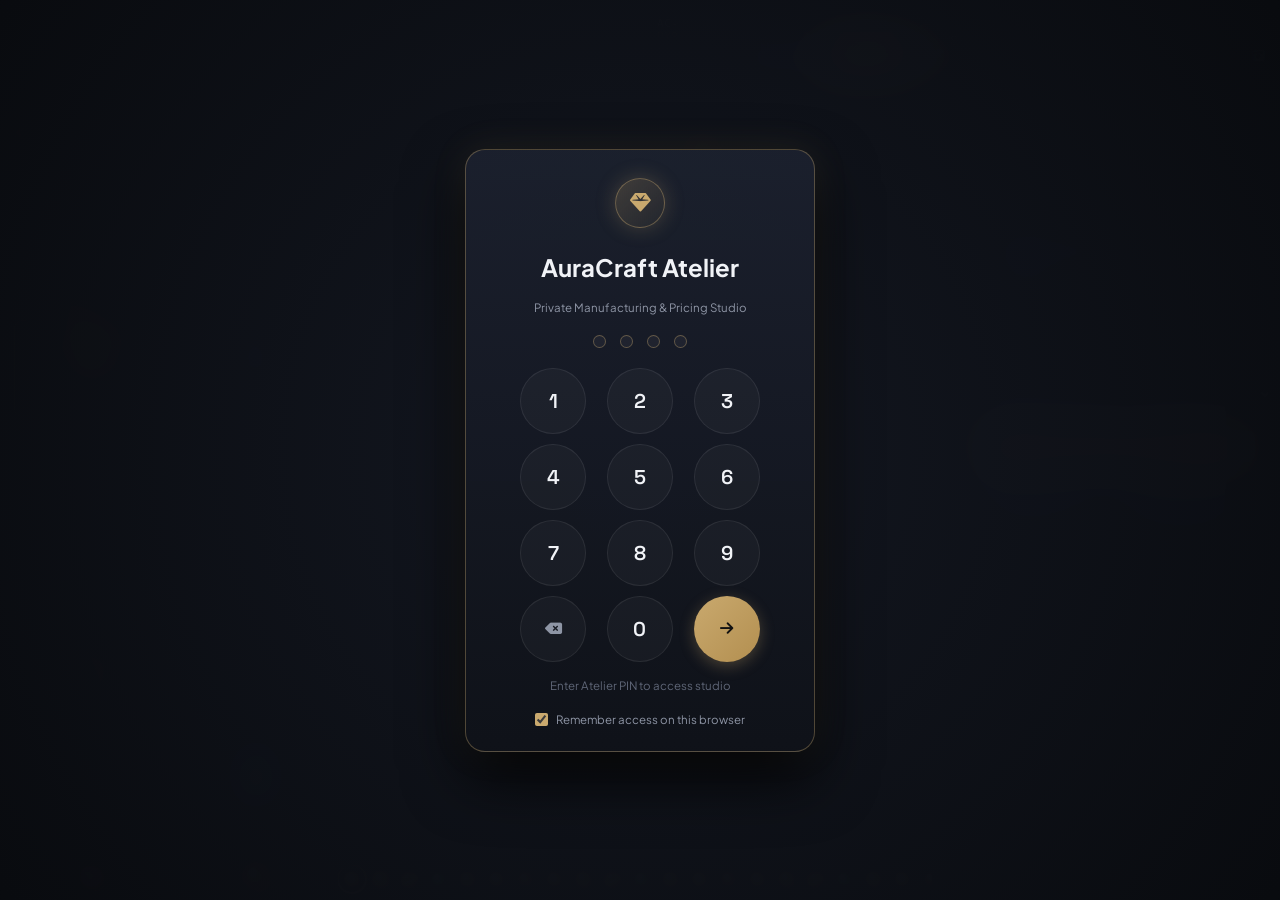
==== commit cd3fb2ed: "Added Firebase" ====
--- a/index.html
+++ b/index.html
@@ -10,18 +10,23 @@
   <link href="https://fonts.googleapis.com/css2?family=Cinzel:wght@500;600;700;800&family=Plus+Jakarta+Sans:wght@300;400;500;600;700&family=Space+Grotesk:wght@500;600;700&display=swap" rel="stylesheet">
   <link rel="stylesheet" href="https://cdnjs.cloudflare.com/ajax/libs/font-awesome/6.4.0/css/all.min.css">
   <link rel="stylesheet" href="styles.css">
+  <!-- Firebase Compat SDKs for Realtime Database & User Auth -->
+  <script src="https://www.gstatic.com/firebasejs/10.12.0/firebase-app-compat.js"></script>
+  <script src="https://www.gstatic.com/firebasejs/10.12.0/firebase-auth-compat.js"></script>
+  <script src="https://www.gstatic.com/firebasejs/10.12.0/firebase-database-compat.js"></script>
+  <!-- jsPDF & AutoTable for Client-Side Bulk PDF Catalog Generation -->
+  <script src="https://cdnjs.cloudflare.com/ajax/libs/jspdf/2.5.1/jspdf.umd.min.js"></script>
+  <script src="https://cdnjs.cloudflare.com/ajax/libs/jspdf-autotable/3.8.2/jspdf.plugin.autotable.min.js"></script>
 </head>
 <body>
   <!-- Atelier Access Security Gate (Client-Side Passcode Protection) -->
   <div class="auth-gate-overlay" id="atelier-auth-gate" style="display: none;">
     <div class="auth-gate-card">
-      <div class="auth-gate-brand">
-        <div class="auth-brand-icon">
-          <i class="fa-solid fa-gem"></i>
-        </div>
-        <h2>AuraCraft Atelier</h2>
-        <p class="auth-subtitle">Private Manufacturing & Pricing Studio</p>
-      </div>
+      <div class="auth-brand-icon">
+        <i class="fa-solid fa-gem"></i>
+      </div>
+      <h2>AuraCraft Atelier</h2>
+      <p class="auth-subtitle">Private Manufacturing & Pricing Studio</p>
 
       <div class="auth-pin-display" id="auth-pin-display">
         <div class="pin-dot" data-index="0"></div>
@@ -31,7 +36,7 @@
       </div>
 
       <div class="auth-input-wrap">
-        <input type="password" id="auth-pin-input" maxlength="6" inputmode="numeric" pattern="[0-9]*" placeholder="Enter PIN (Default: 8888)" autocomplete="off">
+        <input type="password" id="auth-pin-input" maxlength="6" inputmode="numeric" pattern="[0-9]*" placeholder="Enter PIN (Default: 3868)" autocomplete="off">
       </div>
 
       <div class="auth-numpad" id="auth-numpad">
@@ -69,7 +74,7 @@
         </div>
         <div class="brand-text">
           <h1>AuraCraft</h1>
-          <span class="tagline">Interactive Gemstone Bracelet Studio</span>
+          <span class="tagline">Interactive Gemstone Studio</span>
         </div>
       </div>
 
@@ -81,23 +86,57 @@
         <button class="nav-tab-btn" data-view="collections" id="nav-btn-collections" title="Saved Bracelet Collections Gallery (2)">
           <i class="fa-solid fa-folder-open"></i> <span>Collections (<span id="nav-collection-count">0</span>)</span>
         </button>
-        <button class="nav-tab-btn" data-view="settings" id="nav-btn-settings" title="Commercial Pricing & Backup Hub (3)">
+        <button class="nav-tab-btn" data-view="settings" id="nav-btn-settings" title="Commercial Pricing & Cloud Sync (3)">
           <i class="fa-solid fa-sliders"></i> <span>Settings</span>
         </button>
       </nav>
 
-
-
-      <!-- Clean Header Quick Actions -->
+      <!-- Active Project & Overwrite Protection Header Banner -->
+      <div class="header-project-banner" id="header-project-banner">
+        <div class="project-status-pill" id="project-status-pill">
+          <span class="status-indicator-dot" id="status-indicator-dot"></span>
+          <span class="project-state-text" id="project-state-text">New Untitled Project</span>
+        </div>
+        <div class="header-sku-chip" id="header-sku-chip" title="Current Active SKU">AC-CIT-AME-22B-8MM-001</div>
+      </div>
+
+      <!-- Clean Header Quick Actions & Collaboration -->
       <div class="header-actions">
-        <button id="btn-open-share-modal" class="action-btn" title="Share Bracelet Recipe URL (Dialog)">
-          <i class="fa-solid fa-share-nodes"></i> <span>Share</span>
+        <!-- New Project Action -->
+        <button id="btn-header-new-project" class="action-btn header-new-btn" title="Create New Bracelet Project (Guarded from overwrite)">
+          <i class="fa-solid fa-plus"></i> <span>New Project</span>
         </button>
-        <button id="btn-export-png" class="action-btn primary" title="Export High-Definition Render (Dialog)">
-          <i class="fa-solid fa-camera-retro"></i> <span>Export HD</span>
+
+        <!-- Save Dropdown Action Group -->
+        <div class="save-actions-group">
+          <button id="btn-header-save-changes" class="action-btn gold" title="Save changes to current project (Ctrl+S)">
+            <i class="fa-solid fa-floppy-disk"></i> <span id="header-save-btn-label">Save Changes</span>
+          </button>
+          <button id="btn-header-save-as-new" class="action-btn save-as-btn" title="Save as a new copy / variant without overwriting">
+            <i class="fa-solid fa-copy"></i> <span>Save As New</span>
+          </button>
+        </div>
+
+        <!-- Realtime Database Cloud Sync Status Indicator -->
+        <div class="cloud-sync-badge synced" id="cloud-sync-badge" title="Firebase Realtime Database Sync Status">
+          <i class="fa-solid fa-cloud" id="cloud-sync-icon"></i>
+          <span id="cloud-sync-label">Cloud Synced</span>
+        </div>
+
+        <!-- Team & User Profile Trigger -->
+        <button id="btn-team-profile" class="action-btn team-user-btn" title="Team Access & User Authentication">
+          <div class="user-avatar-circle" id="header-user-avatar"><i class="fa-solid fa-user"></i></div>
+          <span id="header-user-name">Team User</span>
         </button>
-        <button id="btn-header-print-specs" class="action-btn gold" title="Print Manufacturing Specification Sheet (Ctrl+P)">
-          <i class="fa-solid fa-print"></i> <span>Print Spec</span>
+
+        <button id="btn-open-share-modal" class="action-btn icon-only-btn" title="Share Bracelet Recipe URL (Dialog)">
+          <i class="fa-solid fa-share-nodes"></i>
+        </button>
+        <button id="btn-export-png" class="action-btn icon-only-btn" title="Export High-Definition Render (Dialog)">
+          <i class="fa-solid fa-camera-retro"></i>
+        </button>
+        <button id="btn-header-print-specs" class="action-btn icon-only-btn gold" title="Print Manufacturing Specification Sheet (Ctrl+P)">
+          <i class="fa-solid fa-print"></i>
         </button>
       </div>
     </header>
@@ -407,14 +446,29 @@
                   </select>
                 </div>
               </div>
-
-              <!-- Primary Gold Save Button -->
-              <button class="action-btn gold full-width" id="btn-save-to-collection" style="margin-top: 14px; width: 100%; justify-content: center;">
-                <i class="fa-solid fa-bookmark"></i> <span>Save to Collection (Ctrl+S)</span>
-              </button>
-            </div>
-          </div>
-        </div>
+ 
+               <!-- Disambiguated Save & New Actions (Guards against accidental overwriting) -->
+               <div class="sidebar-save-actions" style="margin-top: 14px; display: flex; flex-direction: column; gap: 8px;">
+                 <button class="action-btn gold full-width" id="btn-save-to-collection" style="width: 100%; justify-content: center;">
+                   <i class="fa-solid fa-floppy-disk"></i> <span id="sidebar-save-btn-label">Save Changes (Ctrl+S)</span>
+                 </button>
+                 <div style="display: grid; grid-template-columns: 1fr 1fr; gap: 8px;">
+                   <button class="action-btn" id="btn-save-as-new-sidebar" title="Create a new copy / variant with incremented SKU">
+                     <i class="fa-solid fa-copy"></i> <span>Save As New</span>
+                   </button>
+                   <button class="action-btn header-new-btn" id="btn-new-project-sidebar" title="Start a fresh blank bracelet">
+                     <i class="fa-solid fa-plus"></i> <span>New Project</span>
+                   </button>
+                 </div>
+               </div>
+
+               <!-- Creator / Editor Attribution Stamp -->
+               <div class="project-audit-stamp" id="project-audit-stamp">
+                 <i class="fa-solid fa-user-pen"></i> <span id="project-audit-text">New Untitled Project • Unsaved</span>
+               </div>
+             </div>
+           </div>
+         </div>
 
         <!-- Subtab Pane 2: Combined BOM & Cost Waterfall Breakdown -->
         <div class="subtab-pane" id="pane-details-bom" style="display: none;">
@@ -541,6 +595,9 @@
             </div>
           </div>
           <div class="view-header-actions">
+            <button class="action-btn gold" id="btn-full-col-export-pdf" title="Compile and download all saved designs in a multi-page PDF catalog">
+              <i class="fa-solid fa-file-pdf"></i> <span>Export All (PDF Catalog)</span>
+            </button>
             <button class="action-btn" id="btn-full-col-save-current">
               <i class="fa-solid fa-bookmark"></i> <span>Save Current Design</span>
             </button>
@@ -796,7 +853,7 @@
                 <div style="display: flex; gap: 16px; flex-wrap: wrap; align-items: flex-end; margin-top: 10px;">
                   <div class="input-group" style="min-width: 180px;">
                     <label>Change Atelier PIN (4-6 digits):</label>
-                    <input type="password" id="cfg-new-pin" maxlength="6" pattern="[0-9]*" placeholder="New PIN (e.g. 8888)" style="background: var(--bg-card); border: 1px solid var(--border-medium); padding: 8px 12px; border-radius: var(--radius-sm); color: var(--text-main); font-family: 'Space Grotesk', monospace;">
+                    <input type="password" id="cfg-new-pin" maxlength="6" pattern="[0-9]*" placeholder="New PIN (e.g. 3868)" style="background: var(--bg-card); border: 1px solid var(--border-medium); padding: 8px 12px; border-radius: var(--radius-sm); color: var(--text-main); font-family: 'Space Grotesk', monospace;">
                   </div>
                   <button class="action-btn" id="btn-save-new-pin" style="height: 38px;">
                     <i class="fa-solid fa-key"></i> Update PIN
@@ -1211,7 +1268,10 @@
         </div>
 
         <div class="modal-footer" style="justify-content: space-between;">
-          <button class="action-btn" id="btn-open-backup-modal"><i class="fa-solid fa-cloud-arrow-up"></i> Backup / Restore JSON</button>
+          <div style="display: flex; gap: 8px;">
+            <button class="action-btn" id="btn-open-backup-modal"><i class="fa-solid fa-cloud-arrow-up"></i> Backup / Restore JSON</button>
+            <button class="action-btn gold" id="btn-modal-export-pdf" title="Export entire saved collection as a PDF catalog"><i class="fa-solid fa-file-pdf"></i> Export Catalog (PDF)</button>
+          </div>
           <div style="display: flex; gap: 8px;">
             <button class="action-btn gold" id="btn-modal-save-current"><i class="fa-solid fa-plus"></i> Save Current Design</button>
             <button class="action-btn primary" id="btn-done-collections-modal">Close</button>
@@ -1363,6 +1423,197 @@
         <div class="modal-footer">
           <button class="action-btn primary" id="btn-execute-restore" style="display: none;"><i class="fa-solid fa-check"></i> Restore Now</button>
           <button class="action-btn" id="btn-cancel-backup-modal">Close</button>
+        </div>
+      </div>
+    </div>
+
+    <!-- Team Collaboration & Firebase Auth Modal -->
+    <div class="modal-backdrop" id="team-auth-modal" style="display: none;">
+      <div class="modal-card">
+        <div class="modal-header">
+          <div class="modal-title">
+            <i class="fa-solid fa-users-gear"></i>
+            <h3>Team & Cloud Sync Hub</h3>
+          </div>
+          <button class="close-modal-btn" id="btn-close-team-modal"><i class="fa-solid fa-xmark"></i></button>
+        </div>
+        <div class="modal-body">
+          <!-- Active Authenticated User Profile -->
+          <div class="team-profile-card" id="team-user-logged-in-box" style="display: none;">
+            <div class="team-profile-header">
+              <div class="user-avatar-large" id="modal-user-avatar"><i class="fa-solid fa-user-check"></i></div>
+              <div class="team-profile-info">
+                <h4 id="modal-user-name">Alex Designer</h4>
+                <p id="modal-user-email">alex@aurasources.in</p>
+                <span class="badge gold" id="modal-user-role"><i class="fa-solid fa-shield-halved"></i> Team Member</span>
+              </div>
+            </div>
+            
+            <div class="team-sync-stats">
+              <div class="sync-stat-item">
+                <span class="stat-lbl">Shared Catalog Sync</span>
+                <strong class="stat-val text-green" id="modal-sync-status-text"><i class="fa-solid fa-circle-check"></i> Connected Live</strong>
+              </div>
+              <div class="sync-stat-item">
+                <span class="stat-lbl">Realtime Database</span>
+                <strong class="stat-val" id="modal-db-path-text">team_catalog</strong>
+              </div>
+            </div>
+
+            <div style="margin-top: 16px; display: flex; gap: 8px;">
+              <button class="action-btn danger full-width" id="btn-auth-signout" style="width: 100%; justify-content: center;">
+                <i class="fa-solid fa-arrow-right-from-bracket"></i> Sign Out of Team
+              </button>
+            </div>
+          </div>
+
+          <!-- Auth Login / Sign-up Forms -->
+          <div id="team-auth-login-box">
+            <p style="font-size: 0.8rem; color: var(--text-muted); margin-bottom: 14px;">
+              Sign in with your team credentials to sync bracelet projects and commercial pricing live across all studio users and devices.
+            </p>
+
+            <button class="action-btn gold full-width" id="btn-auth-google" style="width: 100%; justify-content: center; margin-bottom: 14px; padding: 10px;">
+              <i class="fa-brands fa-google"></i> <span>Sign in with Google</span>
+            </button>
+
+            <div class="auth-separator"><span>OR EMAIL</span></div>
+
+            <div class="meta-field" style="margin-top: 10px;">
+              <label>Team Member Name</label>
+              <input type="text" id="auth-display-name-input" placeholder="e.g. Krunal / Artisan Name">
+            </div>
+
+            <div class="meta-field">
+              <label>Email Address</label>
+              <input type="email" id="auth-email-input" placeholder="artisan@aurasources.in">
+            </div>
+
+            <div class="meta-field">
+              <label>Password</label>
+              <input type="password" id="auth-password-input" placeholder="••••••••">
+            </div>
+
+            <div style="display: flex; gap: 8px; margin-top: 14px;">
+              <button class="action-btn primary" id="btn-auth-email-signin" style="flex: 1; justify-content: center;">
+                <i class="fa-solid fa-right-to-bracket"></i> Sign In
+              </button>
+              <button class="action-btn" id="btn-auth-email-signup" style="flex: 1; justify-content: center;">
+                <i class="fa-solid fa-user-plus"></i> Register
+              </button>
+            </div>
+
+            <button class="action-btn full-width" id="btn-auth-guest-mode" style="width: 100%; justify-content: center; margin-top: 10px; opacity: 0.85;">
+              <i class="fa-solid fa-user-secret"></i> Continue as Offline Guest
+            </button>
+          </div>
+        </div>
+        <div class="modal-footer">
+          <button class="action-btn" id="btn-close-team-auth">Close</button>
+        </div>
+      </div>
+    </div>
+
+    <!-- Unsaved Changes / Overwrite Protection Modal -->
+    <div class="modal-backdrop" id="unsaved-changes-modal" style="display: none;">
+      <div class="modal-card" style="max-width: 440px;">
+        <div class="modal-header">
+          <div class="modal-title">
+            <i class="fa-solid fa-triangle-exclamation" style="color: #f59e0b;"></i>
+            <h3>Unsaved Studio Changes</h3>
+          </div>
+          <button class="close-modal-btn" id="btn-close-unsaved-modal"><i class="fa-solid fa-xmark"></i></button>
+        </div>
+        <div class="modal-body">
+          <p id="unsaved-modal-message" style="font-size: 0.84rem; color: var(--text-secondary); line-height: 1.5; margin-bottom: 16px;">
+            You have unsaved changes in <strong id="unsaved-project-title">Current Project</strong>. What would you like to do before proceeding?
+          </p>
+          <div style="display: flex; flex-direction: column; gap: 10px;">
+            <button class="action-btn gold" id="btn-unsaved-save-and-proceed" style="justify-content: center;">
+              <i class="fa-solid fa-floppy-disk"></i> <span>Save Changes & Proceed</span>
+            </button>
+            <button class="action-btn save-as-btn" id="btn-unsaved-save-as-new" style="justify-content: center;">
+              <i class="fa-solid fa-copy"></i> <span>Save as New Variant Copy</span>
+            </button>
+            <button class="action-btn danger" id="btn-unsaved-discard" style="justify-content: center;">
+              <i class="fa-solid fa-trash-can"></i> <span>Discard Unsaved Changes</span>
+            </button>
+          </div>
+        </div>
+        <div class="modal-footer" style="justify-content: flex-end;">
+          <button class="action-btn" id="btn-unsaved-cancel">Cancel</button>
+        </div>
+      </div>
+    </div>
+
+    <!-- Save As New Project / Variant Modal -->
+    <div class="modal-backdrop" id="save-as-new-modal" style="display: none;">
+      <div class="modal-card" style="max-width: 460px;">
+        <div class="modal-header">
+          <div class="modal-title">
+            <i class="fa-solid fa-copy"></i>
+            <h3>Save As New Project Copy</h3>
+          </div>
+          <button class="close-modal-btn" id="btn-close-save-as-modal"><i class="fa-solid fa-xmark"></i></button>
+        </div>
+        <div class="modal-body">
+          <p style="font-size: 0.8rem; color: var(--text-muted); margin-bottom: 14px;">
+            Creates an independent new design in the team catalog with a fresh SKU code and UUID, keeping previous projects safe and untouched.
+          </p>
+
+          <div class="meta-field">
+            <label>New Project Title</label>
+            <input type="text" id="save-as-title-input" placeholder="e.g. Solar Abundance Variant B">
+          </div>
+
+          <div class="meta-field">
+            <label>Generated New SKU</label>
+            <div class="sku-badge" id="save-as-sku-preview">AC-CIT-AME-22B-8MM-002</div>
+          </div>
+
+          <div class="meta-field">
+            <label>Category Intent</label>
+            <select id="save-as-category-select">
+              <option value="wealth">Wealth & Abundance</option>
+              <option value="protection">Protection & Shield</option>
+              <option value="love">Heart & Love</option>
+              <option value="chakra">7-Chakra Balance</option>
+              <option value="clarity">Mind Clarity</option>
+              <option value="royal">Royal Luxury</option>
+              <option value="custom">Custom Bespoke</option>
+            </select>
+          </div>
+        </div>
+        <div class="modal-footer" style="justify-content: space-between;">
+          <button class="action-btn" id="btn-cancel-save-as">Cancel</button>
+          <button class="action-btn gold" id="btn-confirm-save-as"><i class="fa-solid fa-check"></i> Create & Save Project</button>
+        </div>
+      </div>
+    </div>
+
+    <!-- Bulk PDF Collection Catalog Export Progress Modal -->
+    <div class="modal-backdrop" id="pdf-export-modal" style="display: none;">
+      <div class="modal-card" style="max-width: 480px; text-align: center;">
+        <div class="modal-header" style="justify-content: center;">
+          <div class="modal-title">
+            <i class="fa-solid fa-file-pdf" style="color: var(--accent-gold); font-size: 1.4rem;"></i>
+            <h3>Compiling Collection PDF Catalog</h3>
+          </div>
+        </div>
+        <div class="modal-body" style="padding: 24px 20px;">
+          <p id="pdf-progress-status-text" style="font-size: 0.9rem; color: var(--text-secondary); margin-bottom: 16px;">
+            Rendering high-definition bracelet spec sheets & gemstone BOMs...
+          </p>
+          <div class="pdf-progress-track" style="background: rgba(255,255,255,0.06); border-radius: 8px; height: 10px; overflow: hidden; border: 1px solid rgba(255,255,255,0.1); margin-bottom: 12px;">
+            <div class="pdf-progress-fill" id="pdf-progress-fill" style="width: 0%; height: 100%; background: linear-gradient(90deg, #d4af37, #f6e05e); transition: width 0.2s ease;"></div>
+          </div>
+          <div style="display: flex; justify-content: space-between; font-size: 0.75rem; color: var(--text-muted);">
+            <span id="pdf-progress-count">0 / 0 Designs</span>
+            <span id="pdf-progress-percent">0%</span>
+          </div>
+        </div>
+        <div class="modal-footer" style="justify-content: center;">
+          <button class="action-btn" id="btn-cancel-pdf-export">Cancel Export</button>
         </div>
       </div>
     </div>
--- a/styles.css
+++ b/styles.css
@@ -1057,19 +1057,26 @@
 }
 
 .step-btn {
-  width: 22px;
-  height: 22px;
-  background: rgba(255, 255, 255, 0.06);
-  border: 1px solid var(--border-subtle);
+  width: 24px;
+  height: 24px;
+  min-width: 24px;
+  min-height: 24px;
+  max-width: 24px;
+  max-height: 24px;
+  background: rgba(255, 255, 255, 0.08);
+  border: 1px solid rgba(255, 255, 255, 0.12);
   color: var(--text-main);
   border-radius: 50%;
-  font-weight: bold;
-  font-size: 0.8rem;
+  font-weight: 700;
+  font-size: 0.85rem;
+  line-height: 1;
   cursor: pointer;
-  display: flex;
+  display: inline-flex;
   align-items: center;
   justify-content: center;
   transition: all var(--transition-fast);
+  flex-shrink: 0;
+  user-select: none;
 }
 .step-btn:hover {
   background: var(--accent-gold);
@@ -1077,10 +1084,11 @@
   border-color: var(--accent-gold);
 }
 
-.segmented-control {
-  display: flex;
-  background: rgba(255, 255, 255, 0.04);
-  border: 1px solid var(--border-subtle);
+#bead-size-selector {
+  display: inline-flex;
+  align-items: center;
+  background: rgba(255, 255, 255, 0.05);
+  border: 1px solid rgba(255, 255, 255, 0.08);
   border-radius: var(--radius-pill);
   padding: 2px;
   gap: 2px;
@@ -1090,12 +1098,19 @@
   background: transparent;
   border: none;
   color: var(--text-muted);
-  font-size: 0.7rem;
+  font-size: 0.72rem;
   font-weight: 500;
+  font-family: inherit;
   padding: 3px 8px;
+  height: 22px;
   border-radius: var(--radius-pill);
   cursor: pointer;
+  display: inline-flex;
+  align-items: center;
+  justify-content: center;
   transition: all var(--transition-fast);
+  flex-shrink: 0;
+  white-space: nowrap;
 }
 .segment-btn:hover {
   color: #fff;
@@ -1103,7 +1118,8 @@
 .segment-btn.active {
   background: var(--accent-gold);
   color: #0c0d10;
-  font-weight: 600;
+  font-weight: 700;
+  box-shadow: 0 1px 6px rgba(201, 169, 110, 0.35);
 }
 
 /* Canvas Viewport */
@@ -1211,12 +1227,12 @@
 
 .center-stage-pill {
   position: absolute;
-  top: 66px;
+  top: 56px;
   left: 50%;
   transform: translateX(-50%);
-  background: rgba(18, 20, 24, 0.7);
-  border: 1px solid rgba(255, 255, 255, 0.08);
-  padding: 3px 12px;
+  background: rgba(18, 20, 26, 0.85);
+  border: 1px solid rgba(255, 255, 255, 0.09);
+  padding: 4px 12px;
   border-radius: var(--radius-pill);
   font-size: 0.68rem;
   color: var(--text-muted);
@@ -1225,9 +1241,15 @@
   gap: 6px;
   pointer-events: none;
   z-index: 15;
-  backdrop-filter: blur(8px);
-}
-.pill-dot { width: 5px; height: 5px; background: var(--accent-gold); border-radius: 50%; }
+  backdrop-filter: blur(10px);
+  -webkit-backdrop-filter: blur(10px);
+  white-space: nowrap;
+  max-width: 92%;
+  overflow: hidden;
+  text-overflow: ellipsis;
+  box-shadow: 0 4px 16px rgba(0, 0, 0, 0.35);
+}
+.pill-dot { width: 5px; height: 5px; background: var(--accent-gold); border-radius: 50%; flex-shrink: 0; }
 
 .sequence-ribbon-container {
   padding: 6px 14px 8px;
@@ -3816,38 +3838,90 @@
     gap: 6px;
     flex-wrap: nowrap;
     height: var(--header-height, 54px);
+    background: var(--bg-panel);
+    border-bottom: 1px solid var(--border-subtle);
+  }
+
+  .brand-badge {
+    gap: 6px;
   }
 
   .brand-badge .brand-logo-icon {
     width: 28px;
     height: 28px;
     font-size: 0.85rem;
+    border-radius: 6px;
+    background: rgba(201, 169, 110, 0.12);
+    border: 1px solid rgba(201, 169, 110, 0.25);
   }
 
   .brand-text h1 {
-    font-size: 1rem;
-    letter-spacing: 0.8px;
+    font-size: 0.95rem;
+    letter-spacing: 0.5px;
   }
 
   .view-nav-tabs {
+    display: flex;
+    align-items: center;
     gap: 2px;
+    background: rgba(255, 255, 255, 0.04);
+    border: 1px solid rgba(255, 255, 255, 0.08);
+    border-radius: var(--radius-pill);
     padding: 2px;
   }
 
   .nav-tab-btn {
-    padding: 5px 8px;
-    font-size: 0.72rem;
+    width: 32px;
+    height: 30px;
+    padding: 0;
+    font-size: 0.8rem;
+    border-radius: var(--radius-pill);
+    display: inline-flex;
+    align-items: center;
+    justify-content: center;
+    border: 1px solid transparent;
+    color: var(--text-muted);
+  }
+
+  .nav-tab-btn.active {
+    background: rgba(201, 169, 110, 0.2);
+    border-color: rgba(201, 169, 110, 0.4);
+    color: var(--accent-gold-light);
+    box-shadow: none;
+  }
+
+  .header-actions {
+    display: flex;
+    align-items: center;
     gap: 4px;
   }
 
-  .header-actions {
-    gap: 4px;
-  }
-
   .header-actions .action-btn {
-    padding: 6px 9px;
-    font-size: 0.72rem;
-  }
+    width: 32px;
+    height: 30px;
+    padding: 0;
+    border-radius: 8px;
+    display: inline-flex;
+    align-items: center;
+    justify-content: center;
+    font-size: 0.82rem;
+    background: rgba(255, 255, 255, 0.04);
+    border: 1px solid rgba(255, 255, 255, 0.1);
+    color: var(--text-main);
+  }
+
+  .header-actions .action-btn.primary {
+    background: rgba(59, 130, 246, 0.18);
+    border-color: rgba(59, 130, 246, 0.4);
+    color: #60a5fa;
+  }
+
+  .header-actions .action-btn.gold {
+    background: rgba(201, 169, 110, 0.18);
+    border-color: rgba(201, 169, 110, 0.4);
+    color: var(--accent-gold);
+  }
+
   .header-actions .action-btn span {
     display: none; /* Icon-only in mobile header */
   }
@@ -3940,20 +4014,27 @@
     padding: 8px;
     display: flex;
     flex-direction: column;
+    position: relative;
   }
 
   .stage-floating-island {
     position: absolute;
     top: 8px;
-    left: 8px;
-    right: 8px;
-    transform: none;
-    max-width: 100%;
-    padding: 6px 8px;
-    font-size: 0.75rem;
-    gap: 6px;
-    z-index: 40;
-    justify-content: space-between;
+    left: 50%;
+    transform: translateX(-50%);
+    max-width: 96%;
+    padding: 4px 10px;
+    background: rgba(18, 21, 28, 0.94);
+    border: 1px solid rgba(201, 169, 110, 0.3);
+    border-radius: var(--radius-pill);
+    box-shadow: 0 8px 24px rgba(0, 0, 0, 0.6);
+    backdrop-filter: blur(16px);
+    -webkit-backdrop-filter: blur(16px);
+    display: inline-flex;
+    align-items: center;
+    justify-content: center;
+    gap: 8px;
+    z-index: 35;
   }
 
   .stage-floating-island .island-divider {
@@ -3966,6 +4047,10 @@
     display: none; /* Simplified on small stage island */
   }
 
+  .center-stage-pill {
+    display: none; /* Keep canvas 100% clean on mobile */
+  }
+
   #bead-size-selector .segment-btn {
     padding: 3px 6px;
     font-size: 0.68rem;
@@ -3990,11 +4075,14 @@
   }
 
   .center-stage-pill {
-    bottom: 110px;
-    font-size: 0.68rem;
-    padding: 4px 10px;
-    max-width: 90%;
-    text-align: center;
+    top: 48px;
+    bottom: auto;
+    font-size: 0.65rem;
+    padding: 3px 10px;
+    max-width: 88%;
+    white-space: nowrap;
+    overflow: hidden;
+    text-overflow: ellipsis;
   }
 
   .sequence-ribbon-container {
@@ -4158,14 +4246,21 @@
 /* 5. Touch Target & Pointer Precision Optimization */
 @media (hover: none) and (pointer: coarse) {
   .nav-tab-btn,
-  .action-btn,
-  .dock-btn,
-  .step-btn,
-  .segment-btn,
   .tool-mode-btn,
   .modal-btn,
   .mobile-bar-btn {
-    min-height: 44px;
+    min-height: 40px;
+  }
+
+  .step-btn {
+    min-width: 24px !important;
+    min-height: 24px !important;
+    max-width: 24px !important;
+    max-height: 24px !important;
+  }
+
+  .segment-btn {
+    min-height: 22px !important;
   }
 
   .stone-card {
@@ -4175,6 +4270,243 @@
 
   .canvas-viewport canvas {
     touch-action: none; /* Direct touch handling for 3D orbital gestures */
+  }
+}
+
+/* 6. Ultra-Compact Mobile Screens (<= 360px, down to 300px) */
+@media (max-width: 360px) {
+  :root {
+    --header-height: 48px;
+  }
+
+  /* Header */
+  .studio-header {
+    padding: 4px 6px;
+    gap: 4px;
+    height: var(--header-height, 48px);
+  }
+
+  .brand-badge .brand-logo-icon {
+    width: 24px;
+    height: 24px;
+    font-size: 0.75rem;
+  }
+
+  .brand-text h1 {
+    font-size: 0.85rem;
+    letter-spacing: 0.5px;
+  }
+
+  .view-nav-tabs {
+    gap: 1px;
+    padding: 1px;
+  }
+
+  .nav-tab-btn {
+    padding: 4px 6px;
+    font-size: 0.75rem;
+    min-height: 36px;
+    min-width: 36px;
+  }
+
+  .header-actions {
+    gap: 3px;
+  }
+
+  .header-actions .action-btn {
+    padding: 4px 6px;
+    font-size: 0.7rem;
+    min-height: 36px;
+    min-width: 34px;
+  }
+
+  /* Drawers */
+  .palette-sidebar {
+    width: 92vw !important;
+    max-width: 290px !important;
+  }
+
+  .details-sidebar {
+    width: 94vw !important;
+    max-width: 295px !important;
+  }
+
+  .stones-grid-container {
+    padding: 6px 6px 16px;
+    gap: 6px;
+  }
+
+  .stone-card {
+    padding: 6px 4px;
+  }
+
+  .stone-card .stone-title {
+    font-size: 0.72rem;
+  }
+
+  .stone-card .stone-price {
+    font-size: 0.65rem;
+  }
+
+  .active-stone-banner {
+    margin: 6px 6px 2px;
+    padding: 6px 8px;
+    gap: 6px;
+  }
+
+  .active-stone-preview {
+    width: 26px;
+    height: 26px;
+  }
+
+  .active-stone-title-row strong {
+    font-size: 0.76rem;
+  }
+
+  .palette-mode-selector .tool-mode-btn span {
+    display: none; /* Icon-only in ultra-compact view */
+  }
+  .palette-mode-selector .tool-mode-btn {
+    padding: 6px;
+  }
+
+  /* Stage Floating Controls */
+  .stage-floating-island {
+    top: 4px;
+    left: 4px;
+    right: 4px;
+    padding: 3px 6px;
+    gap: 4px;
+  }
+
+  .bits-group .step-btn {
+    width: 22px;
+    height: 22px;
+    font-size: 0.75rem;
+  }
+
+  .bits-group .island-value-badge {
+    font-size: 0.7rem;
+  }
+
+  #bead-size-selector .segment-btn {
+    padding: 2px 4px;
+    font-size: 0.62rem;
+  }
+
+  .canvas-floating-dock {
+    bottom: 50px;
+    padding: 3px 4px;
+    gap: 3px;
+  }
+
+  .dock-btn {
+    width: 26px;
+    height: 26px;
+    font-size: 0.7rem;
+  }
+
+  .center-stage-pill {
+    top: 42px;
+    bottom: auto;
+    font-size: 0.6rem;
+    padding: 2px 8px;
+    white-space: nowrap;
+    max-width: 86%;
+    overflow: hidden;
+    text-overflow: ellipsis;
+  }
+
+  /* Mobile Stage Bottom Action Bar */
+  .mobile-stage-bar {
+    bottom: 4px;
+    left: 4px;
+    right: 4px;
+    padding: 2px 4px;
+  }
+
+  .mobile-bar-btn {
+    min-height: 38px;
+    min-width: 44px;
+    font-size: 0.58rem;
+    padding: 4px;
+  }
+
+  .mobile-bar-btn i {
+    font-size: 0.82rem;
+  }
+
+  /* Collections View */
+  .view-page-container {
+    padding: 8px 6px 60px;
+    gap: 8px;
+  }
+
+  .collection-product-card {
+    padding: 8px 6px;
+  }
+
+  /* Settings View */
+  .config-box {
+    padding: 10px 8px;
+  }
+
+  .stone-rate-card {
+    padding: 6px 4px;
+    gap: 4px;
+  }
+
+  .stone-rate-name {
+    font-size: 0.72rem;
+  }
+
+  .stone-rate-input-wrap input {
+    width: 52px;
+    font-size: 0.7rem;
+    padding: 2px 4px;
+  }
+
+  .btn-reset-single-rate {
+    width: 22px;
+    height: 22px;
+    font-size: 0.65rem;
+  }
+
+  /* Auth Gate Card on 300px */
+  .auth-gate-card {
+    max-width: 280px;
+    padding: 18px 14px 16px;
+    gap: 12px;
+  }
+
+  .auth-brand-icon {
+    width: 42px;
+    height: 42px;
+    font-size: 1.1rem;
+    margin-bottom: 4px;
+  }
+
+  .auth-gate-brand h2 {
+    font-size: 1.1rem;
+  }
+
+  .auth-pin-display {
+    gap: 10px;
+  }
+
+  .pin-dot {
+    width: 11px;
+    height: 11px;
+  }
+
+  .auth-numpad {
+    max-width: 220px;
+    gap: 6px;
+  }
+
+  .numpad-btn {
+    font-size: 1.1rem;
+    max-width: 52px;
   }
 }
 
@@ -4358,4 +4690,293 @@
   cursor: pointer;
 }
 
-
+/* ==========================================================================
+   Project Lifecycle, Overwrite Protection & Header Status Banner
+   ========================================================================== */
+.header-project-banner {
+  display: flex;
+  align-items: center;
+  gap: 10px;
+  background: rgba(18, 18, 22, 0.65);
+  border: 1px solid rgba(255, 255, 255, 0.08);
+  padding: 5px 12px;
+  border-radius: var(--radius-md);
+  backdrop-filter: blur(12px);
+}
+
+.project-status-pill {
+  display: flex;
+  align-items: center;
+  gap: 6px;
+  font-size: 0.76rem;
+  font-weight: 500;
+  color: var(--text-primary);
+}
+
+.status-indicator-dot {
+  width: 7px;
+  height: 7px;
+  border-radius: 50%;
+  background: #34d399; /* clean saved green */
+  box-shadow: 0 0 8px rgba(52, 211, 153, 0.6);
+  transition: all var(--transition-fast);
+}
+
+.project-status-pill.dirty .status-indicator-dot {
+  background: #f59e0b; /* dirty / unsaved amber */
+  box-shadow: 0 0 8px rgba(245, 158, 11, 0.7);
+  animation: pulseAmber 1.8s infinite ease-in-out;
+}
+
+.project-status-pill.draft .status-indicator-dot {
+  background: #60a5fa; /* draft blue */
+  box-shadow: 0 0 8px rgba(96, 165, 250, 0.6);
+}
+
+@keyframes pulseAmber {
+  0%, 100% { opacity: 1; transform: scale(1); }
+  50% { opacity: 0.5; transform: scale(0.85); }
+}
+
+.header-sku-chip {
+  font-family: var(--font-mono, monospace);
+  font-size: 0.7rem;
+  background: rgba(201, 169, 110, 0.12);
+  color: var(--accent-gold-light);
+  border: 1px solid rgba(201, 169, 110, 0.25);
+  padding: 2px 8px;
+  border-radius: 4px;
+  letter-spacing: 0.5px;
+}
+
+.save-actions-group {
+  display: flex;
+  align-items: center;
+  gap: 4px;
+}
+
+.header-new-btn {
+  background: rgba(255, 255, 255, 0.06);
+  border: 1px solid rgba(255, 255, 255, 0.12);
+}
+.header-new-btn:hover {
+  background: rgba(255, 255, 255, 0.12);
+  border-color: rgba(255, 255, 255, 0.25);
+}
+
+.save-as-btn {
+  background: rgba(201, 169, 110, 0.08);
+  border: 1px solid rgba(201, 169, 110, 0.2);
+  color: var(--accent-gold-light);
+}
+.save-as-btn:hover {
+  background: rgba(201, 169, 110, 0.18);
+  border-color: var(--accent-gold);
+}
+
+.icon-only-btn {
+  padding: 8px 10px !important;
+}
+
+/* ==========================================================================
+   Firebase Realtime Cloud Sync & Team Collaboration
+   ========================================================================== */
+.cloud-sync-badge {
+  display: flex;
+  align-items: center;
+  gap: 6px;
+  font-size: 0.72rem;
+  padding: 5px 10px;
+  border-radius: var(--radius-sm);
+  background: rgba(18, 18, 22, 0.7);
+  border: 1px solid rgba(255, 255, 255, 0.06);
+  cursor: pointer;
+  transition: all var(--transition-fast);
+}
+
+.cloud-sync-badge.synced {
+  color: #34d399;
+  border-color: rgba(52, 211, 153, 0.25);
+}
+.cloud-sync-badge.syncing {
+  color: #f59e0b;
+  border-color: rgba(245, 158, 11, 0.25);
+}
+.cloud-sync-badge.syncing i {
+  animation: spin 1s linear infinite;
+}
+.cloud-sync-badge.offline {
+  color: var(--text-muted);
+  border-color: rgba(255, 255, 255, 0.08);
+}
+
+@keyframes spin {
+  from { transform: rotate(0deg); }
+  to { transform: rotate(360deg); }
+}
+
+.team-user-btn {
+  display: flex;
+  align-items: center;
+  gap: 8px;
+  padding: 4px 12px 4px 6px !important;
+  background: rgba(201, 169, 110, 0.08);
+  border: 1px solid rgba(201, 169, 110, 0.25);
+  color: var(--text-primary);
+  border-radius: 20px;
+}
+.team-user-btn:hover {
+  background: rgba(201, 169, 110, 0.16);
+  border-color: var(--accent-gold);
+}
+
+.user-avatar-circle {
+  width: 22px;
+  height: 22px;
+  border-radius: 50%;
+  background: linear-gradient(135deg, var(--accent-gold), #b38f50);
+  color: #111;
+  display: flex;
+  align-items: center;
+  justify-content: center;
+  font-size: 0.65rem;
+  font-weight: 700;
+}
+
+.user-avatar-large {
+  width: 46px;
+  height: 46px;
+  border-radius: 50%;
+  background: linear-gradient(135deg, var(--accent-gold), #b38f50);
+  color: #111;
+  display: flex;
+  align-items: center;
+  justify-content: center;
+  font-size: 1.2rem;
+  font-weight: 700;
+}
+
+.team-profile-card {
+  background: var(--bg-card);
+  border: 1px solid var(--border-subtle);
+  border-radius: var(--radius-sm);
+  padding: 16px;
+}
+
+.team-profile-header {
+  display: flex;
+  align-items: center;
+  gap: 14px;
+  margin-bottom: 14px;
+}
+.team-profile-info h4 {
+  font-size: 0.95rem;
+  color: #fff;
+  margin-bottom: 2px;
+}
+.team-profile-info p {
+  font-size: 0.76rem;
+  color: var(--text-muted);
+  margin-bottom: 6px;
+}
+
+.team-sync-stats {
+  display: grid;
+  grid-template-columns: 1fr 1fr;
+  gap: 10px;
+  background: var(--bg-panel);
+  border: 1px solid var(--border-subtle);
+  border-radius: var(--radius-xs);
+  padding: 10px;
+}
+.sync-stat-item {
+  display: flex;
+  flex-direction: column;
+  gap: 2px;
+}
+.sync-stat-item .stat-lbl {
+  font-size: 0.68rem;
+  color: var(--text-muted);
+}
+.sync-stat-item .stat-val {
+  font-size: 0.78rem;
+  font-weight: 600;
+  color: #fff;
+}
+
+.auth-separator {
+  display: flex;
+  align-items: center;
+  text-align: center;
+  color: var(--text-subtle);
+  font-size: 0.68rem;
+  letter-spacing: 1px;
+  margin: 14px 0 10px 0;
+}
+.auth-separator::before, .auth-separator::after {
+  content: '';
+  flex: 1;
+  border-bottom: 1px solid var(--border-subtle);
+}
+.auth-separator span {
+  padding: 0 10px;
+}
+
+.project-audit-stamp {
+  font-size: 0.7rem;
+  color: var(--text-muted);
+  display: flex;
+  align-items: center;
+  gap: 6px;
+  margin-top: 10px;
+  padding: 6px 10px;
+  background: rgba(255, 255, 255, 0.02);
+  border-radius: var(--radius-xs);
+  border: 1px solid rgba(255, 255, 255, 0.04);
+}
+.project-audit-stamp i {
+  color: var(--accent-gold);
+}
+
+/* ==========================================================================
+   BULK PDF COLLECTION CATALOG EXPORTER & MODAL
+   ========================================================================== */
+.pdf-progress-track {
+  position: relative;
+}
+
+.pdf-progress-fill {
+  box-shadow: 0 0 10px rgba(212, 175, 55, 0.5);
+  background-size: 20px 20px;
+  background-image: linear-gradient(
+    45deg,
+    rgba(255, 255, 255, 0.15) 25%,
+    transparent 25%,
+    transparent 50%,
+    rgba(255, 255, 255, 0.15) 50%,
+    rgba(255, 255, 255, 0.15) 75%,
+    transparent 75%,
+    transparent
+  );
+  animation: progressStripes 1s linear infinite;
+}
+
+@keyframes progressStripes {
+  0% { background-position: 0 0; }
+  100% { background-position: 20px 0; }
+}
+
+.action-btn.gold#btn-full-col-export-pdf {
+  background: linear-gradient(135deg, #d4af37 0%, #b8860b 100%);
+  color: #0b0d11;
+  font-weight: 600;
+  border: 1px solid #f3e5ab;
+  box-shadow: 0 4px 12px rgba(212, 175, 55, 0.25);
+  transition: all 0.2s ease;
+}
+
+.action-btn.gold#btn-full-col-export-pdf:hover {
+  transform: translateY(-2px);
+  box-shadow: 0 6px 18px rgba(212, 175, 55, 0.4);
+  background: linear-gradient(135deg, #e5c158 0%, #c9971c 100%);
+}
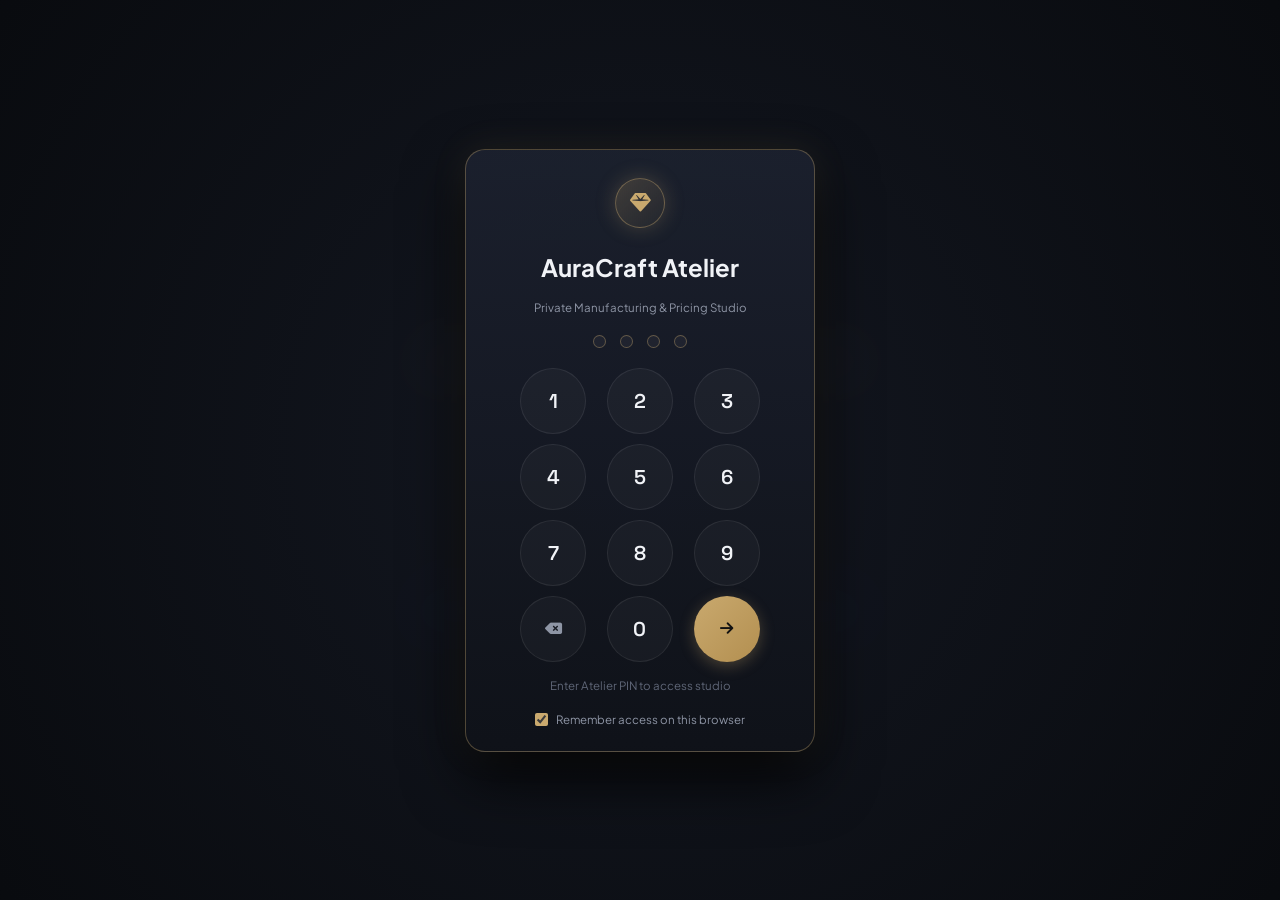
==== commit 6d6636d9: "Update Auth" ====
--- a/index.html
+++ b/index.html
@@ -102,21 +102,6 @@
 
       <!-- Clean Header Quick Actions & Collaboration -->
       <div class="header-actions">
-        <!-- New Project Action -->
-        <button id="btn-header-new-project" class="action-btn header-new-btn" title="Create New Bracelet Project (Guarded from overwrite)">
-          <i class="fa-solid fa-plus"></i> <span>New Project</span>
-        </button>
-
-        <!-- Save Dropdown Action Group -->
-        <div class="save-actions-group">
-          <button id="btn-header-save-changes" class="action-btn gold" title="Save changes to current project (Ctrl+S)">
-            <i class="fa-solid fa-floppy-disk"></i> <span id="header-save-btn-label">Save Changes</span>
-          </button>
-          <button id="btn-header-save-as-new" class="action-btn save-as-btn" title="Save as a new copy / variant without overwriting">
-            <i class="fa-solid fa-copy"></i> <span>Save As New</span>
-          </button>
-        </div>
-
         <!-- Realtime Database Cloud Sync Status Indicator -->
         <div class="cloud-sync-badge synced" id="cloud-sync-badge" title="Firebase Realtime Database Sync Status">
           <i class="fa-solid fa-cloud" id="cloud-sync-icon"></i>
@@ -127,16 +112,6 @@
         <button id="btn-team-profile" class="action-btn team-user-btn" title="Team Access & User Authentication">
           <div class="user-avatar-circle" id="header-user-avatar"><i class="fa-solid fa-user"></i></div>
           <span id="header-user-name">Team User</span>
-        </button>
-
-        <button id="btn-open-share-modal" class="action-btn icon-only-btn" title="Share Bracelet Recipe URL (Dialog)">
-          <i class="fa-solid fa-share-nodes"></i>
-        </button>
-        <button id="btn-export-png" class="action-btn icon-only-btn" title="Export High-Definition Render (Dialog)">
-          <i class="fa-solid fa-camera-retro"></i>
-        </button>
-        <button id="btn-header-print-specs" class="action-btn icon-only-btn gold" title="Print Manufacturing Specification Sheet (Ctrl+P)">
-          <i class="fa-solid fa-print"></i>
         </button>
       </div>
     </header>
@@ -460,6 +435,17 @@
                      <i class="fa-solid fa-plus"></i> <span>New Project</span>
                    </button>
                  </div>
+                 <div style="display: grid; grid-template-columns: 1fr 1fr 1fr; gap: 8px;">
+                   <button id="btn-open-share-modal" class="action-btn" title="Share Bracelet Recipe URL" style="justify-content: center;">
+                     <i class="fa-solid fa-share-nodes"></i> <span style="font-size: 11px;">Share</span>
+                   </button>
+                   <button id="btn-export-png" class="action-btn" title="Export High-Definition Render" style="justify-content: center;">
+                     <i class="fa-solid fa-camera-retro"></i> <span style="font-size: 11px;">Export</span>
+                   </button>
+                   <button id="btn-header-print-specs" class="action-btn gold" title="Print Manufacturing Specification Sheet" style="justify-content: center;">
+                     <i class="fa-solid fa-print"></i> <span style="font-size: 11px;">Print</span>
+                   </button>
+                 </div>
                </div>
 
                <!-- Creator / Editor Attribution Stamp -->
@@ -1464,6 +1450,9 @@
               <button class="action-btn danger full-width" id="btn-auth-signout" style="width: 100%; justify-content: center;">
                 <i class="fa-solid fa-arrow-right-from-bracket"></i> Sign Out of Team
               </button>
+              <button class="action-btn primary full-width" id="btn-admin-dashboard" style="display: none; width: 100%; justify-content: center;">
+                <i class="fa-solid fa-user-shield"></i> Admin Dashboard
+              </button>
             </div>
           </div>
 
@@ -1498,18 +1487,72 @@
               <button class="action-btn primary" id="btn-auth-email-signin" style="flex: 1; justify-content: center;">
                 <i class="fa-solid fa-right-to-bracket"></i> Sign In
               </button>
-              <button class="action-btn" id="btn-auth-email-signup" style="flex: 1; justify-content: center;">
-                <i class="fa-solid fa-user-plus"></i> Register
-              </button>
-            </div>
-
-            <button class="action-btn full-width" id="btn-auth-guest-mode" style="width: 100%; justify-content: center; margin-top: 10px; opacity: 0.85;">
-              <i class="fa-solid fa-user-secret"></i> Continue as Offline Guest
-            </button>
+            </div>
           </div>
         </div>
         <div class="modal-footer">
           <button class="action-btn" id="btn-close-team-auth">Close</button>
+        </div>
+      </div>
+    </div>
+
+    <!-- Admin Dashboard Modal -->
+    <div class="modal-backdrop" id="admin-dashboard-modal" style="display: none;">
+      <div class="modal-card" style="max-width: 600px;">
+        <div class="modal-header">
+          <div class="modal-title">
+            <i class="fa-solid fa-user-shield"></i>
+            <h3>Admin Dashboard</h3>
+          </div>
+          <button class="close-modal-btn" id="btn-close-admin-modal"><i class="fa-solid fa-xmark"></i></button>
+        </div>
+        <div class="modal-body">
+          <div class="admin-section">
+            <h4 style="margin-top: 0; margin-bottom: 12px; border-bottom: 1px solid var(--border-color); padding-bottom: 8px;">Create New User</h4>
+            <div class="meta-field" style="margin-bottom: 8px;">
+              <label>Email Address</label>
+              <input type="email" id="admin-new-user-email" placeholder="user@aurasources.in">
+            </div>
+            <div class="meta-field" style="margin-bottom: 8px;">
+              <label>Password</label>
+              <input type="password" id="admin-new-user-password" placeholder="••••••••">
+            </div>
+            <div class="meta-field" style="margin-bottom: 8px;">
+              <label>Display Name</label>
+              <input type="text" id="admin-new-user-name" placeholder="Artisan Name">
+            </div>
+            <div class="meta-field" style="margin-bottom: 8px;">
+              <label>Role</label>
+              <select id="admin-new-user-role" style="width: 100%; padding: 8px; border-radius: 4px; background: var(--bg-color); color: var(--text-color); border: 1px solid var(--border-color);">
+                <option value="user">User</option>
+                <option value="admin">Admin</option>
+              </select>
+            </div>
+            <button class="action-btn primary" id="btn-admin-create-user" style="margin-top: 10px;">
+              <i class="fa-solid fa-user-plus"></i> Create User
+            </button>
+          </div>
+          
+          <div class="admin-section" style="margin-top: 24px;">
+            <h4 style="margin-top: 0; margin-bottom: 12px; border-bottom: 1px solid var(--border-color); padding-bottom: 8px;">User Directory</h4>
+            <div class="table-container" style="max-height: 250px; overflow-y: auto; margin-top: 10px; border: 1px solid var(--border-color); border-radius: 4px;">
+              <table style="width: 100%; border-collapse: collapse; font-size: 0.9rem;">
+                <thead>
+                  <tr style="background: var(--bg-level-2); text-align: left; border-bottom: 1px solid var(--border-color);">
+                    <th style="padding: 8px;">Name</th>
+                    <th style="padding: 8px;">Email</th>
+                    <th style="padding: 8px;">Role</th>
+                  </tr>
+                </thead>
+                <tbody id="admin-user-list">
+                  <!-- User rows will be populated here -->
+                </tbody>
+              </table>
+            </div>
+          </div>
+        </div>
+        <div class="modal-footer">
+          <button class="action-btn" id="btn-close-admin-dashboard">Close</button>
         </div>
       </div>
     </div>
--- a/styles.css
+++ b/styles.css
@@ -94,6 +94,13 @@
   height: 100dvh;
   width: 100vw;
   overflow: hidden;
+  transition: filter 0.3s ease, pointer-events 0.3s ease;
+}
+
+.app-container.auth-locked {
+  filter: blur(8px) brightness(0.7);
+  pointer-events: none;
+  user-select: none;
 }
 
 /* ==========================================================================
@@ -1410,6 +1417,25 @@
   gap: 3px;
 }
 
+.meta-field input,
+.meta-field select {
+  width: 100%;
+  padding: 8px 12px;
+  background: var(--bg-card);
+  border: 1px solid var(--border-subtle);
+  border-radius: var(--radius-sm);
+  color: var(--text-main);
+  font-size: 0.8rem;
+  font-family: inherit;
+  outline: none;
+  transition: border-color var(--transition-fast);
+}
+
+.meta-field input:focus,
+.meta-field select:focus {
+  border-color: var(--border-focus);
+}
+
 .meta-field label {
   font-size: 0.65rem;
   color: var(--text-subtle);
@@ -2630,10 +2656,10 @@
 }
 
 .settings-subtab-btn.active {
-  background: var(--accent-gold-gradient);
-  color: #0c0d12;
+  background: var(--accent-gold-muted);
+  color: var(--accent-gold);
   font-weight: 700;
-  box-shadow: 0 2px 10px rgba(201, 169, 110, 0.35);
+  border-color: var(--accent-gold-muted);
 }
 
 .settings-subtab-btn i {
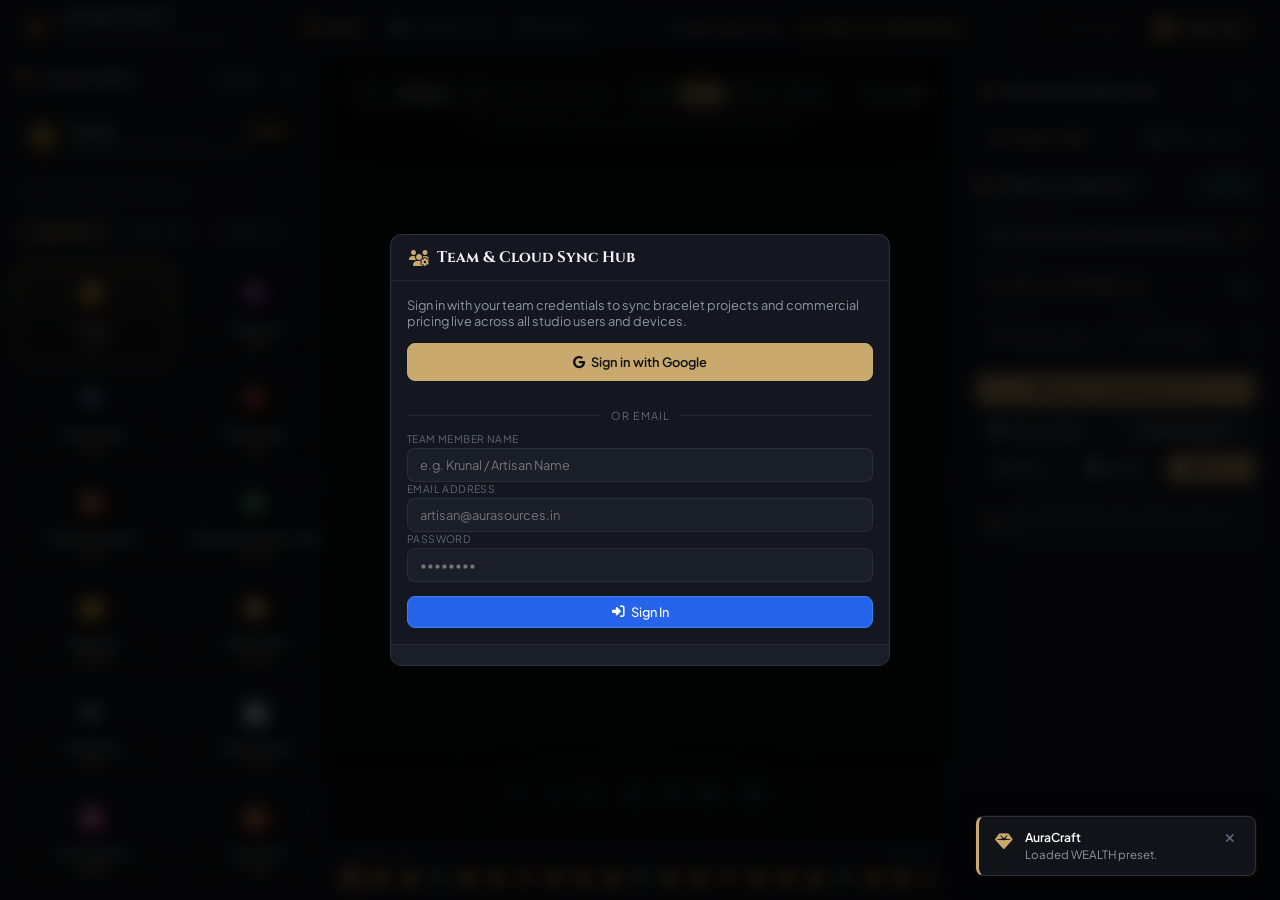
==== commit ce461c2e: "Update Auth" ====
--- a/index.html
+++ b/index.html
@@ -19,52 +19,6 @@
   <script src="https://cdnjs.cloudflare.com/ajax/libs/jspdf-autotable/3.8.2/jspdf.plugin.autotable.min.js"></script>
 </head>
 <body>
-  <!-- Atelier Access Security Gate (Client-Side Passcode Protection) -->
-  <div class="auth-gate-overlay" id="atelier-auth-gate" style="display: none;">
-    <div class="auth-gate-card">
-      <div class="auth-brand-icon">
-        <i class="fa-solid fa-gem"></i>
-      </div>
-      <h2>AuraCraft Atelier</h2>
-      <p class="auth-subtitle">Private Manufacturing & Pricing Studio</p>
-
-      <div class="auth-pin-display" id="auth-pin-display">
-        <div class="pin-dot" data-index="0"></div>
-        <div class="pin-dot" data-index="1"></div>
-        <div class="pin-dot" data-index="2"></div>
-        <div class="pin-dot" data-index="3"></div>
-      </div>
-
-      <div class="auth-input-wrap">
-        <input type="password" id="auth-pin-input" maxlength="6" inputmode="numeric" pattern="[0-9]*" placeholder="Enter PIN (Default: 3868)" autocomplete="off">
-      </div>
-
-      <div class="auth-numpad" id="auth-numpad">
-        <button class="numpad-btn" data-key="1">1</button>
-        <button class="numpad-btn" data-key="2">2</button>
-        <button class="numpad-btn" data-key="3">3</button>
-        <button class="numpad-btn" data-key="4">4</button>
-        <button class="numpad-btn" data-key="5">5</button>
-        <button class="numpad-btn" data-key="6">6</button>
-        <button class="numpad-btn" data-key="7">7</button>
-        <button class="numpad-btn" data-key="8">8</button>
-        <button class="numpad-btn" data-key="9">9</button>
-        <button class="numpad-btn action" data-key="clear" title="Clear PIN"><i class="fa-solid fa-delete-left"></i></button>
-        <button class="numpad-btn" data-key="0">0</button>
-        <button class="numpad-btn action gold" data-key="enter" title="Unlock Studio"><i class="fa-solid fa-arrow-right"></i></button>
-      </div>
-
-      <div class="auth-status-msg" id="auth-status-msg">Enter Atelier PIN to access studio</div>
-
-      <div class="auth-footer-options">
-        <label class="remember-session-label">
-          <input type="checkbox" id="auth-remember-session" checked>
-          <span>Remember access on this browser</span>
-        </label>
-      </div>
-    </div>
-  </div>
-
   <div class="app-container">
     <!-- Top Luxury Navigation Bar -->
     <header class="studio-header">
@@ -822,30 +776,6 @@
                   </div>
                   <button class="action-btn primary full-width" id="btn-full-execute-restore" style="margin-top: 10px; width: 100%; justify-content: center;">
                     <i class="fa-solid fa-check"></i> Execute Restore Now
-                  </button>
-                </div>
-              </div>
-            </div>
-
-            <!-- Third Column/Row: Security & Access Gate Control -->
-            <div class="hub-card" style="grid-column: 1 / -1;">
-              <div class="hub-card-header">
-                <i class="fa-solid fa-shield-halved"></i>
-                <h3>3. Atelier Security & Access Lock</h3>
-              </div>
-              <div class="hub-card-body">
-                <p class="hub-desc">Manage your client-side PIN access gate to prevent unauthorized viewing of factory costs, formulas, and atelier collections.</p>
-                
-                <div style="display: flex; gap: 16px; flex-wrap: wrap; align-items: flex-end; margin-top: 10px;">
-                  <div class="input-group" style="min-width: 180px;">
-                    <label>Change Atelier PIN (4-6 digits):</label>
-                    <input type="password" id="cfg-new-pin" maxlength="6" pattern="[0-9]*" placeholder="New PIN (e.g. 3868)" style="background: var(--bg-card); border: 1px solid var(--border-medium); padding: 8px 12px; border-radius: var(--radius-sm); color: var(--text-main); font-family: 'Space Grotesk', monospace;">
-                  </div>
-                  <button class="action-btn" id="btn-save-new-pin" style="height: 38px;">
-                    <i class="fa-solid fa-key"></i> Update PIN
-                  </button>
-                  <button class="action-btn gold" id="btn-lock-atelier-now" style="height: 38px; margin-left: auto;">
-                    <i class="fa-solid fa-lock"></i> Lock Atelier Now
                   </button>
                 </div>
               </div>
